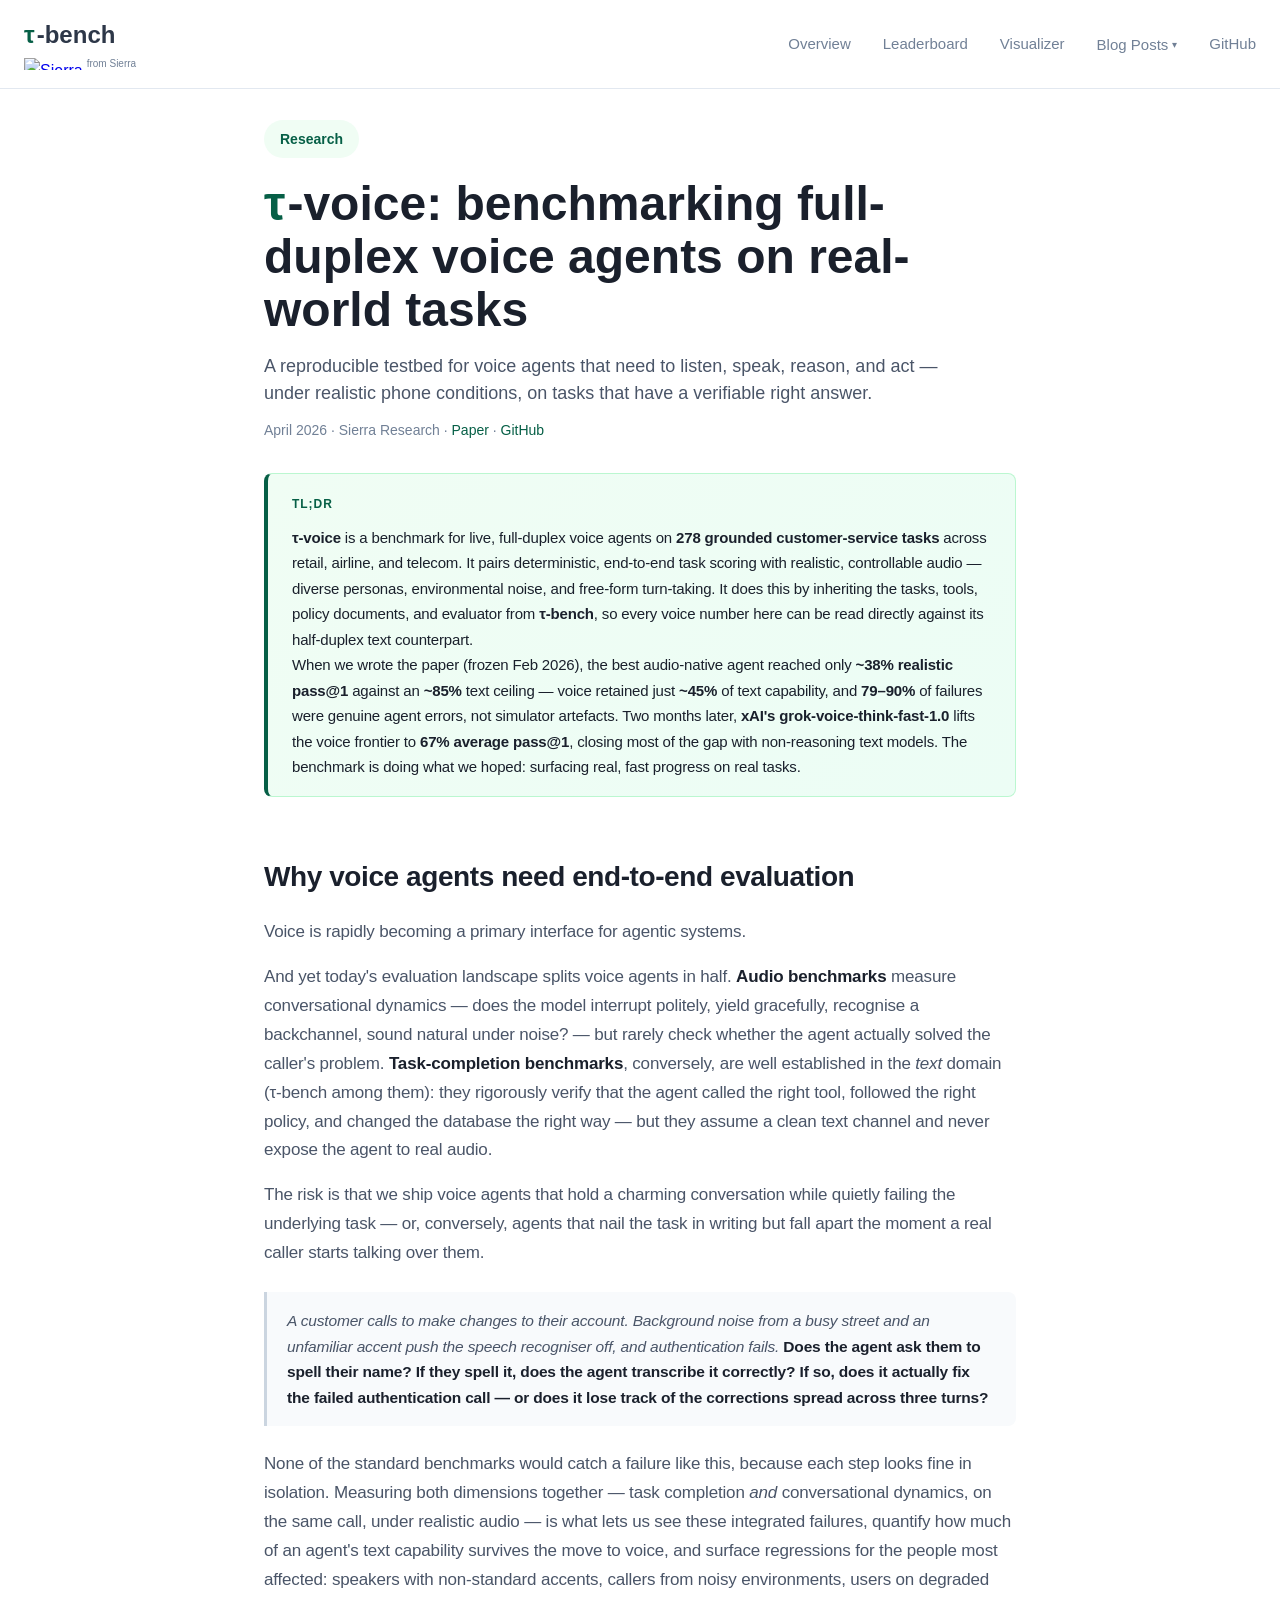
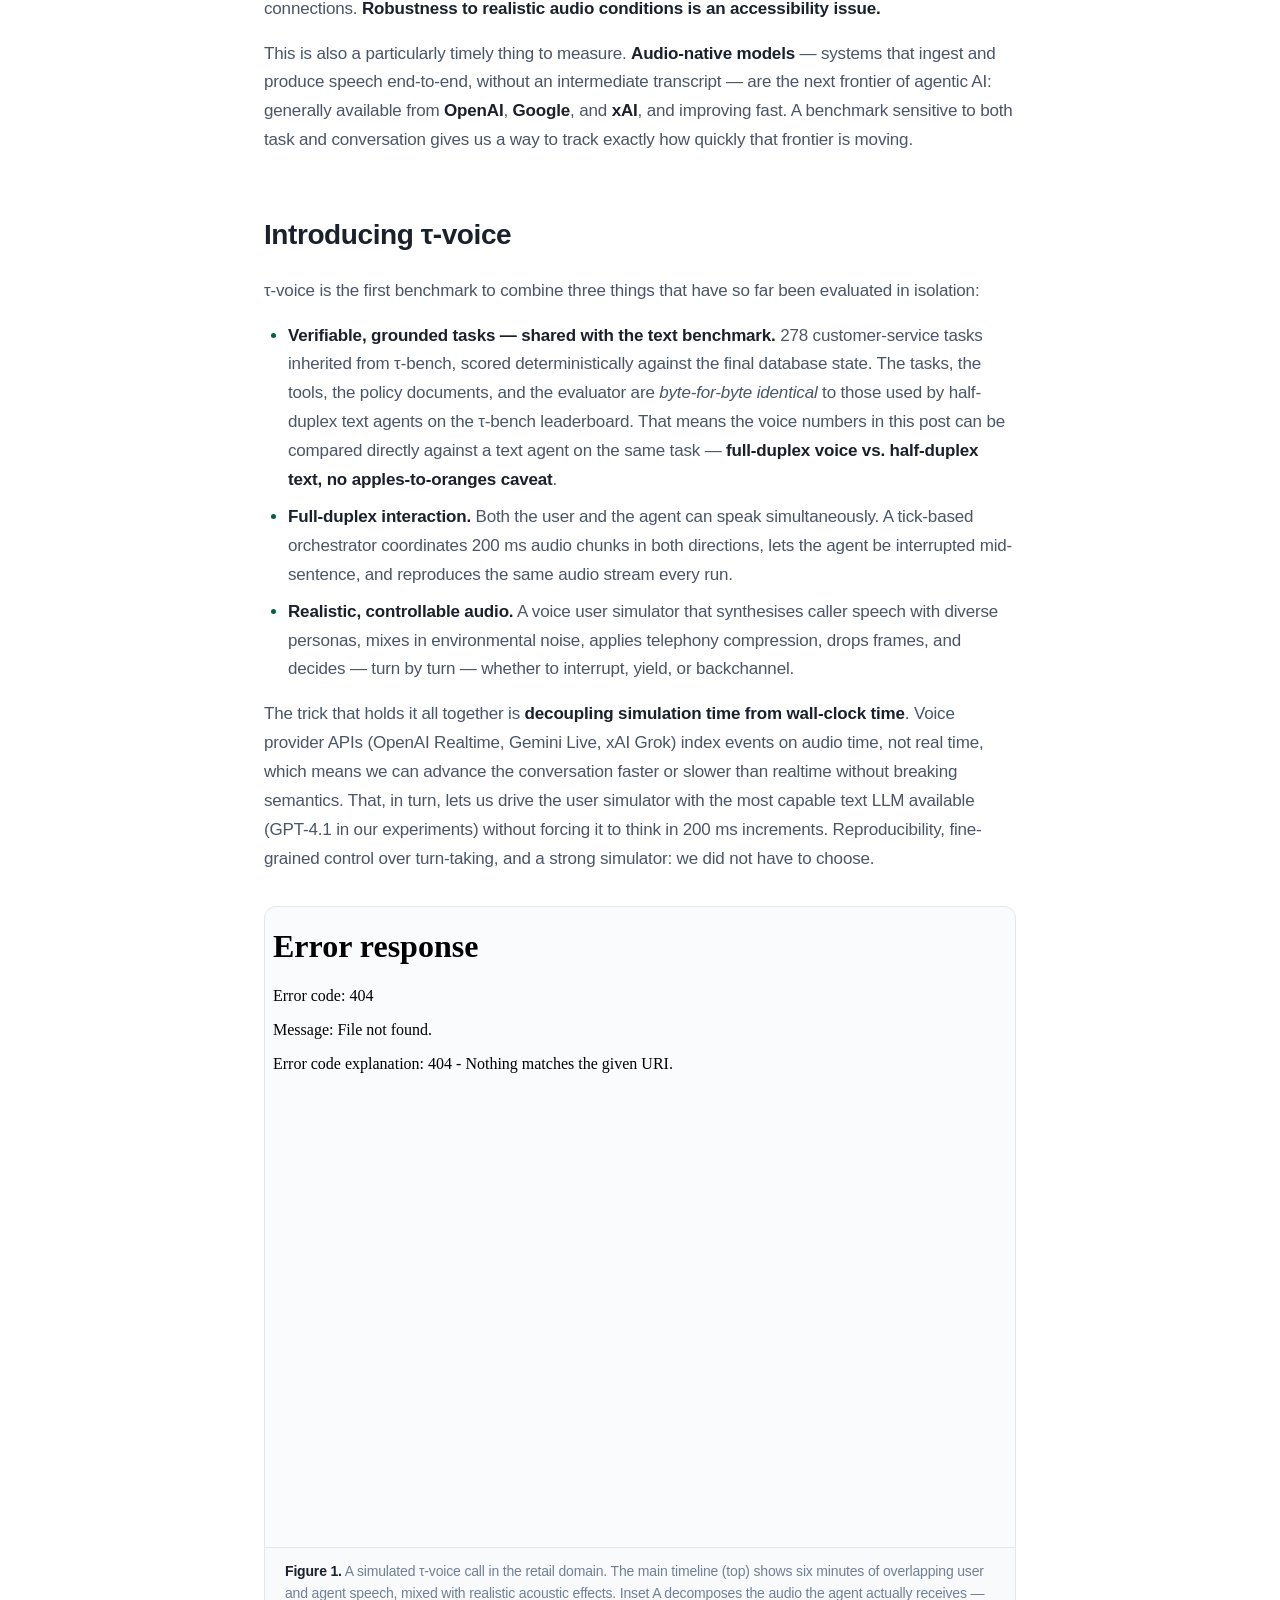
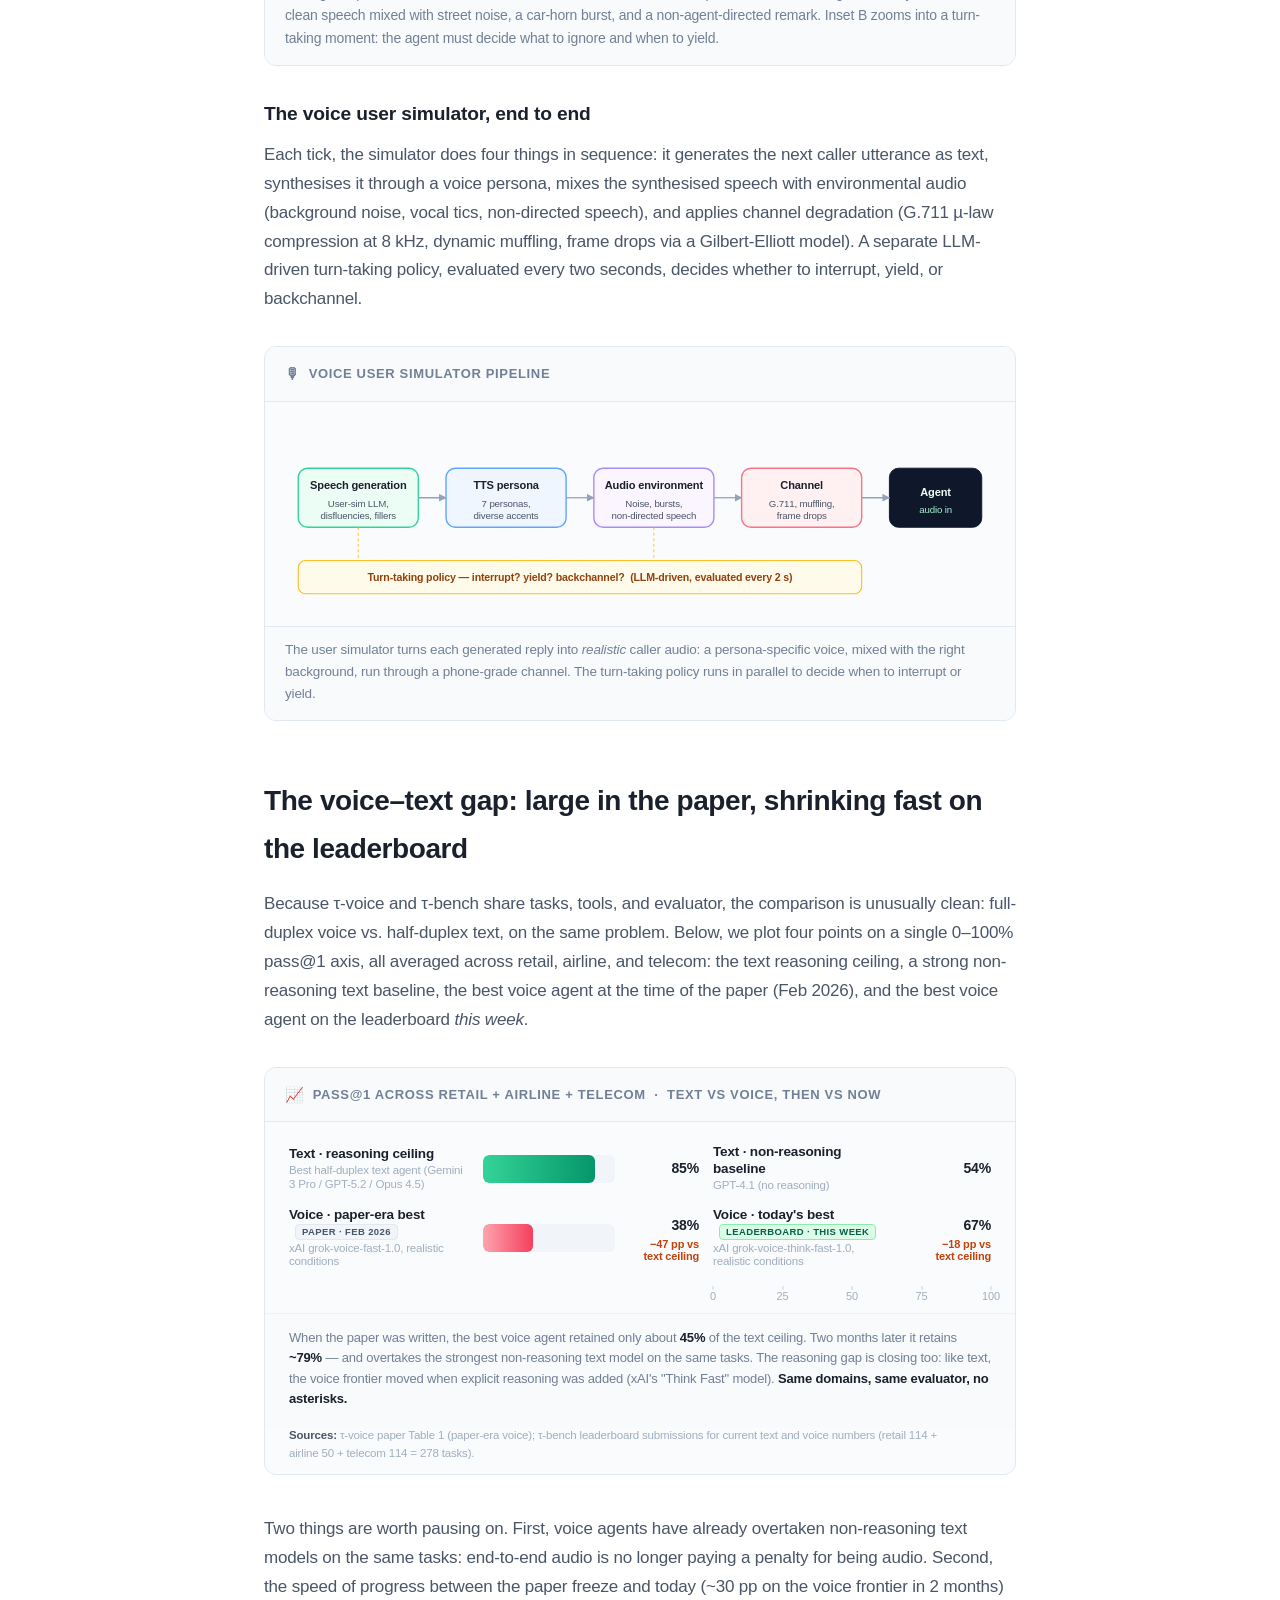
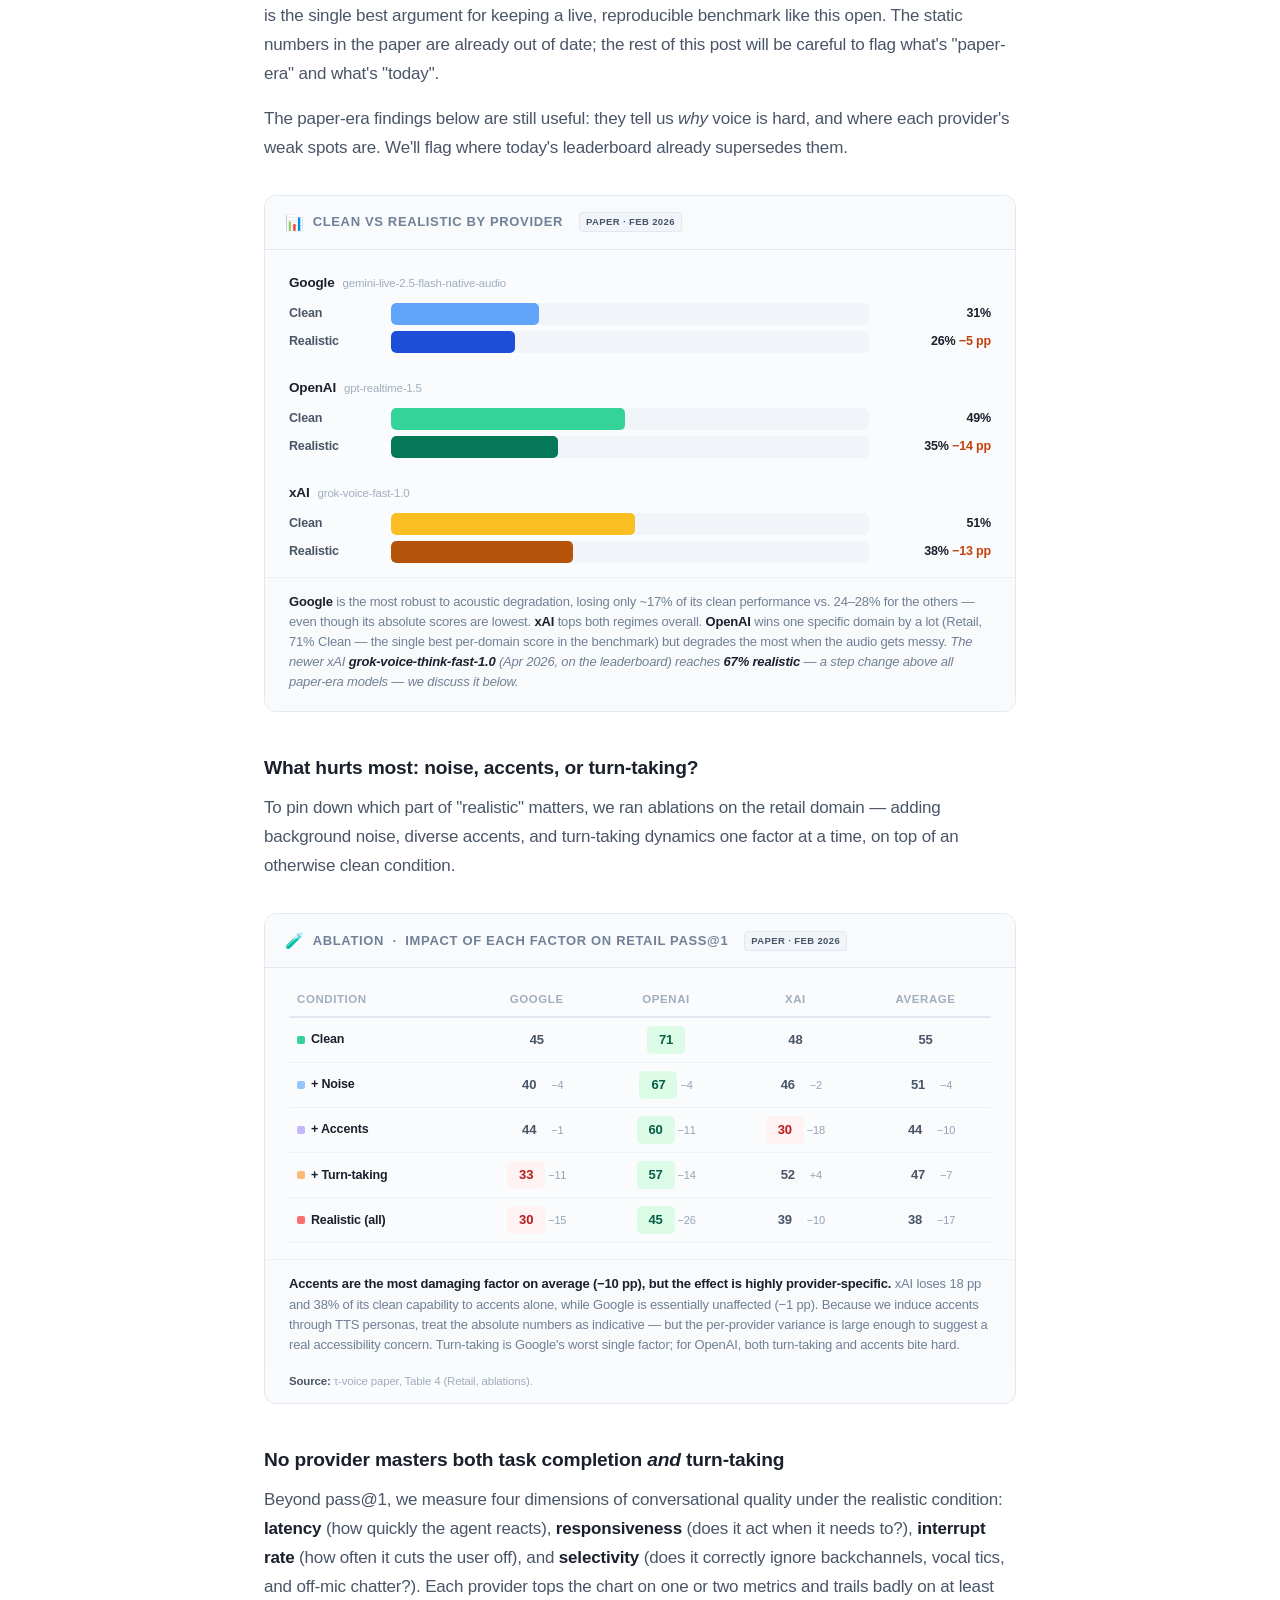
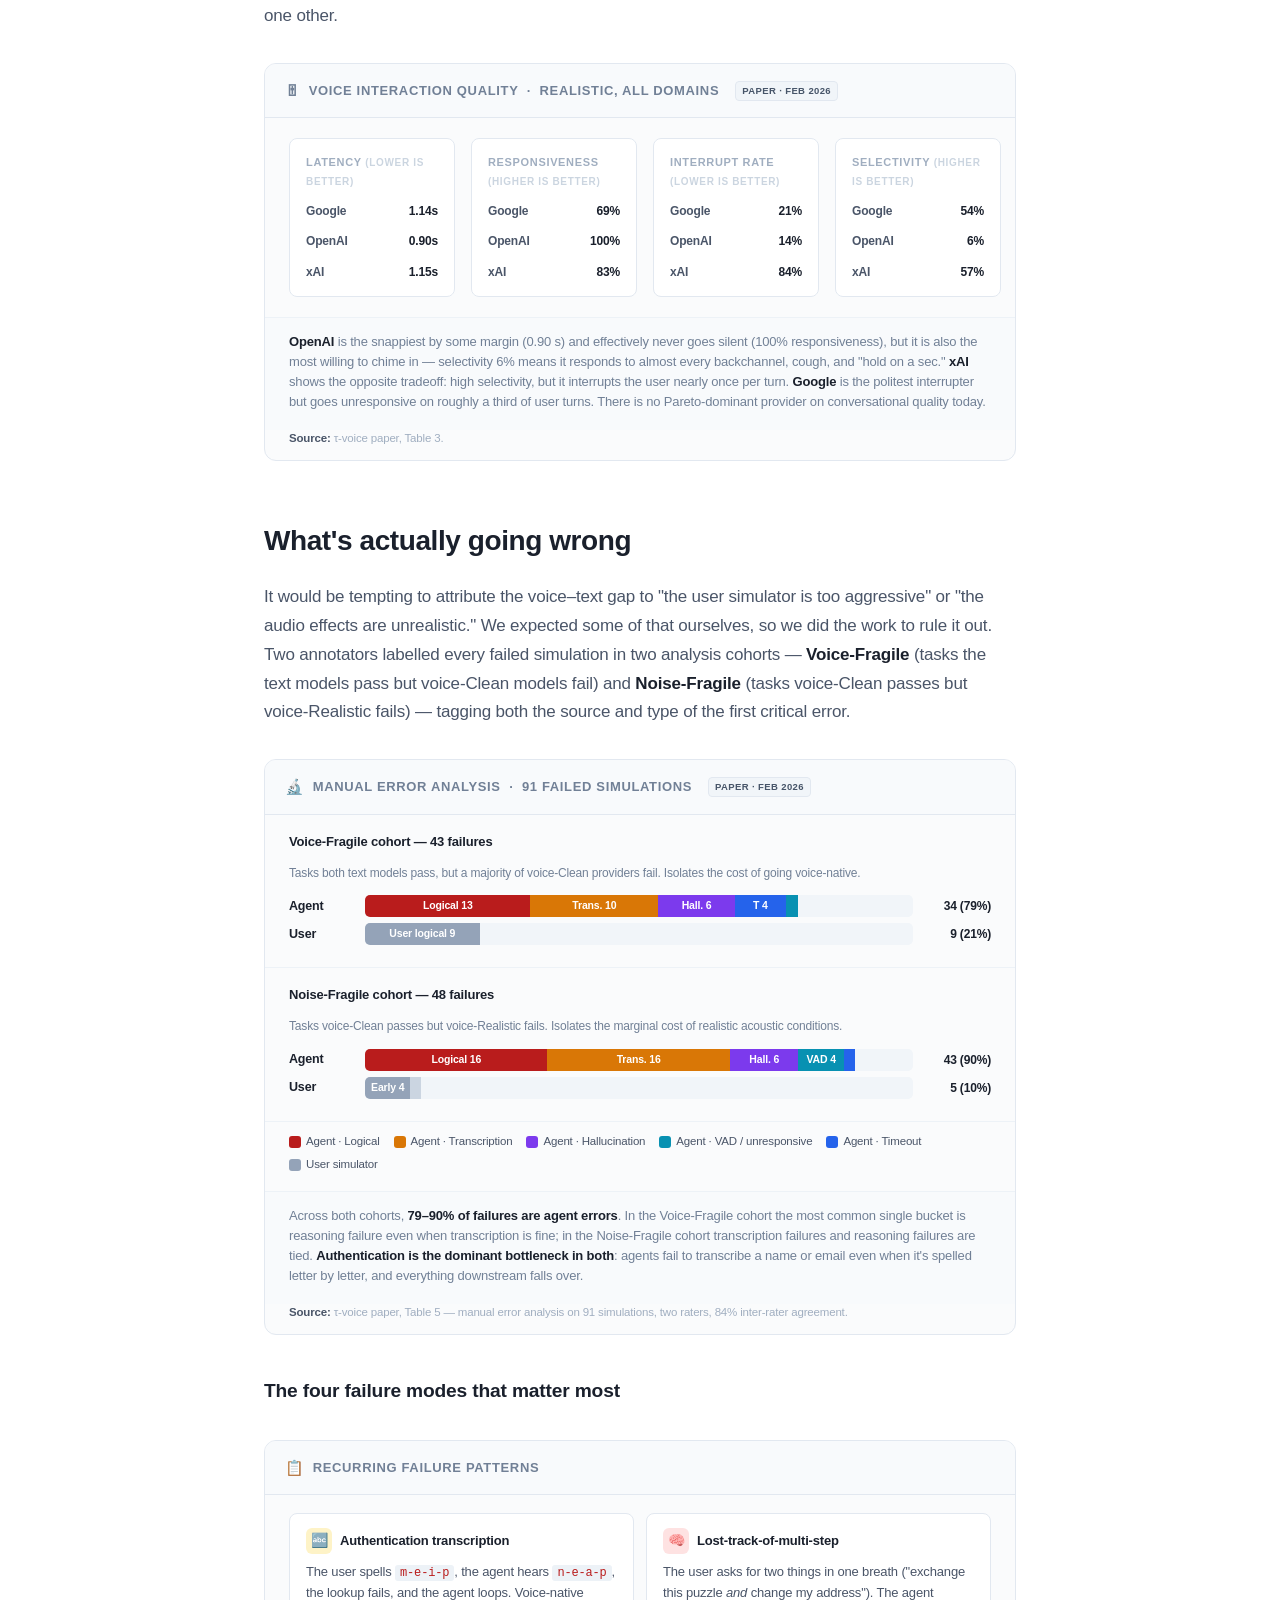
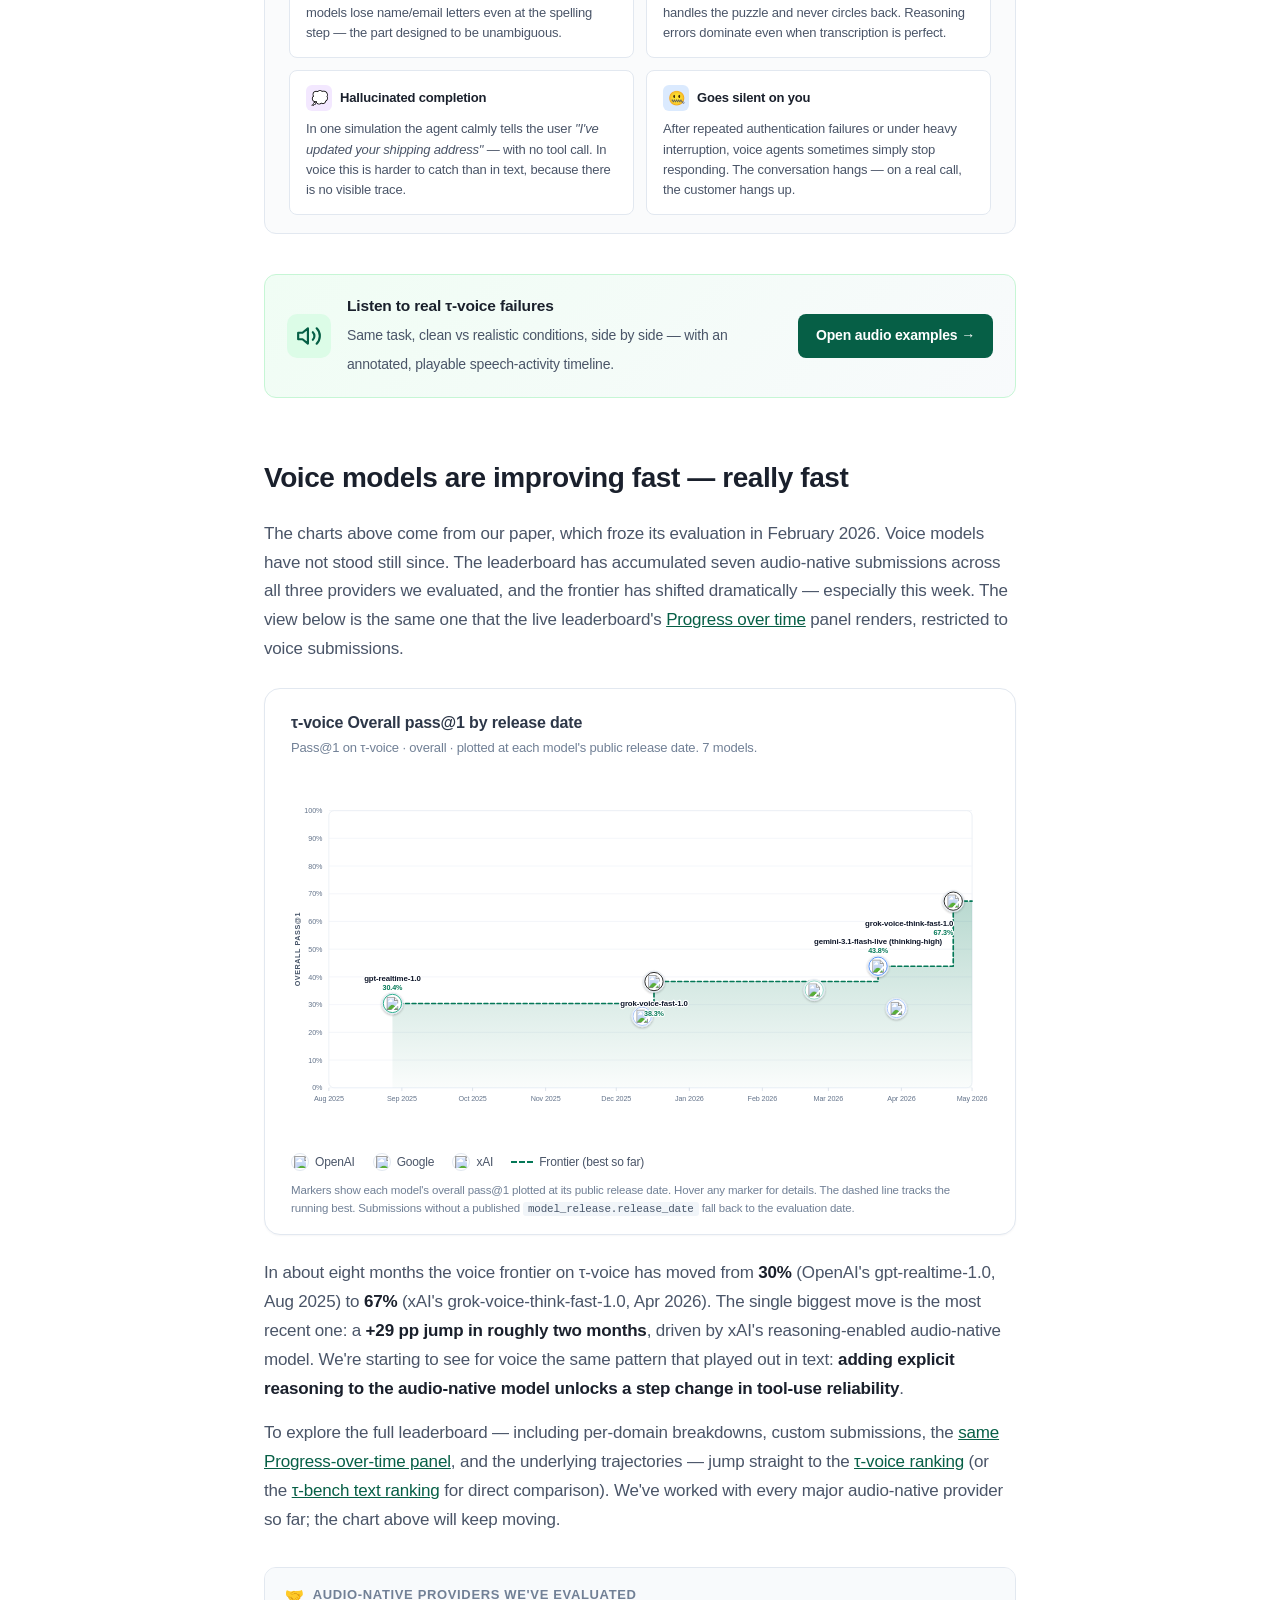
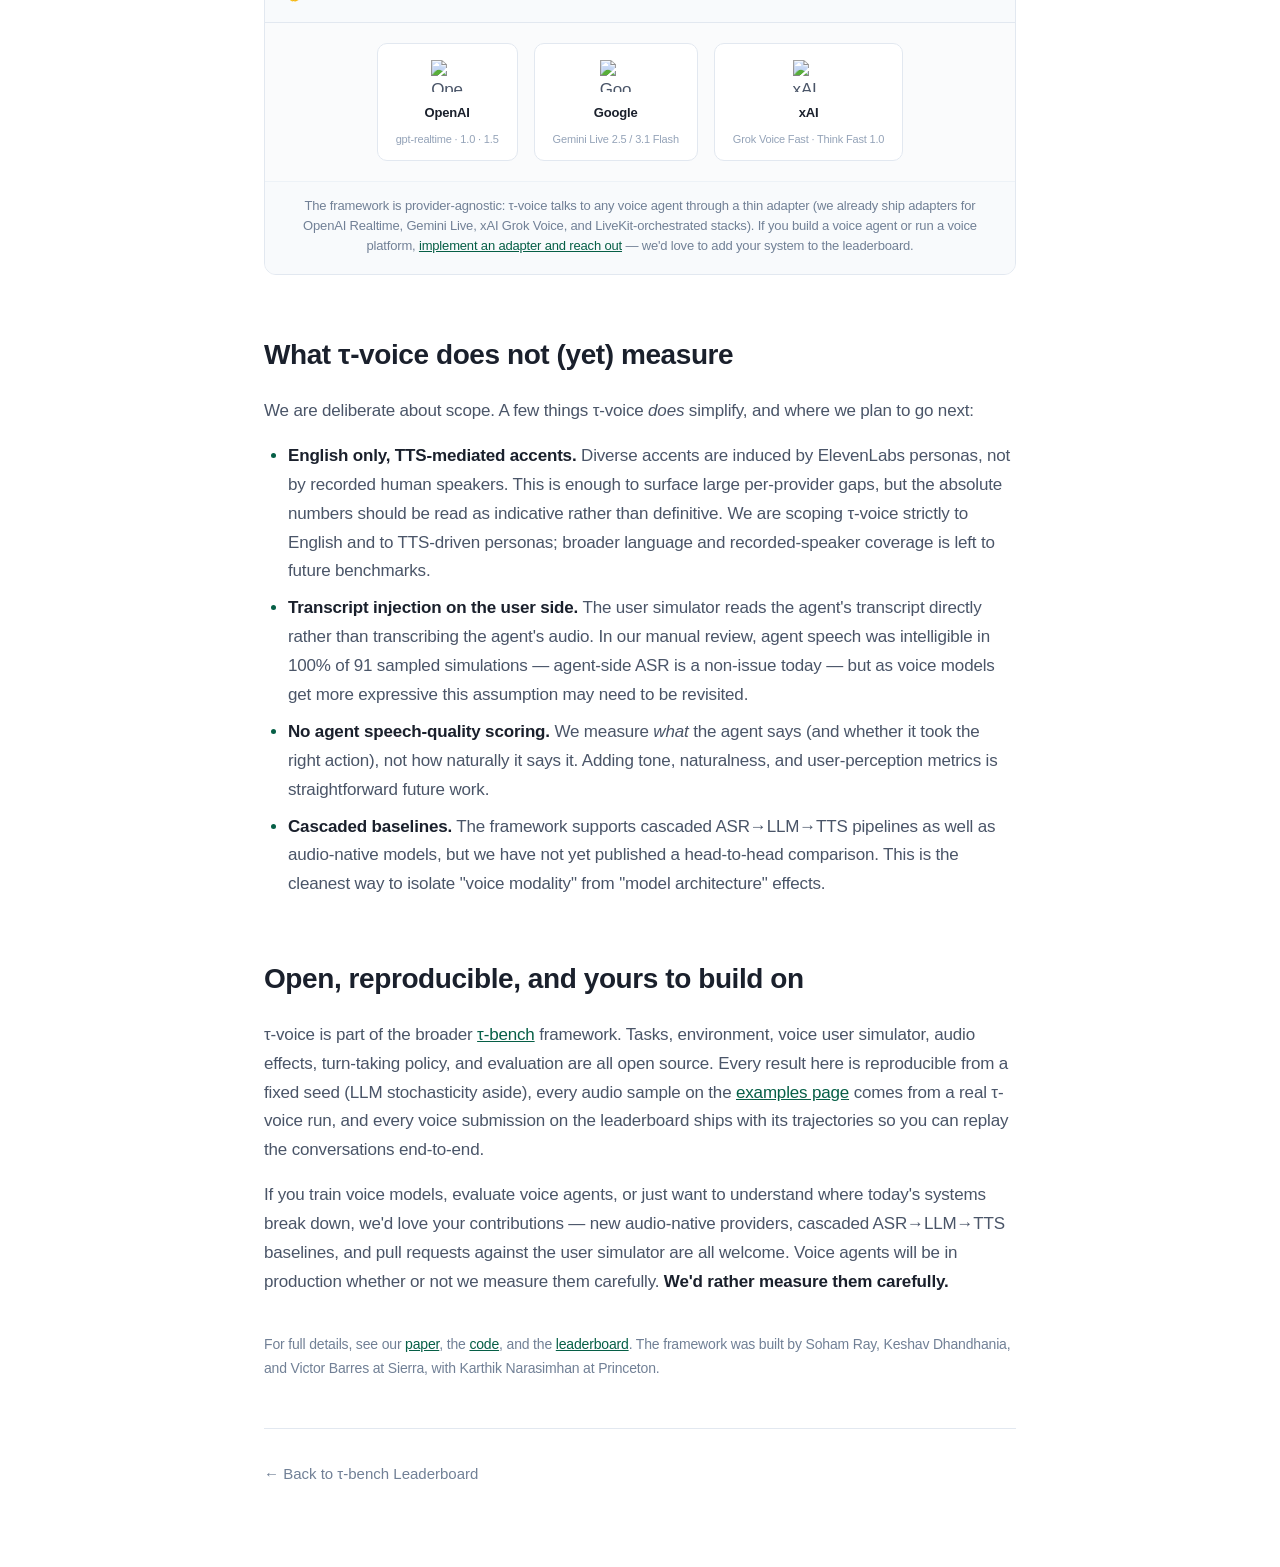
==== web/leaderboard/public/blog/tau-voice-wip.html @ 0305efb7 "blog(tau-voice): restructure motivation section Reorder "Why voice agents need end-to-end evaluation" ====
<!DOCTYPE html>
<html lang="en">
<head>
  <meta charset="UTF-8">
  <meta name="viewport" content="width=device-width, initial-scale=1.0">
  <title>τ-voice | τ-bench</title>
  <meta name="description" content="τ-voice is a benchmark for full-duplex voice agents on grounded customer-service tasks. We measure the gap between voice and text agents, the impact of realistic audio, and how fast voice models are improving.">
  <style>
    /* ========================================================
       Base / typography — matches tau-knowledge.html
       ======================================================== */
    * { margin: 0; padding: 0; box-sizing: border-box; }
    html { scroll-behavior: smooth; width: 100%; }
    body {
      font-family: -apple-system, BlinkMacSystemFont, 'Segoe UI', 'Roboto', 'Oxygen',
        'Ubuntu', 'Cantarell', 'Fira Sans', 'Droid Sans', 'Helvetica Neue', sans-serif;
      -webkit-font-smoothing: antialiased;
      -moz-osx-font-smoothing: grayscale;
      color: #2d3748;
      line-height: 1.6;
      font-weight: 400;
      width: 100%;
      overflow-x: hidden;
      background: #ffffff;
      min-height: 100vh;
    }

    /* Navigation (cloned from tau-knowledge.html) */
    .navbar {
      position: fixed; top: 0; left: 0; right: 0; z-index: 1000;
      background: rgba(255, 255, 255, 0.98); backdrop-filter: blur(12px);
      border-bottom: 1px solid #e2e8f0; padding: 16px 0;
    }
    .nav-container {
      margin: 0 auto; padding: 0 24px;
      display: flex; align-items: center; justify-content: space-between; position: relative;
    }
    .nav-logo { display: flex; flex-direction: column; align-items: flex-start; gap: 2px; }
    .logo-main { display: flex; align-items: center; font-size: 24px; font-weight: 700; color: #2d3748; cursor: pointer; transition: opacity 0.2s; text-decoration: none; }
    .logo-main:hover { opacity: 0.8; }
    .tau-symbol { color: #065f46; margin-right: 2px; }
    .bench-text { color: #2d3748; }
    .logo-attribution { display: flex; align-items: center; gap: 4px; text-decoration: none; }
    .sierra-logo { height: 12px; width: auto; }
    .from-text { font-size: 10px; color: #718096; font-weight: 400; }
    .nav-links { display: flex; gap: 32px; align-items: center; }
    .nav-links a { text-decoration: none; color: #718096; font-weight: 500; font-size: 15px; transition: color 0.2s; }
    .nav-links a:hover { color: #065f46; }
    .nav-dropdown { position: relative; display: flex; align-items: center; }
    .nav-dropdown-trigger { background: none; border: none; color: #718096; font-weight: 500; font-size: 15px; cursor: pointer; display: flex; align-items: center; gap: 4px; font-family: inherit; padding: 0; }
    .nav-dropdown-trigger:hover { color: #065f46; }
    .dropdown-arrow { font-size: 10px; transition: transform 0.2s; }
    .nav-dropdown:hover .dropdown-arrow { transform: rotate(180deg); }
    .nav-dropdown-menu {
      position: absolute; top: 100%; right: 0; margin-top: 8px;
      background: white; border: 1px solid #e2e8f0; border-radius: 8px;
      box-shadow: 0 4px 12px rgba(0,0,0,0.1); min-width: 180px;
      opacity: 0; visibility: hidden; transform: translateY(-8px);
      transition: all 0.2s; z-index: 1000;
    }
    .nav-dropdown:hover .nav-dropdown-menu { opacity: 1; visibility: visible; transform: translateY(0); }
    .nav-dropdown-menu a {
      display: block; padding: 12px 16px; color: #4a5568;
      text-decoration: none; font-size: 14px; font-weight: 500;
      transition: all 0.15s; border-bottom: 1px solid #f1f5f9;
    }
    .nav-dropdown-menu a:last-child { border-bottom: none; }
    .nav-dropdown-menu a:hover { background: #f8fafc; color: #065f46; }
    .nav-dropdown-menu a:first-child { border-radius: 8px 8px 0 0; }
    .nav-dropdown-menu a:last-child { border-radius: 0 0 8px 8px; }
    .mobile-menu-toggle { display: none; }

    /* Blog container */
    .blog-container { max-width: 800px; margin: 0 auto; padding: 120px 24px 80px; }
    .blog-header { margin-bottom: 32px; }
    .blog-badge {
      display: inline-block; background: #f0fdf4; color: #065f46;
      padding: 8px 16px; border-radius: 20px; font-size: 14px; font-weight: 600; margin-bottom: 20px;
    }
    .blog-title { font-size: 3rem; font-weight: 800; line-height: 1.1; color: #1a202c; margin-bottom: 16px; }
    .blog-title .tau-symbol { color: #065f46; }
    .blog-subtitle { font-size: 1.125rem; color: #4a5568; line-height: 1.5; margin-bottom: 12px; max-width: 720px; }
    .blog-meta { font-size: 14px; color: #718096; }
    .blog-meta a { color: #065f46; text-decoration: none; }
    .blog-meta a:hover { text-decoration: underline; }

    .blog-content {
      font-size: 1.0625rem; color: #4a5568; line-height: 1.7; letter-spacing: -0.01em;
    }
    .blog-content p { margin-bottom: 16px; }
    .blog-content h2 {
      font-size: 1.75rem; font-weight: 700; color: #1a202c;
      margin-top: 56px; margin-bottom: 18px; letter-spacing: -0.015em;
    }
    .blog-content h3 {
      font-size: 1.2rem; font-weight: 700; color: #1a202c;
      margin-top: 28px; margin-bottom: 10px;
    }
    .blog-content a { color: #065f46; text-decoration: underline; }
    .blog-content a:hover { color: #047857; }
    .blog-content ul { margin-bottom: 16px; padding-left: 24px; }
    .blog-content li { margin-bottom: 8px; color: #4a5568; }
    .blog-content li::marker { color: #065f46; }
    .blog-content strong { color: #1a202c; }

    .blog-divider { height: 1px; background: #e2e8f0; margin: 48px 0 32px; }
    .back-link {
      display: inline-flex; align-items: center; gap: 8px;
      color: #718096; text-decoration: none; font-size: 15px; font-weight: 500; transition: color 0.2s;
    }
    .back-link:hover { color: #065f46; }

    /* TL;DR */
    .tldr-box {
      background: linear-gradient(135deg, #f0fdf4 0%, #ecfdf5 100%);
      border: 1px solid #bbf7d0; border-left: 4px solid #065f46;
      border-radius: 8px; padding: 20px 24px 16px; margin-bottom: 32px;
    }
    .tldr-box p { margin-bottom: 0; font-size: 15px; line-height: 1.7; color: #1a202c; }
    .tldr-label {
      font-size: 12px; font-weight: 700; text-transform: uppercase;
      letter-spacing: 0.08em; color: #065f46; margin-bottom: 10px;
    }

    /* Story callout (vignette) */
    .story-callout {
      border-left: 3px solid #cbd5e0; background: #f8fafc;
      padding: 16px 20px; margin: 24px 0;
      font-style: italic; color: #4a5568; font-size: 15.5px; line-height: 1.65;
      border-radius: 0 8px 8px 0;
    }
    .story-callout strong { font-style: normal; }

    /* Demo block (matches example pages) */
    .demo-block {
      margin: 32px 0 40px;
      border: 1px solid #e2e8f0; border-radius: 12px; overflow: hidden;
      background: #fafbfc;
    }
    .demo-label {
      display: flex; align-items: center; gap: 8px;
      padding: 14px 20px; background: #f8fafc; border-bottom: 1px solid #e2e8f0;
      font-size: 13px; font-weight: 600; color: #718096;
      text-transform: uppercase; letter-spacing: 0.05em;
    }
    .demo-label-icon { font-size: 15px; }
    .demo-caption {
      font-size: 13.5px; color: #718096; line-height: 1.6;
      padding: 12px 20px 16px; border-top: 1px solid #e2e8f0; background: #f8fafc;
    }
    .demo-body-pad { padding: 20px; }

    /* Embedded figure iframe wrapper */
    .blog-figure-wrapper {
      margin: 32px 0; border: 1px solid #e2e8f0; border-radius: 12px;
      overflow: hidden; background: #fafbfc;
    }
    .blog-figure-wrapper iframe { display: block; width: 100%; border: none; }
    .blog-figure-caption {
      font-size: 14px; color: #718096; line-height: 1.6;
      padding: 12px 20px 16px; border-top: 1px solid #e2e8f0; background: #f8fafc;
    }

    /* CTA banner (cloned from examples) */
    .explore-cta {
      display: flex; align-items: center; gap: 16px;
      margin: 40px 0 8px; padding: 18px 22px;
      border: 1px solid #c6f6d5; border-radius: 12px;
      background: linear-gradient(135deg, #f0fdf4 0%, #f8fafc 100%);
    }
    .explore-cta-icon {
      flex-shrink: 0; width: 44px; height: 44px; border-radius: 10px;
      background: #dcfce7; display: flex; align-items: center; justify-content: center;
    }
    .explore-cta-text { flex: 1; min-width: 0; }
    .explore-cta-text strong { display: block; font-size: 15.5px; color: #1a202c; margin-bottom: 2px; }
    .explore-cta-text span { font-size: 14px; color: #4a5568; line-height: 1.5; }
    .explore-cta-btn {
      flex-shrink: 0; display: inline-flex; align-items: center; gap: 4px;
      padding: 10px 18px; background: #065f46; color: #fff !important;
      font-size: 14px; font-weight: 600; border-radius: 8px;
      text-decoration: none !important; transition: background 0.2s, transform 0.15s; white-space: nowrap;
    }
    .explore-cta-btn:hover { background: #047857; transform: translateY(-1px); }

    /* ========================================================
       Charts (custom HTML/CSS bars)
       ======================================================== */

    /* Headline 4-bar chart */
    .headline-chart {
      display: grid; grid-template-columns: 1fr; gap: 14px;
      padding: 22px 24px 8px;
    }
    .hc-bar-row {
      display: grid; grid-template-columns: 180px 1fr 70px;
      align-items: center; gap: 14px;
    }
    .hc-bar-label-main { font-size: 13.5px; font-weight: 600; color: #1a202c; line-height: 1.25; }
    .hc-bar-label-sub { font-size: 11.5px; color: #a0aec0; margin-top: 1px; line-height: 1.2; }
    .hc-tag {
      display: inline-block; font-size: 9.5px; font-weight: 700; letter-spacing: 0.04em;
      text-transform: uppercase; padding: 1px 6px; border-radius: 4px; margin-left: 6px;
      vertical-align: 1px;
    }
    .hc-tag-paper { background: #f1f5f9; color: #475569; border: 1px solid #e2e8f0; }
    .hc-tag-now { background: #dcfce7; color: #065f46; border: 1px solid #86efac; }
    .hc-bar-track {
      position: relative; height: 28px; background: #f1f5f9; border-radius: 6px; overflow: hidden;
    }
    .hc-bar-fill {
      position: absolute; left: 0; top: 0; bottom: 0;
      border-radius: 6px; transition: width 0.4s ease;
    }
    .hc-bar-val {
      font-size: 14px; font-weight: 700; color: #1a202c;
      text-align: right; font-variant-numeric: tabular-nums;
    }
    .hc-bar-val .delta {
      display: block; font-size: 11px; font-weight: 600; color: #c2410c; line-height: 1.1; margin-top: 1px;
    }
    .hc-bar-val .delta.pos { color: #047857; }
    .hc-axis {
      grid-column: 2 / 3; height: 18px; position: relative; margin-top: 4px;
      font-size: 11px; color: #a0aec0; font-variant-numeric: tabular-nums;
    }
    .hc-axis-tick { position: absolute; top: 0; transform: translateX(-50%); }
    .hc-axis-bar {
      position: absolute; top: -1px; height: 4px; width: 1px; background: #cbd5e0;
      transform: translateX(-50%);
    }

    .chart-note {
      font-size: 13px; color: #718096; line-height: 1.55;
      padding: 14px 24px 18px; border-top: 1px solid #edf2f7; background: #f8fafc;
    }
    .chart-note strong { color: #1a202c; }

    /* Provider grouped bars */
    .pp-grouped {
      padding: 22px 24px 8px;
      display: flex; flex-direction: column; gap: 18px;
    }
    .pp-group-head {
      display: flex; align-items: baseline; gap: 8px; margin-bottom: 8px;
    }
    .pp-group-name { font-size: 13.5px; font-weight: 700; color: #1a202c; }
    .pp-group-sub { font-size: 11.5px; color: #a0aec0; }
    .pp-row {
      display: grid; grid-template-columns: 90px 1fr 110px;
      align-items: center; gap: 12px; margin-bottom: 6px;
    }
    .pp-row-label { font-size: 12.5px; font-weight: 600; color: #4a5568; }
    .pp-row-track {
      position: relative; height: 22px; background: #f1f5f9; border-radius: 5px; overflow: hidden;
    }
    .pp-row-fill { position: absolute; left: 0; top: 0; bottom: 0; border-radius: 5px; }
    .pp-row-val {
      font-size: 12.5px; font-weight: 700; color: #1a202c; text-align: right;
      font-variant-numeric: tabular-nums;
    }
    .pp-row-val .delta { color: #c2410c; font-weight: 600; }

    /* Ablation chart */
    .ab-table {
      width: 100%; border-collapse: collapse; font-size: 13px;
      margin: 0; padding: 8px 24px 0;
    }
    .ab-table-wrap { padding: 16px 24px; }
    .ab-table th {
      font-size: 11.5px; font-weight: 700; color: #a0aec0;
      text-transform: uppercase; letter-spacing: 0.05em;
      text-align: center; padding: 6px 8px; border-bottom: 2px solid #e2e8f0;
    }
    .ab-table th:first-child { text-align: left; }
    .ab-table td { padding: 8px; text-align: center; border-bottom: 1px solid #edf2f7; }
    .ab-table td:first-child { text-align: left; font-weight: 600; color: #1a202c; }
    .ab-cond-pill {
      display: inline-flex; align-items: center; gap: 6px;
      font-size: 12.5px; font-weight: 600; color: #1a202c;
    }
    .ab-cond-pill::before {
      content: ''; width: 8px; height: 8px; border-radius: 2px; flex-shrink: 0;
    }
    .ab-clean::before { background: #34d399; }
    .ab-noise::before { background: #93c5fd; }
    .ab-accent::before { background: #c4b5fd; }
    .ab-turn::before { background: #fdba74; }
    .ab-real::before { background: #f87171; }
    .ab-cell-val {
      display: inline-block; min-width: 38px; padding: 3px 8px; border-radius: 5px;
      font-variant-numeric: tabular-nums; font-weight: 600;
    }
    .ab-cell-best { background: #dcfce7; color: #065f46; }
    .ab-cell-bad { background: #fef2f2; color: #b91c1c; }
    .ab-cell-mid { background: #f8fafc; color: #4a5568; }
    .ab-delta { font-size: 11px; color: #94a3b8; margin-left: 3px; }

    /* Voice quality 4-metric panel */
    .vq-panel {
      display: grid; grid-template-columns: repeat(4, 1fr); gap: 16px;
      padding: 20px 24px;
    }
    .vq-card {
      background: #fff; border: 1px solid #e2e8f0; border-radius: 8px;
      padding: 14px 16px; display: flex; flex-direction: column; gap: 10px;
    }
    .vq-card-title {
      font-size: 11px; font-weight: 700; color: #a0aec0;
      text-transform: uppercase; letter-spacing: 0.06em;
    }
    .vq-card-direction { font-size: 10px; color: #cbd5e0; font-weight: 600; }
    .vq-row {
      display: grid; grid-template-columns: 60px 1fr 56px;
      align-items: center; gap: 8px; font-size: 12px;
    }
    .vq-row-name { font-weight: 600; color: #4a5568; }
    .vq-row-bar {
      position: relative; height: 8px; background: #f1f5f9; border-radius: 4px; overflow: hidden;
    }
    .vq-row-bar > span {
      position: absolute; left: 0; top: 0; bottom: 0; border-radius: 4px;
    }
    .vq-row-val {
      font-variant-numeric: tabular-nums; text-align: right; font-weight: 700; color: #1a202c;
    }

    /* Error analysis stacked bars */
    .ea-cohort {
      padding: 16px 24px; border-bottom: 1px solid #edf2f7;
    }
    .ea-cohort:last-child { border-bottom: none; }
    .ea-cohort-title {
      font-size: 13px; font-weight: 700; color: #1a202c; margin-bottom: 10px;
    }
    .ea-cohort-sub { font-size: 12px; color: #718096; margin-bottom: 12px; }
    .ea-row {
      display: grid; grid-template-columns: 64px 1fr 66px;
      align-items: center; gap: 12px; margin-bottom: 6px;
    }
    .ea-row-label { font-size: 12.5px; font-weight: 600; color: #1a202c; }
    .ea-row-bar {
      position: relative; height: 22px; border-radius: 5px; overflow: hidden;
      background: #f1f5f9; display: flex;
    }
    .ea-seg {
      position: relative; height: 100%; display: flex; align-items: center; justify-content: center;
      font-size: 10.5px; font-weight: 700; color: #fff; min-width: 0;
    }
    .ea-row-total {
      font-size: 12px; font-weight: 700; color: #1a202c; font-variant-numeric: tabular-nums; text-align: right;
    }
    .ea-legend {
      display: flex; flex-wrap: wrap; gap: 4px 14px; padding: 10px 24px 16px;
      font-size: 11.5px; color: #4a5568;
    }
    .ea-legend-item { display: inline-flex; align-items: center; gap: 5px; }
    .ea-legend-sw { width: 12px; height: 12px; border-radius: 3px; flex-shrink: 0; }

    /* Failure mode cards */
    .fm-grid {
      display: grid; grid-template-columns: repeat(2, 1fr); gap: 12px;
      padding: 18px 24px;
    }
    .fm-card {
      background: #fff; border: 1px solid #e2e8f0; border-radius: 8px;
      padding: 14px 16px; display: flex; flex-direction: column; gap: 8px;
    }
    .fm-card-head {
      display: flex; align-items: center; gap: 8px;
      font-size: 13px; font-weight: 700; color: #1a202c;
    }
    .fm-icon {
      width: 26px; height: 26px; border-radius: 6px;
      display: flex; align-items: center; justify-content: center; font-size: 14px; flex-shrink: 0;
    }
    .fm-icon.transcription { background: #fef3c7; color: #92400e; }
    .fm-icon.logical { background: #fee2e2; color: #b91c1c; }
    .fm-icon.hallucination { background: #f3e8ff; color: #6b21a8; }
    .fm-icon.unresponsive { background: #dbeafe; color: #1e40af; }
    .fm-card-body { font-size: 13px; color: #4a5568; line-height: 1.55; }
    .fm-card-body code {
      background: #edf2f7; padding: 1px 5px; border-radius: 3px;
      font-size: 12px; color: #b91c1c;
    }

    /* Pipeline diagram (SVG) */
    .pipeline-wrap { padding: 20px 24px; }
    .pipeline-svg { width: 100%; height: auto; display: block; }

    /* Provider logos strip */
    .providers-strip {
      display: flex; flex-wrap: wrap; gap: 16px;
      align-items: center; justify-content: center;
      padding: 20px 24px;
    }
    .provider-card {
      display: flex; flex-direction: column; align-items: center; gap: 8px;
      padding: 14px 18px;
      border: 1px solid #e2e8f0; border-radius: 10px; background: #fff;
      min-width: 130px;
    }
    .provider-logo-wrap {
      width: 36px; height: 36px;
      display: flex; align-items: center; justify-content: center;
    }
    .provider-logo-wrap img { max-width: 32px; max-height: 32px; object-fit: contain; }
    .provider-name { font-size: 13px; font-weight: 700; color: #1a202c; }
    .provider-sub { font-size: 11px; color: #94a3b8; text-align: center; line-height: 1.3; }

    /* Progress chart (SVG) — mirrors the leaderboard's ProgressView component */
    .progress-card {
      background: #ffffff;
      border: 1px solid #e2e8f0;
      border-radius: 16px;
      padding: 20px 22px 16px;
      box-shadow: 0 1px 2px rgba(15, 23, 42, 0.04);
      margin: 24px 0;
    }
    .progress-card-head {
      display: flex; justify-content: space-between; align-items: flex-end;
      gap: 16px; margin-bottom: 16px; padding: 0 4px;
    }
    .progress-card-title { font-size: 1rem; font-weight: 700; color: #2d3748; }
    .progress-card-sub {
      font-size: 13px; color: #718096; margin-top: 2px;
      max-width: 720px; line-height: 1.5;
    }
    .progress-svg-wrap { width: 100%; overflow: hidden; }
    .progress-svg {
      width: 100%; height: auto; display: block;
      font-family: -apple-system, BlinkMacSystemFont, 'Segoe UI', 'Roboto', sans-serif;
    }
    .progress-legend {
      display: flex; flex-wrap: wrap; gap: 14px 18px; align-items: center;
      font-size: 12px; color: #4a5568; margin-top: 12px; padding: 0 4px;
    }
    .progress-legend-item { display: inline-flex; align-items: center; gap: 6px; }
    .progress-legend-logo {
      width: 18px; height: 18px; border-radius: 999px;
      background: white; border: 1px solid #e2e8f0;
      display: inline-flex; align-items: center; justify-content: center; padding: 2px;
    }
    .progress-legend-logo img { width: 12px; height: 12px; object-fit: contain; }
    .progress-legend-line {
      display: inline-block; width: 22px; height: 0; border-top: 2.5px dashed #047857;
    }
    .progress-footnote {
      font-size: 11.5px; color: #718096; margin-top: 10px;
      padding: 0 4px; line-height: 1.55;
    }
    .progress-footnote code {
      background: #f1f5f9; padding: 1px 5px; border-radius: 3px;
      font-size: 0.95em; color: #475569;
    }
    @media (max-width: 720px) {
      .progress-card-head { flex-direction: column; align-items: flex-start; }
      .progress-card-sub { max-width: 100%; }
    }

    /* Footnote / paper attribution */
    .source-line {
      font-size: 11.5px; color: #a0aec0; line-height: 1.55;
      padding: 0 24px 12px;
    }
    .source-line strong { color: #4a5568; }

    /* Responsive */
    @media (max-width: 768px) {
      .nav-links { display: none; }
      .mobile-menu-toggle {
        display: flex; flex-direction: column; gap: 3px;
        background: none; border: none; cursor: pointer; padding: 8px;
      }
      .mobile-menu-toggle span { width: 20px; height: 2px; background: #2d3748; border-radius: 1px; }
      .blog-container { padding: 100px 16px 60px; }
      .blog-title { font-size: 2rem; }
      .blog-content { font-size: 1rem; }

      .hc-bar-row { grid-template-columns: 1fr; gap: 4px; }
      .hc-bar-row .hc-bar-val { text-align: left; }
      .hc-axis { grid-column: auto; }

      .pp-row { grid-template-columns: 70px 1fr 90px; }
      .vq-panel { grid-template-columns: repeat(2, 1fr); }
      .fm-grid { grid-template-columns: 1fr; }
      .ea-row { grid-template-columns: 56px 1fr 56px; }

      .explore-cta { flex-direction: column; text-align: center; gap: 12px; padding: 16px 20px; }
      .explore-cta-btn { width: 100%; justify-content: center; }
    }
  </style>
</head>
<body>

  <!-- ===== Navigation ===== -->
  <nav class="navbar">
    <div class="nav-container">
      <div class="nav-logo">
        <a href="/" class="logo-main">
          <span class="tau-symbol">τ</span><span class="bench-text">-bench</span>
        </a>
        <a href="https://sierra.ai" target="_blank" rel="noopener noreferrer" class="logo-attribution">
          <img src="/sierra_logo.jpeg" alt="Sierra" class="sierra-logo" />
          <span class="from-text">from Sierra</span>
        </a>
      </div>
      <button class="mobile-menu-toggle" aria-label="Open menu"><span></span><span></span><span></span></button>
      <div class="nav-links">
        <a href="/#home">Overview</a>
        <a href="/#leaderboard">Leaderboard</a>
        <a href="/#trajectory-visualizer">Visualizer</a>
        <div class="nav-dropdown">
          <button class="nav-dropdown-trigger">Blog Posts <span class="dropdown-arrow">▾</span></button>
          <div class="nav-dropdown-menu">
            <a href="/blog/tau-knowledge.html">τ-knowledge</a>
            <a href="/blog/tau-voice-examples.html">τ-voice examples</a>
            <a href="/blog/tau3-task-fixes.html">τ³ Task Fixes</a>
          </div>
        </div>
        <a href="https://github.com/sierra-research/tau2-bench" target="_blank" rel="noopener noreferrer">GitHub</a>
      </div>
    </div>
  </nav>

  <div class="blog-container">

    <header class="blog-header">
      <span class="blog-badge">Research</span>
      <h1 class="blog-title"><span class="tau-symbol">τ</span>-voice: benchmarking full-duplex voice agents on real-world tasks</h1>
      <p class="blog-subtitle">A reproducible testbed for voice agents that need to listen, speak, reason, and act &mdash; under realistic phone conditions, on tasks that have a verifiable right answer.</p>
      <p class="blog-meta">April 2026 · Sierra Research · <a href="https://arxiv.org/abs/2603.13686" target="_blank" rel="noopener noreferrer">Paper</a> · <a href="https://github.com/sierra-research/tau2-bench" target="_blank" rel="noopener noreferrer">GitHub</a></p>
    </header>

    <div class="blog-content">

      <!-- ====== TL;DR ====== -->
      <div class="tldr-box">
        <div class="tldr-label">TL;DR</div>
        <p>
          <strong>τ-voice</strong> is a benchmark for live, full-duplex voice agents on <strong>278 grounded customer-service tasks</strong> across retail, airline, and telecom. It pairs deterministic, end-to-end task scoring with realistic, controllable audio &mdash; diverse personas, environmental noise, and free-form turn-taking. It does this by inheriting the tasks, tools, policy documents, and evaluator from <strong>τ-bench</strong>, so every voice number here can be read directly against its half-duplex text counterpart.
        </p>
        <p>
          When we wrote the paper (frozen Feb&nbsp;2026), the best audio-native agent reached only <strong>~38% realistic pass@1</strong> against an <strong>~85%</strong> text ceiling &mdash; voice retained just <strong>~45%</strong> of text capability, and <strong>79&ndash;90%</strong> of failures were genuine agent errors, not simulator artefacts. Two months later, <strong>xAI's grok-voice-think-fast-1.0</strong> lifts the voice frontier to <strong>67% average pass@1</strong>, closing most of the gap with non-reasoning text models. The benchmark is doing what we hoped: surfacing real, fast progress on real tasks.
        </p>
      </div>

      <!-- ====== Why voice ====== -->
      <h2>Why voice agents need end-to-end evaluation</h2>

      <p>Voice is rapidly becoming a primary interface for agentic systems.</p>

      <p>And yet today's evaluation landscape splits voice agents in half. <strong>Audio benchmarks</strong> measure conversational dynamics &mdash; does the model interrupt politely, yield gracefully, recognise a backchannel, sound natural under noise? &mdash; but rarely check whether the agent actually solved the caller's problem. <strong>Task-completion benchmarks</strong>, conversely, are well established in the <em>text</em> domain (τ-bench among them): they rigorously verify that the agent called the right tool, followed the right policy, and changed the database the right way &mdash; but they assume a clean text channel and never expose the agent to real audio.</p>

      <p>The risk is that we ship voice agents that hold a charming conversation while quietly failing the underlying task &mdash; or, conversely, agents that nail the task in writing but fall apart the moment a real caller starts talking over them.</p>

      <div class="story-callout">
        A customer calls to make changes to their account. Background noise from a busy street and an unfamiliar accent push the speech recogniser off, and authentication fails. <strong>Does the agent ask them to spell their name? If they spell it, does the agent transcribe it correctly? If so, does it actually fix the failed authentication call &mdash; or does it lose track of the corrections spread across three turns?</strong>
      </div>

      <p>None of the standard benchmarks would catch a failure like this, because each step looks fine in isolation. Measuring both dimensions together &mdash; task completion <em>and</em> conversational dynamics, on the same call, under realistic audio &mdash; is what lets us see these integrated failures, quantify how much of an agent's text capability survives the move to voice, and surface regressions for the people most affected: speakers with non-standard accents, callers from noisy environments, users on degraded connections. <strong>Robustness to realistic audio conditions is an accessibility issue.</strong></p>

      <p>This is also a particularly timely thing to measure. <strong>Audio-native models</strong> &mdash; systems that ingest and produce speech end-to-end, without an intermediate transcript &mdash; are the next frontier of agentic AI: generally available from <strong>OpenAI</strong>, <strong>Google</strong>, and <strong>xAI</strong>, and improving fast. A benchmark sensitive to both task and conversation gives us a way to track exactly how quickly that frontier is moving.</p>

      <!-- ====== Introducing τ-voice ====== -->
      <h2>Introducing τ-voice</h2>

      <p>τ-voice is the first benchmark to combine three things that have so far been evaluated in isolation:</p>

      <ul>
        <li><strong>Verifiable, grounded tasks &mdash; shared with the text benchmark.</strong> 278 customer-service tasks inherited from τ-bench, scored deterministically against the final database state. The tasks, the tools, the policy documents, and the evaluator are <em>byte-for-byte identical</em> to those used by half-duplex text agents on the τ-bench leaderboard. That means the voice numbers in this post can be compared directly against a text agent on the same task &mdash; <strong>full-duplex voice vs.&nbsp;half-duplex text, no apples-to-oranges caveat</strong>.</li>
        <li><strong>Full-duplex interaction.</strong> Both the user and the agent can speak simultaneously. A tick-based orchestrator coordinates 200&nbsp;ms audio chunks in both directions, lets the agent be interrupted mid-sentence, and reproduces the same audio stream every run.</li>
        <li><strong>Realistic, controllable audio.</strong> A voice user simulator that synthesises caller speech with diverse personas, mixes in environmental noise, applies telephony compression, drops frames, and decides &mdash; turn by turn &mdash; whether to interrupt, yield, or backchannel.</li>
      </ul>

      <p>The trick that holds it all together is <strong>decoupling simulation time from wall-clock time</strong>. Voice provider APIs (OpenAI Realtime, Gemini Live, xAI Grok) index events on audio time, not real time, which means we can advance the conversation faster or slower than realtime without breaking semantics. That, in turn, lets us drive the user simulator with the most capable text LLM available (GPT-4.1 in our experiments) without forcing it to think in 200&nbsp;ms increments. Reproducibility, fine-grained control over turn-taking, and a strong simulator: we did not have to choose.</p>

      <!-- ====== Embedded speech timeline figure ====== -->
      <div class="blog-figure-wrapper">
        <iframe src="/blog/tau-voice-figure.html" height="640" scrolling="no" title="τ-voice speech activity timeline"></iframe>
        <div class="blog-figure-caption">
          <strong>Figure 1.</strong> A simulated τ-voice call in the retail domain. The main timeline (top) shows six minutes of overlapping user and agent speech, mixed with realistic acoustic effects. Inset A decomposes the audio the agent actually receives &mdash; clean speech mixed with street noise, a car-horn burst, and a non-agent-directed remark. Inset B zooms into a turn-taking moment: the agent must decide what to ignore and when to yield.
        </div>
      </div>

      <!-- ====== Voice user simulator pipeline ====== -->
      <h3>The voice user simulator, end to end</h3>

      <p>Each tick, the simulator does four things in sequence: it generates the next caller utterance as text, synthesises it through a voice persona, mixes the synthesised speech with environmental audio (background noise, vocal tics, non-directed speech), and applies channel degradation (G.711 µ-law compression at 8&nbsp;kHz, dynamic muffling, frame drops via a Gilbert-Elliott model). A separate LLM-driven turn-taking policy, evaluated every two seconds, decides whether to interrupt, yield, or backchannel.</p>

      <div class="demo-block" id="pipeline-figure">
        <div class="demo-label"><span class="demo-label-icon">🎙</span> Voice User Simulator Pipeline</div>
        <div class="pipeline-wrap">
          <svg class="pipeline-svg" viewBox="0 0 760 200" xmlns="http://www.w3.org/2000/svg" role="img" aria-label="Pipeline diagram">
            <!-- Boxes -->
            <g font-family="-apple-system, sans-serif" font-size="12" fill="#1a202c" font-weight="600">

              <!-- Stage 1 -->
              <rect x="10" y="50" width="130" height="64" rx="10" fill="#ecfdf5" stroke="#34d399" stroke-width="1.5"/>
              <text x="75" y="72" text-anchor="middle">Speech generation</text>
              <text x="75" y="92" text-anchor="middle" font-size="10.5" font-weight="500" fill="#4a5568">User-sim LLM,</text>
              <text x="75" y="105" text-anchor="middle" font-size="10.5" font-weight="500" fill="#4a5568">disfluencies, fillers</text>

              <!-- Stage 2 -->
              <rect x="170" y="50" width="130" height="64" rx="10" fill="#eff6ff" stroke="#60a5fa" stroke-width="1.5"/>
              <text x="235" y="72" text-anchor="middle">TTS persona</text>
              <text x="235" y="92" text-anchor="middle" font-size="10.5" font-weight="500" fill="#4a5568">7 personas,</text>
              <text x="235" y="105" text-anchor="middle" font-size="10.5" font-weight="500" fill="#4a5568">diverse accents</text>

              <!-- Stage 3 -->
              <rect x="330" y="50" width="130" height="64" rx="10" fill="#faf5ff" stroke="#a78bfa" stroke-width="1.5"/>
              <text x="395" y="72" text-anchor="middle">Audio environment</text>
              <text x="395" y="92" text-anchor="middle" font-size="10.5" font-weight="500" fill="#4a5568">Noise, bursts,</text>
              <text x="395" y="105" text-anchor="middle" font-size="10.5" font-weight="500" fill="#4a5568">non-directed speech</text>

              <!-- Stage 4 -->
              <rect x="490" y="50" width="130" height="64" rx="10" fill="#fff1f2" stroke="#fb7185" stroke-width="1.5"/>
              <text x="555" y="72" text-anchor="middle">Channel</text>
              <text x="555" y="92" text-anchor="middle" font-size="10.5" font-weight="500" fill="#4a5568">G.711, muffling,</text>
              <text x="555" y="105" text-anchor="middle" font-size="10.5" font-weight="500" fill="#4a5568">frame drops</text>

              <!-- Output -->
              <rect x="650" y="50" width="100" height="64" rx="10" fill="#0f172a" stroke="#0f172a"/>
              <text x="700" y="80" text-anchor="middle" fill="#ecfdf5">Agent</text>
              <text x="700" y="98" text-anchor="middle" font-size="10.5" font-weight="500" fill="#a7f3d0">audio in</text>

              <!-- Arrows -->
              <g stroke="#94a3b8" stroke-width="1.4" fill="none" marker-end="url(#arr)">
                <line x1="140" y1="82" x2="170" y2="82"/>
                <line x1="300" y1="82" x2="330" y2="82"/>
                <line x1="460" y1="82" x2="490" y2="82"/>
                <line x1="620" y1="82" x2="650" y2="82"/>
              </g>

              <!-- Turn-taking policy lane -->
              <rect x="10" y="150" width="610" height="36" rx="8" fill="#fffbeb" stroke="#fbbf24" stroke-width="1.2"/>
              <text x="315" y="172" text-anchor="middle" font-size="11.5" font-weight="600" fill="#92400e">Turn-taking policy &mdash; interrupt? yield? backchannel? &nbsp;(LLM-driven, evaluated every 2 s)</text>

              <!-- Side outputs to bot lane -->
              <g stroke="#fbbf24" stroke-width="1" fill="none" stroke-dasharray="3 3">
                <line x1="75" y1="114" x2="75" y2="150"/>
                <line x1="395" y1="114" x2="395" y2="150"/>
              </g>
            </g>
            <defs>
              <marker id="arr" viewBox="0 0 10 10" refX="9" refY="5" markerWidth="6" markerHeight="6" orient="auto-start-reverse">
                <path d="M0,0 L10,5 L0,10 Z" fill="#94a3b8"/>
              </marker>
            </defs>
          </svg>
        </div>
        <div class="demo-caption">
          The user simulator turns each generated reply into <em>realistic</em> caller audio: a persona-specific voice, mixed with the right background, run through a phone-grade channel. The turn-taking policy runs in parallel to decide when to interrupt or yield.
        </div>
      </div>

      <!-- ====== Headline finding ====== -->
      <h2>The voice&ndash;text gap: large in the paper, shrinking fast on the leaderboard</h2>

      <p>Because τ-voice and τ-bench share tasks, tools, and evaluator, the comparison is unusually clean: full-duplex voice vs.&nbsp;half-duplex text, on the same problem. Below, we plot four points on a single 0&ndash;100% pass@1 axis, all averaged across retail, airline, and telecom: the text reasoning ceiling, a strong non-reasoning text baseline, the best voice agent at the time of the paper (Feb&nbsp;2026), and the best voice agent on the leaderboard <em>this week</em>.</p>

      <div class="demo-block" id="headline-chart">
        <div class="demo-label"><span class="demo-label-icon">📈</span> Pass@1 across retail + airline + telecom &nbsp;·&nbsp; text vs voice, then vs now</div>
        <div class="headline-chart">
          <div class="hc-bar-row">
            <div>
              <div class="hc-bar-label-main">Text · reasoning ceiling</div>
              <div class="hc-bar-label-sub">Best half-duplex text agent (Gemini 3 Pro / GPT-5.2 / Opus 4.5)</div>
            </div>
            <div class="hc-bar-track"><div class="hc-bar-fill" style="width: 85%; background: linear-gradient(90deg, #34d399, #059669);"></div></div>
            <div class="hc-bar-val">85%</div>
          </div>
          <div class="hc-bar-row">
            <div>
              <div class="hc-bar-label-main">Text · non-reasoning baseline</div>
              <div class="hc-bar-label-sub">GPT-4.1 (no reasoning)</div>
            </div>
            <div class="hc-bar-track"><div class="hc-bar-fill" style="width: 54%; background: linear-gradient(90deg, #6ee7b7, #34d399);"></div></div>
            <div class="hc-bar-val">54%</div>
          </div>
          <div class="hc-bar-row">
            <div>
              <div class="hc-bar-label-main">Voice · paper-era best <span class="hc-tag hc-tag-paper">paper · Feb 2026</span></div>
              <div class="hc-bar-label-sub">xAI grok-voice-fast-1.0, realistic conditions</div>
            </div>
            <div class="hc-bar-track"><div class="hc-bar-fill" style="width: 38%; background: linear-gradient(90deg, #fda4af, #f43f5e);"></div></div>
            <div class="hc-bar-val">38%<span class="delta">−47 pp vs text ceiling</span></div>
          </div>
          <div class="hc-bar-row">
            <div>
              <div class="hc-bar-label-main">Voice · today's best <span class="hc-tag hc-tag-now">leaderboard · this week</span></div>
              <div class="hc-bar-label-sub">xAI grok-voice-think-fast-1.0, realistic conditions</div>
            </div>
            <div class="hc-bar-track"><div class="hc-bar-fill" style="width: 67%; background: linear-gradient(90deg, #fdba74, #f97316);"></div></div>
            <div class="hc-bar-val">67%<span class="delta">−18 pp vs text ceiling</span></div>
          </div>
          <div class="hc-axis">
            <span class="hc-axis-bar" style="left: 0%"></span><span class="hc-axis-tick" style="left: 0%">0</span>
            <span class="hc-axis-bar" style="left: 25%"></span><span class="hc-axis-tick" style="left: 25%">25</span>
            <span class="hc-axis-bar" style="left: 50%"></span><span class="hc-axis-tick" style="left: 50%">50</span>
            <span class="hc-axis-bar" style="left: 75%"></span><span class="hc-axis-tick" style="left: 75%">75</span>
            <span class="hc-axis-bar" style="left: 100%"></span><span class="hc-axis-tick" style="left: 100%">100</span>
          </div>
        </div>
        <div class="chart-note">
          When the paper was written, the best voice agent retained only about <strong>45%</strong> of the text ceiling. Two months later it retains <strong>~79%</strong> &mdash; and overtakes the strongest non-reasoning text model on the same tasks. The reasoning gap is closing too: like text, the voice frontier moved when explicit reasoning was added (xAI's "Think Fast" model). <strong>Same domains, same evaluator, no asterisks.</strong>
        </div>
        <div class="source-line"><strong>Sources:</strong> τ-voice paper Table&nbsp;1 (paper-era voice); τ-bench leaderboard submissions for current text and voice numbers (retail&nbsp;114&nbsp;+ airline&nbsp;50&nbsp;+ telecom&nbsp;114&nbsp;= 278 tasks).</div>
      </div>

      <p>Two things are worth pausing on. First, voice agents have already overtaken non-reasoning text models on the same tasks: end-to-end audio is no longer paying a penalty for being audio. Second, the speed of progress between the paper freeze and today (~30&nbsp;pp on the voice frontier in 2&nbsp;months) is the single best argument for keeping a live, reproducible benchmark like this open. The static numbers in the paper are already out of date; the rest of this post will be careful to flag what's "paper-era" and what's "today".</p>

      <p>The paper-era findings below are still useful: they tell us <em>why</em> voice is hard, and where each provider's weak spots are. We'll flag where today's leaderboard already supersedes them.</p>

      <!-- ====== Per-provider Clean vs Realistic ====== -->
      <div class="demo-block" id="provider-chart">
        <div class="demo-label"><span class="demo-label-icon">📊</span> Clean vs Realistic by provider <span class="hc-tag hc-tag-paper" style="margin-left:8px;">paper · Feb 2026</span></div>
        <div class="pp-grouped">

          <div class="pp-group">
            <div class="pp-group-head">
              <span class="pp-group-name">Google</span>
              <span class="pp-group-sub">gemini-live-2.5-flash-native-audio</span>
            </div>
            <div class="pp-row">
              <div class="pp-row-label">Clean</div>
              <div class="pp-row-track"><div class="pp-row-fill" style="width: 31%; background: #60a5fa;"></div></div>
              <div class="pp-row-val">31%</div>
            </div>
            <div class="pp-row">
              <div class="pp-row-label">Realistic</div>
              <div class="pp-row-track"><div class="pp-row-fill" style="width: 26%; background: #1d4ed8;"></div></div>
              <div class="pp-row-val">26% <span class="delta">−5 pp</span></div>
            </div>
          </div>

          <div class="pp-group">
            <div class="pp-group-head">
              <span class="pp-group-name">OpenAI</span>
              <span class="pp-group-sub">gpt-realtime-1.5</span>
            </div>
            <div class="pp-row">
              <div class="pp-row-label">Clean</div>
              <div class="pp-row-track"><div class="pp-row-fill" style="width: 49%; background: #34d399;"></div></div>
              <div class="pp-row-val">49%</div>
            </div>
            <div class="pp-row">
              <div class="pp-row-label">Realistic</div>
              <div class="pp-row-track"><div class="pp-row-fill" style="width: 35%; background: #047857;"></div></div>
              <div class="pp-row-val">35% <span class="delta">−14 pp</span></div>
            </div>
          </div>

          <div class="pp-group">
            <div class="pp-group-head">
              <span class="pp-group-name">xAI</span>
              <span class="pp-group-sub">grok-voice-fast-1.0</span>
            </div>
            <div class="pp-row">
              <div class="pp-row-label">Clean</div>
              <div class="pp-row-track"><div class="pp-row-fill" style="width: 51%; background: #fbbf24;"></div></div>
              <div class="pp-row-val">51%</div>
            </div>
            <div class="pp-row">
              <div class="pp-row-label">Realistic</div>
              <div class="pp-row-track"><div class="pp-row-fill" style="width: 38%; background: #b45309;"></div></div>
              <div class="pp-row-val">38% <span class="delta">−13 pp</span></div>
            </div>
          </div>

        </div>
        <div class="chart-note">
          <strong>Google</strong> is the most robust to acoustic degradation, losing only ~17% of its clean performance vs.&nbsp;24&ndash;28% for the others &mdash; even though its absolute scores are lowest. <strong>xAI</strong> tops both regimes overall. <strong>OpenAI</strong> wins one specific domain by a lot (Retail, 71% Clean &mdash; the single best per-domain score in the benchmark) but degrades the most when the audio gets messy. <em>The newer xAI <strong>grok-voice-think-fast-1.0</strong> (Apr&nbsp;2026, on the leaderboard) reaches <strong>67% realistic</strong> &mdash; a step change above all paper-era models &mdash; we discuss it below.</em>
        </div>
      </div>

      <!-- ====== Ablations ====== -->
      <h3>What hurts most: noise, accents, or turn-taking?</h3>

      <p>To pin down which part of "realistic" matters, we ran ablations on the retail domain &mdash; adding background noise, diverse accents, and turn-taking dynamics one factor at a time, on top of an otherwise clean condition.</p>

      <div class="demo-block" id="ablation-chart">
        <div class="demo-label"><span class="demo-label-icon">🧪</span> Ablation &nbsp;·&nbsp; impact of each factor on Retail pass@1 <span class="hc-tag hc-tag-paper" style="margin-left:8px;">paper · Feb 2026</span></div>
        <div class="ab-table-wrap">
          <table class="ab-table">
            <thead>
              <tr>
                <th>Condition</th>
                <th>Google</th>
                <th>OpenAI</th>
                <th>xAI</th>
                <th>Average</th>
              </tr>
            </thead>
            <tbody>
              <tr>
                <td><span class="ab-cond-pill ab-clean">Clean</span></td>
                <td><span class="ab-cell-val ab-cell-mid">45</span></td>
                <td><span class="ab-cell-val ab-cell-best">71</span></td>
                <td><span class="ab-cell-val ab-cell-mid">48</span></td>
                <td><span class="ab-cell-val ab-cell-mid">55</span></td>
              </tr>
              <tr>
                <td><span class="ab-cond-pill ab-noise">+ Noise</span></td>
                <td><span class="ab-cell-val ab-cell-mid">40</span><span class="ab-delta">−4</span></td>
                <td><span class="ab-cell-val ab-cell-best">67</span><span class="ab-delta">−4</span></td>
                <td><span class="ab-cell-val ab-cell-mid">46</span><span class="ab-delta">−2</span></td>
                <td><span class="ab-cell-val ab-cell-mid">51</span><span class="ab-delta">−4</span></td>
              </tr>
              <tr>
                <td><span class="ab-cond-pill ab-accent">+ Accents</span></td>
                <td><span class="ab-cell-val ab-cell-mid">44</span><span class="ab-delta">−1</span></td>
                <td><span class="ab-cell-val ab-cell-best">60</span><span class="ab-delta">−11</span></td>
                <td><span class="ab-cell-val ab-cell-bad">30</span><span class="ab-delta">−18</span></td>
                <td><span class="ab-cell-val ab-cell-mid">44</span><span class="ab-delta">−10</span></td>
              </tr>
              <tr>
                <td><span class="ab-cond-pill ab-turn">+ Turn-taking</span></td>
                <td><span class="ab-cell-val ab-cell-bad">33</span><span class="ab-delta">−11</span></td>
                <td><span class="ab-cell-val ab-cell-best">57</span><span class="ab-delta">−14</span></td>
                <td><span class="ab-cell-val ab-cell-mid">52</span><span class="ab-delta">+4</span></td>
                <td><span class="ab-cell-val ab-cell-mid">47</span><span class="ab-delta">−7</span></td>
              </tr>
              <tr>
                <td><span class="ab-cond-pill ab-real">Realistic (all)</span></td>
                <td><span class="ab-cell-val ab-cell-bad">30</span><span class="ab-delta">−15</span></td>
                <td><span class="ab-cell-val ab-cell-best">45</span><span class="ab-delta">−26</span></td>
                <td><span class="ab-cell-val ab-cell-mid">39</span><span class="ab-delta">−10</span></td>
                <td><span class="ab-cell-val ab-cell-mid">38</span><span class="ab-delta">−17</span></td>
              </tr>
            </tbody>
          </table>
        </div>
        <div class="chart-note">
          <strong>Accents are the most damaging factor on average (−10 pp), but the effect is highly provider-specific.</strong> xAI loses 18 pp and 38% of its clean capability to accents alone, while Google is essentially unaffected (−1 pp). Because we induce accents through TTS personas, treat the absolute numbers as indicative &mdash; but the per-provider variance is large enough to suggest a real accessibility concern. Turn-taking is Google's worst single factor; for OpenAI, both turn-taking and accents bite hard.
        </div>
        <div class="source-line"><strong>Source:</strong> τ-voice paper, Table 4 (Retail, ablations).</div>
      </div>

      <!-- ====== Conversation quality ====== -->
      <h3>No provider masters both task completion <em>and</em> turn-taking</h3>

      <p>Beyond pass@1, we measure four dimensions of conversational quality under the realistic condition: <strong>latency</strong> (how quickly the agent reacts), <strong>responsiveness</strong> (does it act when it needs to?), <strong>interrupt rate</strong> (how often it cuts the user off), and <strong>selectivity</strong> (does it correctly ignore backchannels, vocal tics, and off-mic chatter?). Each provider tops the chart on one or two metrics and trails badly on at least one other.</p>

      <div class="demo-block" id="vq-panel">
        <div class="demo-label"><span class="demo-label-icon">🎚</span> Voice interaction quality &nbsp;·&nbsp; Realistic, all domains <span class="hc-tag hc-tag-paper" style="margin-left:8px;">paper · Feb 2026</span></div>
        <div class="vq-panel">

          <div class="vq-card">
            <div>
              <div class="vq-card-title">Latency <span class="vq-card-direction">(lower is better)</span></div>
            </div>
            <div class="vq-row">
              <div class="vq-row-name">Google</div>
              <div class="vq-row-bar"><span style="width: 76%; background: #60a5fa;"></span></div>
              <div class="vq-row-val">1.14s</div>
            </div>
            <div class="vq-row">
              <div class="vq-row-name">OpenAI</div>
              <div class="vq-row-bar"><span style="width: 60%; background: #34d399;"></span></div>
              <div class="vq-row-val">0.90s</div>
            </div>
            <div class="vq-row">
              <div class="vq-row-name">xAI</div>
              <div class="vq-row-bar"><span style="width: 77%; background: #fbbf24;"></span></div>
              <div class="vq-row-val">1.15s</div>
            </div>
          </div>

          <div class="vq-card">
            <div>
              <div class="vq-card-title">Responsiveness <span class="vq-card-direction">(higher is better)</span></div>
            </div>
            <div class="vq-row">
              <div class="vq-row-name">Google</div>
              <div class="vq-row-bar"><span style="width: 69%; background: #60a5fa;"></span></div>
              <div class="vq-row-val">69%</div>
            </div>
            <div class="vq-row">
              <div class="vq-row-name">OpenAI</div>
              <div class="vq-row-bar"><span style="width: 100%; background: #34d399;"></span></div>
              <div class="vq-row-val">100%</div>
            </div>
            <div class="vq-row">
              <div class="vq-row-name">xAI</div>
              <div class="vq-row-bar"><span style="width: 83%; background: #fbbf24;"></span></div>
              <div class="vq-row-val">83%</div>
            </div>
          </div>

          <div class="vq-card">
            <div>
              <div class="vq-card-title">Interrupt rate <span class="vq-card-direction">(lower is better)</span></div>
            </div>
            <div class="vq-row">
              <div class="vq-row-name">Google</div>
              <div class="vq-row-bar"><span style="width: 21%; background: #60a5fa;"></span></div>
              <div class="vq-row-val">21%</div>
            </div>
            <div class="vq-row">
              <div class="vq-row-name">OpenAI</div>
              <div class="vq-row-bar"><span style="width: 14%; background: #34d399;"></span></div>
              <div class="vq-row-val">14%</div>
            </div>
            <div class="vq-row">
              <div class="vq-row-name">xAI</div>
              <div class="vq-row-bar"><span style="width: 84%; background: #fbbf24;"></span></div>
              <div class="vq-row-val">84%</div>
            </div>
          </div>

          <div class="vq-card">
            <div>
              <div class="vq-card-title">Selectivity <span class="vq-card-direction">(higher is better)</span></div>
            </div>
            <div class="vq-row">
              <div class="vq-row-name">Google</div>
              <div class="vq-row-bar"><span style="width: 54%; background: #60a5fa;"></span></div>
              <div class="vq-row-val">54%</div>
            </div>
            <div class="vq-row">
              <div class="vq-row-name">OpenAI</div>
              <div class="vq-row-bar"><span style="width: 6%; background: #34d399;"></span></div>
              <div class="vq-row-val">6%</div>
            </div>
            <div class="vq-row">
              <div class="vq-row-name">xAI</div>
              <div class="vq-row-bar"><span style="width: 57%; background: #fbbf24;"></span></div>
              <div class="vq-row-val">57%</div>
            </div>
          </div>

        </div>
        <div class="chart-note">
          <strong>OpenAI</strong> is the snappiest by some margin (0.90&nbsp;s) and effectively never goes silent (100% responsiveness), but it is also the most willing to chime in &mdash; selectivity 6% means it responds to almost every backchannel, cough, and "hold on a sec." <strong>xAI</strong> shows the opposite tradeoff: high selectivity, but it interrupts the user nearly once per turn. <strong>Google</strong> is the politest interrupter but goes unresponsive on roughly a third of user turns. There is no Pareto-dominant provider on conversational quality today.
        </div>
        <div class="source-line"><strong>Source:</strong> τ-voice paper, Table 3.</div>
      </div>

      <!-- ====== Failure analysis ====== -->
      <h2>What's actually going wrong</h2>

      <p>It would be tempting to attribute the voice&ndash;text gap to "the user simulator is too aggressive" or "the audio effects are unrealistic." We expected some of that ourselves, so we did the work to rule it out. Two annotators labelled every failed simulation in two analysis cohorts &mdash; <strong>Voice-Fragile</strong> (tasks the text models pass but voice-Clean models fail) and <strong>Noise-Fragile</strong> (tasks voice-Clean passes but voice-Realistic fails) &mdash; tagging both the source and type of the first critical error.</p>

      <div class="demo-block" id="error-analysis">
        <div class="demo-label"><span class="demo-label-icon">🔬</span> Manual error analysis &nbsp;·&nbsp; 91 failed simulations <span class="hc-tag hc-tag-paper" style="margin-left:8px;">paper · Feb 2026</span></div>
        <div class="ea-cohort">
          <div class="ea-cohort-title">Voice-Fragile cohort &mdash; 43 failures</div>
          <div class="ea-cohort-sub">Tasks both text models pass, but a majority of voice-Clean providers fail. Isolates the cost of going voice-native.</div>

          <div class="ea-row">
            <div class="ea-row-label">Agent</div>
            <div class="ea-row-bar">
              <div class="ea-seg" style="width: 30.2%; background: #b91c1c;" title="Logical (13)">Logical 13</div>
              <div class="ea-seg" style="width: 23.3%; background: #d97706;" title="Transcription (10)">Trans. 10</div>
              <div class="ea-seg" style="width: 14.0%; background: #7c3aed;" title="Hallucination (6)">Hall. 6</div>
              <div class="ea-seg" style="width: 9.3%; background: #2563eb;" title="Timeout (4)">T 4</div>
              <div class="ea-seg" style="width: 2.3%; background: #0891b2;" title="VAD/Unresponsive (1)"></div>
            </div>
            <div class="ea-row-total">34&nbsp;(79%)</div>
          </div>

          <div class="ea-row">
            <div class="ea-row-label">User</div>
            <div class="ea-row-bar">
              <div class="ea-seg" style="width: 20.9%; background: #94a3b8;" title="User logical (9)">User logical 9</div>
            </div>
            <div class="ea-row-total">9&nbsp;(21%)</div>
          </div>
        </div>

        <div class="ea-cohort">
          <div class="ea-cohort-title">Noise-Fragile cohort &mdash; 48 failures</div>
          <div class="ea-cohort-sub">Tasks voice-Clean passes but voice-Realistic fails. Isolates the marginal cost of realistic acoustic conditions.</div>

          <div class="ea-row">
            <div class="ea-row-label">Agent</div>
            <div class="ea-row-bar">
              <div class="ea-seg" style="width: 33.3%; background: #b91c1c;" title="Logical (16)">Logical 16</div>
              <div class="ea-seg" style="width: 33.3%; background: #d97706;" title="Transcription (16)">Trans. 16</div>
              <div class="ea-seg" style="width: 12.5%; background: #7c3aed;" title="Hallucination (6)">Hall. 6</div>
              <div class="ea-seg" style="width: 8.3%; background: #0891b2;" title="VAD/Unresponsive (4)">VAD 4</div>
              <div class="ea-seg" style="width: 2.0%; background: #2563eb;" title="Timeout (1)"></div>
            </div>
            <div class="ea-row-total">43&nbsp;(90%)</div>
          </div>

          <div class="ea-row">
            <div class="ea-row-label">User</div>
            <div class="ea-row-bar">
              <div class="ea-seg" style="width: 8.3%; background: #94a3b8;" title="Early termination (4)">Early 4</div>
              <div class="ea-seg" style="width: 2.0%; background: #cbd5e1;" title="User logical (1)"></div>
            </div>
            <div class="ea-row-total">5&nbsp;(10%)</div>
          </div>
        </div>

        <div class="ea-legend">
          <span class="ea-legend-item"><span class="ea-legend-sw" style="background:#b91c1c"></span>Agent · Logical</span>
          <span class="ea-legend-item"><span class="ea-legend-sw" style="background:#d97706"></span>Agent · Transcription</span>
          <span class="ea-legend-item"><span class="ea-legend-sw" style="background:#7c3aed"></span>Agent · Hallucination</span>
          <span class="ea-legend-item"><span class="ea-legend-sw" style="background:#0891b2"></span>Agent · VAD / unresponsive</span>
          <span class="ea-legend-item"><span class="ea-legend-sw" style="background:#2563eb"></span>Agent · Timeout</span>
          <span class="ea-legend-item"><span class="ea-legend-sw" style="background:#94a3b8"></span>User simulator</span>
        </div>
        <div class="chart-note">
          Across both cohorts, <strong>79&ndash;90% of failures are agent errors</strong>. In the Voice-Fragile cohort the most common single bucket is reasoning failure even when transcription is fine; in the Noise-Fragile cohort transcription failures and reasoning failures are tied. <strong>Authentication is the dominant bottleneck in both</strong>: agents fail to transcribe a name or email even when it's spelled letter by letter, and everything downstream falls over.
        </div>
        <div class="source-line"><strong>Source:</strong> τ-voice paper, Table 5 &mdash; manual error analysis on 91 simulations, two raters, 84% inter-rater agreement.</div>
      </div>

      <h3>The four failure modes that matter most</h3>

      <div class="demo-block" id="failure-modes">
        <div class="demo-label"><span class="demo-label-icon">📋</span> Recurring failure patterns</div>
        <div class="fm-grid">
          <div class="fm-card">
            <div class="fm-card-head">
              <div class="fm-icon transcription">🔤</div>
              <div>Authentication transcription</div>
            </div>
            <div class="fm-card-body">
              The user spells <code>m-e-i-p</code>, the agent hears <code>n-e-a-p</code>, the lookup fails, and the agent loops. Voice-native models lose name/email letters even at the spelling step &mdash; the part designed to be unambiguous.
            </div>
          </div>
          <div class="fm-card">
            <div class="fm-card-head">
              <div class="fm-icon logical">🧠</div>
              <div>Lost-track-of-multi-step</div>
            </div>
            <div class="fm-card-body">
              The user asks for two things in one breath ("exchange this puzzle <em>and</em> change my address"). The agent handles the puzzle and never circles back. Reasoning errors dominate even when transcription is perfect.
            </div>
          </div>
          <div class="fm-card">
            <div class="fm-card-head">
              <div class="fm-icon hallucination">💭</div>
              <div>Hallucinated completion</div>
            </div>
            <div class="fm-card-body">
              In one simulation the agent calmly tells the user <em>"I've updated your shipping address"</em> &mdash; with no tool call. In voice this is harder to catch than in text, because there is no visible trace.
            </div>
          </div>
          <div class="fm-card">
            <div class="fm-card-head">
              <div class="fm-icon unresponsive">🤐</div>
              <div>Goes silent on you</div>
            </div>
            <div class="fm-card-body">
              After repeated authentication failures or under heavy interruption, voice agents sometimes simply stop responding. The conversation hangs &mdash; on a real call, the customer hangs up.
            </div>
          </div>
        </div>
      </div>

      <!-- ====== Listen for yourself CTA ====== -->
      <div class="explore-cta">
        <div class="explore-cta-icon">
          <svg width="26" height="26" viewBox="0 0 24 24" fill="none" stroke="#065f46" stroke-width="2" stroke-linecap="round" stroke-linejoin="round">
            <polygon points="11 5 6 9 2 9 2 15 6 15 11 19 11 5"/>
            <path d="M19.07 4.93a10 10 0 0 1 0 14.14"/>
            <path d="M15.54 8.46a5 5 0 0 1 0 7.07"/>
          </svg>
        </div>
        <div class="explore-cta-text">
          <strong>Listen to real τ-voice failures</strong>
          <span>Same task, clean vs realistic conditions, side by side &mdash; with an annotated, playable speech-activity timeline.</span>
        </div>
        <a href="/blog/tau-voice-examples.html" class="explore-cta-btn">Open audio examples &rarr;</a>
      </div>

      <!-- ====== Progress over time ====== -->
      <h2>Voice models are improving fast &mdash; really fast</h2>

      <p>The charts above come from our paper, which froze its evaluation in February 2026. Voice models have not stood still since. The leaderboard has accumulated seven audio-native submissions across all three providers we evaluated, and the frontier has shifted dramatically &mdash; especially this week. The view below is the same one that the live leaderboard's <a href="/#progress?benchmark=voice">Progress over time</a> panel renders, restricted to voice submissions.</p>

      <div class="progress-card" id="progress-chart">
        <div class="progress-card-head">
          <div>
            <div class="progress-card-title">τ-voice Overall pass@1 by release date</div>
            <div class="progress-card-sub">Pass@1 on τ-voice · overall · plotted at each model's public release date. 7 models.</div>
          </div>
        </div>
        <div class="progress-svg-wrap">
          <svg class="progress-svg" id="progressSvg" viewBox="0 0 1080 560"
               xmlns="http://www.w3.org/2000/svg" role="img"
               aria-label="τ-voice progress over time"></svg>
        </div>
        <div class="progress-legend" id="progressLegend"></div>
        <div class="progress-footnote">
          Markers show each model's overall pass@1 plotted at its public release date.
          Hover any marker for details. The dashed line tracks the running best.
          Submissions without a published <code>model_release.release_date</code> fall back
          to the evaluation date.
        </div>
      </div>

      <p>In about eight months the voice frontier on τ-voice has moved from <strong>30%</strong> (OpenAI's gpt-realtime-1.0, Aug&nbsp;2025) to <strong>67%</strong> (xAI's grok-voice-think-fast-1.0, Apr&nbsp;2026). The single biggest move is the most recent one: a <strong>+29&nbsp;pp jump in roughly two months</strong>, driven by xAI's reasoning-enabled audio-native model. We're starting to see for voice the same pattern that played out in text: <strong>adding explicit reasoning to the audio-native model unlocks a step change in tool-use reliability</strong>.</p>

      <p>To explore the full leaderboard &mdash; including per-domain breakdowns, custom submissions, the <a href="/#progress?benchmark=voice">same Progress-over-time panel</a>, and the underlying trajectories &mdash; jump straight to the <a href="/#leaderboard?benchmark=voice">τ-voice ranking</a> (or the <a href="/#leaderboard?benchmark=text">τ-bench text ranking</a> for direct comparison). We've worked with every major audio-native provider so far; the chart above will keep moving.</p>

      <!-- ====== Providers strip ====== -->
      <div class="demo-block" id="providers">
        <div class="demo-label"><span class="demo-label-icon">🤝</span> Audio-native providers we've evaluated</div>
        <div class="providers-strip">
          <div class="provider-card">
            <div class="provider-logo-wrap"><img src="/openai.svg" alt="OpenAI"/></div>
            <div class="provider-name">OpenAI</div>
            <div class="provider-sub">gpt-realtime · 1.0 · 1.5</div>
          </div>
          <div class="provider-card">
            <div class="provider-logo-wrap"><img src="/Google__G__logo.svg.png" alt="Google"/></div>
            <div class="provider-name">Google</div>
            <div class="provider-sub">Gemini Live 2.5 / 3.1 Flash</div>
          </div>
          <div class="provider-card">
            <div class="provider-logo-wrap"><img src="/xai-logo.svg" alt="xAI"/></div>
            <div class="provider-name">xAI</div>
            <div class="provider-sub">Grok Voice Fast · Think Fast 1.0</div>
          </div>
        </div>
        <div class="chart-note" style="text-align:center;">
          The framework is provider-agnostic: τ-voice talks to any voice agent through a thin adapter (we already ship adapters for OpenAI Realtime, Gemini Live, xAI Grok Voice, and LiveKit-orchestrated stacks). If you build a voice agent or run a voice platform, <a href="https://github.com/sierra-research/tau2-bench">implement an adapter and reach out</a> &mdash; we'd love to add your system to the leaderboard.
        </div>
      </div>

      <!-- ====== Limitations ====== -->
      <h2>What τ-voice does not (yet) measure</h2>

      <p>We are deliberate about scope. A few things τ-voice <em>does</em> simplify, and where we plan to go next:</p>

      <ul>
        <li><strong>English only, TTS-mediated accents.</strong> Diverse accents are induced by ElevenLabs personas, not by recorded human speakers. This is enough to surface large per-provider gaps, but the absolute numbers should be read as indicative rather than definitive. We are scoping τ-voice strictly to English and to TTS-driven personas; broader language and recorded-speaker coverage is left to future benchmarks.</li>
        <li><strong>Transcript injection on the user side.</strong> The user simulator reads the agent's transcript directly rather than transcribing the agent's audio. In our manual review, agent speech was intelligible in 100% of 91 sampled simulations &mdash; agent-side ASR is a non-issue today &mdash; but as voice models get more expressive this assumption may need to be revisited.</li>
        <li><strong>No agent speech-quality scoring.</strong> We measure <em>what</em> the agent says (and whether it took the right action), not how naturally it says it. Adding tone, naturalness, and user-perception metrics is straightforward future work.</li>
        <li><strong>Cascaded baselines.</strong> The framework supports cascaded ASR&rarr;LLM&rarr;TTS pipelines as well as audio-native models, but we have not yet published a head-to-head comparison. This is the cleanest way to isolate "voice modality" from "model architecture" effects.</li>
      </ul>

      <!-- ====== Open and reproducible ====== -->
      <h2>Open, reproducible, and yours to build on</h2>

      <p>τ-voice is part of the broader <a href="https://github.com/sierra-research/tau2-bench">τ-bench</a> framework. Tasks, environment, voice user simulator, audio effects, turn-taking policy, and evaluation are all open source. Every result here is reproducible from a fixed seed (LLM stochasticity aside), every audio sample on the <a href="/blog/tau-voice-examples.html">examples page</a> comes from a real τ-voice run, and every voice submission on the leaderboard ships with its trajectories so you can replay the conversations end-to-end.</p>

      <p>If you train voice models, evaluate voice agents, or just want to understand where today's systems break down, we'd love your contributions &mdash; new audio-native providers, cascaded ASR&rarr;LLM&rarr;TTS baselines, and pull requests against the user simulator are all welcome. Voice agents will be in production whether or not we measure them carefully. <strong>We'd rather measure them carefully.</strong></p>

      <p style="font-size: 14px; color: #718096; margin-top: 36px;">
        For full details, see our <a href="https://arxiv.org/abs/2603.13686" target="_blank" rel="noopener noreferrer">paper</a>, the <a href="https://github.com/sierra-research/tau2-bench">code</a>, and the <a href="/#leaderboard">leaderboard</a>. The framework was built by Soham Ray, Keshav Dhandhania, and Victor Barres at Sierra, with Karthik Narasimhan at Princeton.
      </p>

    </div>

    <div class="blog-divider"></div>
    <a href="/" class="back-link">← Back to τ-bench Leaderboard</a>
  </div>

  <!-- ===== Progress chart script (matches leaderboard ProgressView style) ===== -->
  <script>
  (function() {
    'use strict';

    const ORG_LOGOS = {
      'OpenAI': '/openai.svg',
      'Google': '/Google__G__logo.svg.png',
      'xAI':    '/xai-logo.svg',
    };
    const ORG_TINT = {
      'OpenAI': '#10A37F',
      'Google': '#4285F4',
      'xAI':    '#111111',
    };

    // Voice submissions on the τ-bench leaderboard, exact numbers from
    // public/submissions/<key>/submission.json. Date is model_release.release_date.
    // vals = [retail pass@1, airline pass@1, telecom pass@1].
    const subs = [
      { d: '2025-08-28', name: 'gpt-realtime-1.0',                          org: 'OpenAI', vals: [36.0, 36.0, 19.3] },
      { d: '2025-12-12', name: 'gemini-live-2.5-flash-native-audio',        org: 'Google', vals: [29.8, 30.0, 17.5] },
      { d: '2025-12-17', name: 'grok-voice-fast-1.0',                       org: 'xAI',    vals: [38.6, 36.0, 40.4] },
      { d: '2026-02-23', name: 'gpt-realtime-1.5',                          org: 'OpenAI', vals: [44.7, 40.0, 21.1] },
      { d: '2026-03-26', name: 'gemini-3.1-flash-live (thinking-high)',     org: 'Google', vals: [45.6, 64.0, 21.9] },
      { d: '2026-03-26', name: 'gemini-3.1-flash-live (thinking-minimal)',  org: 'Google', vals: [26.3, 42.0, 17.5] },
      { d: '2026-04-23', name: 'grok-voice-think-fast-1.0',                 org: 'xAI',    vals: [62.3, 66.0, 73.7] },
    ];

    subs.forEach(s => {
      s.score = s.vals.reduce((a, b) => a + b, 0) / s.vals.length;
      s.date = new Date(s.d + 'T00:00:00Z');
      s.tint = ORG_TINT[s.org] || '#888';
    });
    subs.sort((a, b) => a.date - b.date);

    // Running-best frontier
    let running = -Infinity;
    const frontierKeys = new Set();
    subs.forEach(s => { if (s.score > running) { running = s.score; frontierKeys.add(s.name); } });

    // Layout (matches ProgressView.jsx)
    const W = 1080, H = 560;
    const marginTop = 56, marginBottom = 80, marginLeft = 64, marginRight = 32;
    const plotX0 = marginLeft, plotX1 = W - marginRight;
    const plotY0 = marginTop,  plotY1 = H - marginBottom;
    const plotW  = plotX1 - plotX0;
    const plotH  = plotY1 - plotY0;
    const yMax = 100;

    const minDate = subs[0].date;
    const maxDate = subs[subs.length - 1].date;
    const axisStart = new Date(Date.UTC(minDate.getUTCFullYear(), minDate.getUTCMonth(), 1));
    const axisEnd   = new Date(Date.UTC(maxDate.getUTCFullYear(), maxDate.getUTCMonth() + 1, 1));
    const totalDays = Math.max(1, (axisEnd - axisStart) / 86400000);

    const xOf = d => plotX0 + ((d - axisStart) / 86400000 / totalDays) * plotW;
    const yOf = v => plotY1 - (v / yMax) * plotH;

    // Position points and nudge same-date points horizontally
    const positioned = subs.map(s => ({ ...s, x: xOf(s.date), y: yOf(s.score) }));
    const dateGroups = {};
    for (const p of positioned) (dateGroups[p.d] ||= []).push(p);
    Object.values(dateGroups).forEach(grp => {
      if (grp.length > 1) {
        const span = 14;
        const step = (span * 2) / (grp.length - 1);
        grp.forEach((p, i) => { p.x += -span + i * step; });
      }
    });

    // Frontier path (step) + filled area
    const frontierPts = positioned.filter(p => frontierKeys.has(p.name));
    let frontierPath = '', areaPath = '';
    if (frontierPts.length > 0) {
      frontierPath = `M ${frontierPts[0].x.toFixed(1)} ${frontierPts[0].y.toFixed(1)}`;
      areaPath = `M ${frontierPts[0].x.toFixed(1)} ${plotY1.toFixed(1)} L ${frontierPts[0].x.toFixed(1)} ${frontierPts[0].y.toFixed(1)}`;
      for (let i = 1; i < frontierPts.length; i++) {
        const prev = frontierPts[i - 1], cur = frontierPts[i];
        frontierPath += ` L ${cur.x.toFixed(1)} ${prev.y.toFixed(1)} L ${cur.x.toFixed(1)} ${cur.y.toFixed(1)}`;
        areaPath     += ` L ${cur.x.toFixed(1)} ${prev.y.toFixed(1)} L ${cur.x.toFixed(1)} ${cur.y.toFixed(1)}`;
      }
      const lastY = frontierPts[frontierPts.length - 1].y;
      frontierPath += ` L ${plotX1.toFixed(1)} ${lastY.toFixed(1)}`;
      areaPath     += ` L ${plotX1.toFixed(1)} ${lastY.toFixed(1)} L ${plotX1.toFixed(1)} ${plotY1.toFixed(1)} Z`;
    }

    // Y gridlines every 10
    const yTicks = [];
    for (let v = 0; v <= yMax; v += 10) yTicks.push(v);

    // X tick months (sample to ~10)
    const months = [];
    let cm = new Date(axisStart);
    while (cm <= axisEnd) {
      months.push(new Date(cm));
      cm = new Date(Date.UTC(cm.getUTCFullYear(), cm.getUTCMonth() + 1, 1));
    }
    const monthStride = Math.max(1, Math.ceil(months.length / 12));
    const xTicks = months.filter((_, i) => i % monthStride === 0);
    const fmtMonth = d => d.toLocaleDateString('en-US', { month: 'short', year: 'numeric', timeZone: 'UTC' });
    const fmtDate  = d => d.toISOString().slice(0, 10);

    // Pick anchor for labels
    const pickAnchor = x => {
      if (x < plotX0 + 80) return 'start';
      if (x > plotX1 - 80) return 'end';
      return 'middle';
    };
    const labelOffsets = {};
    const frontierByX = [...frontierPts].sort((a, b) => a.x - b.x);
    frontierByX.forEach((p, i) => {
      labelOffsets[p.name] = { dy: i % 2 === 0 ? -34 : 38, anchor: pickAnchor(p.x) };
    });

    const dotR = 16, logoSize = 20;

    // Build SVG
    const parts = [];
    parts.push(`<defs>
      <linearGradient id="frontierFill" x1="0" y1="0" x2="0" y2="1">
        <stop offset="0%" stop-color="#047857" stop-opacity="0.28"/>
        <stop offset="100%" stop-color="#047857" stop-opacity="0.02"/>
      </linearGradient>
      <filter id="dotShadow" x="-50%" y="-50%" width="200%" height="200%">
        <feGaussianBlur in="SourceAlpha" stdDeviation="2"/>
        <feOffset dx="0" dy="1"/>
        <feComponentTransfer><feFuncA type="linear" slope="0.25"/></feComponentTransfer>
        <feMerge><feMergeNode/><feMergeNode in="SourceGraphic"/></feMerge>
      </filter>
    </defs>`);

    // Plot background
    parts.push(`<rect x="${plotX0}" y="${plotY0}" width="${plotW}" height="${plotH}" fill="#ffffff" stroke="#e2e8f0" stroke-width="1" rx="8"/>`);

    // Y gridlines + labels
    yTicks.forEach(v => {
      const y = yOf(v);
      parts.push(`<line x1="${plotX0}" y1="${y}" x2="${plotX1}" y2="${y}" stroke="#eef2f7" stroke-width="1"/>`);
      parts.push(`<text x="${plotX0 - 10}" y="${y + 4}" text-anchor="end" font-size="11" fill="#64748b">${v}%</text>`);
    });
    // Y axis title
    const ycy = (plotY0 + plotY1) / 2;
    parts.push(`<text x="${plotX0 - 44}" y="${ycy}" transform="rotate(-90 ${plotX0 - 44} ${ycy})" text-anchor="middle" font-size="11" fill="#475569" font-weight="600" letter-spacing="0.08em">OVERALL PASS@1</text>`);

    // X ticks
    xTicks.forEach(m => {
      const xx = xOf(m);
      parts.push(`<line x1="${xx}" y1="${plotY1}" x2="${xx}" y2="${plotY1 + 5}" stroke="#cbd5e1" stroke-width="1"/>`);
      parts.push(`<text x="${xx}" y="${plotY1 + 20}" text-anchor="middle" font-size="11" fill="#64748b">${fmtMonth(m)}</text>`);
    });

    // Frontier
    if (areaPath) parts.push(`<path d="${areaPath}" fill="url(#frontierFill)"/>`);
    if (frontierPath) parts.push(`<path d="${frontierPath}" fill="none" stroke="#047857" stroke-width="2.5" stroke-linejoin="round" stroke-linecap="round" stroke-dasharray="6,4"/>`);

    // Dots
    positioned.forEach(p => {
      const isFrontier = frontierKeys.has(p.name);
      parts.push(`<g class="progress-dot${isFrontier ? ' frontier' : ''}">`);
      parts.push(`<circle cx="${p.x.toFixed(1)}" cy="${p.y.toFixed(1)}" r="${dotR}" fill="#ffffff" stroke="#e2e8f0" stroke-width="1.5" filter="url(#dotShadow)"/>`);
      parts.push(`<circle cx="${p.x.toFixed(1)}" cy="${p.y.toFixed(1)}" r="${dotR - 2}" fill="none" stroke="${p.tint}" stroke-width="1.5" opacity="${isFrontier ? 0.9 : 0.45}"/>`);
      const logo = ORG_LOGOS[p.org];
      if (logo) {
        parts.push(`<image href="${logo}" x="${(p.x - logoSize/2).toFixed(1)}" y="${(p.y - logoSize/2).toFixed(1)}" width="${logoSize}" height="${logoSize}" preserveAspectRatio="xMidYMid meet"/>`);
      }
      parts.push(`<title>${p.name} (${p.org}) · ${fmtDate(p.date)} · ${p.score.toFixed(1)}% overall</title>`);
      parts.push(`</g>`);
    });

    // Labels (frontier only)
    positioned.filter(p => frontierKeys.has(p.name)).forEach(p => {
      const off = labelOffsets[p.name] || { dy: -34, anchor: 'middle' };
      const lx = p.x;
      const ly = p.y + off.dy;
      const isFrontier = true;
      parts.push(`<g class="progress-label">`);
      parts.push(`<text x="${lx.toFixed(1)}" y="${ly.toFixed(1)}" text-anchor="${off.anchor}" font-size="12" font-weight="${isFrontier ? 700 : 600}" fill="#0f172a" stroke="#ffffff" stroke-width="3.5" stroke-linejoin="round" paint-order="stroke">${p.name}</text>`);
      parts.push(`<text x="${lx.toFixed(1)}" y="${(ly + 14).toFixed(1)}" text-anchor="${off.anchor}" font-size="11" font-weight="${isFrontier ? 700 : 500}" fill="${isFrontier ? '#047857' : '#334155'}" stroke="#ffffff" stroke-width="3" stroke-linejoin="round" paint-order="stroke">${p.score.toFixed(1)}%</text>`);
      parts.push(`</g>`);
    });

    document.getElementById('progressSvg').innerHTML = parts.join('');

    // Legend (org logos in chips + frontier line)
    const legendOrgs = Array.from(new Set(positioned.map(p => p.org)));
    const legendHTML = legendOrgs.map(org => {
      const logo = ORG_LOGOS[org];
      const inner = logo
        ? `<img src="${logo}" alt="${org}"/>`
        : `<span style="color:${ORG_TINT[org] || '#1f2937'}">${org[0]}</span>`;
      return `<span class="progress-legend-item"><span class="progress-legend-logo">${inner}</span>${org}</span>`;
    }).join('') + `<span class="progress-legend-item"><span class="progress-legend-line"></span>Frontier (best so far)</span>`;
    document.getElementById('progressLegend').innerHTML = legendHTML;
  })();
  </script>
</body>
</html>
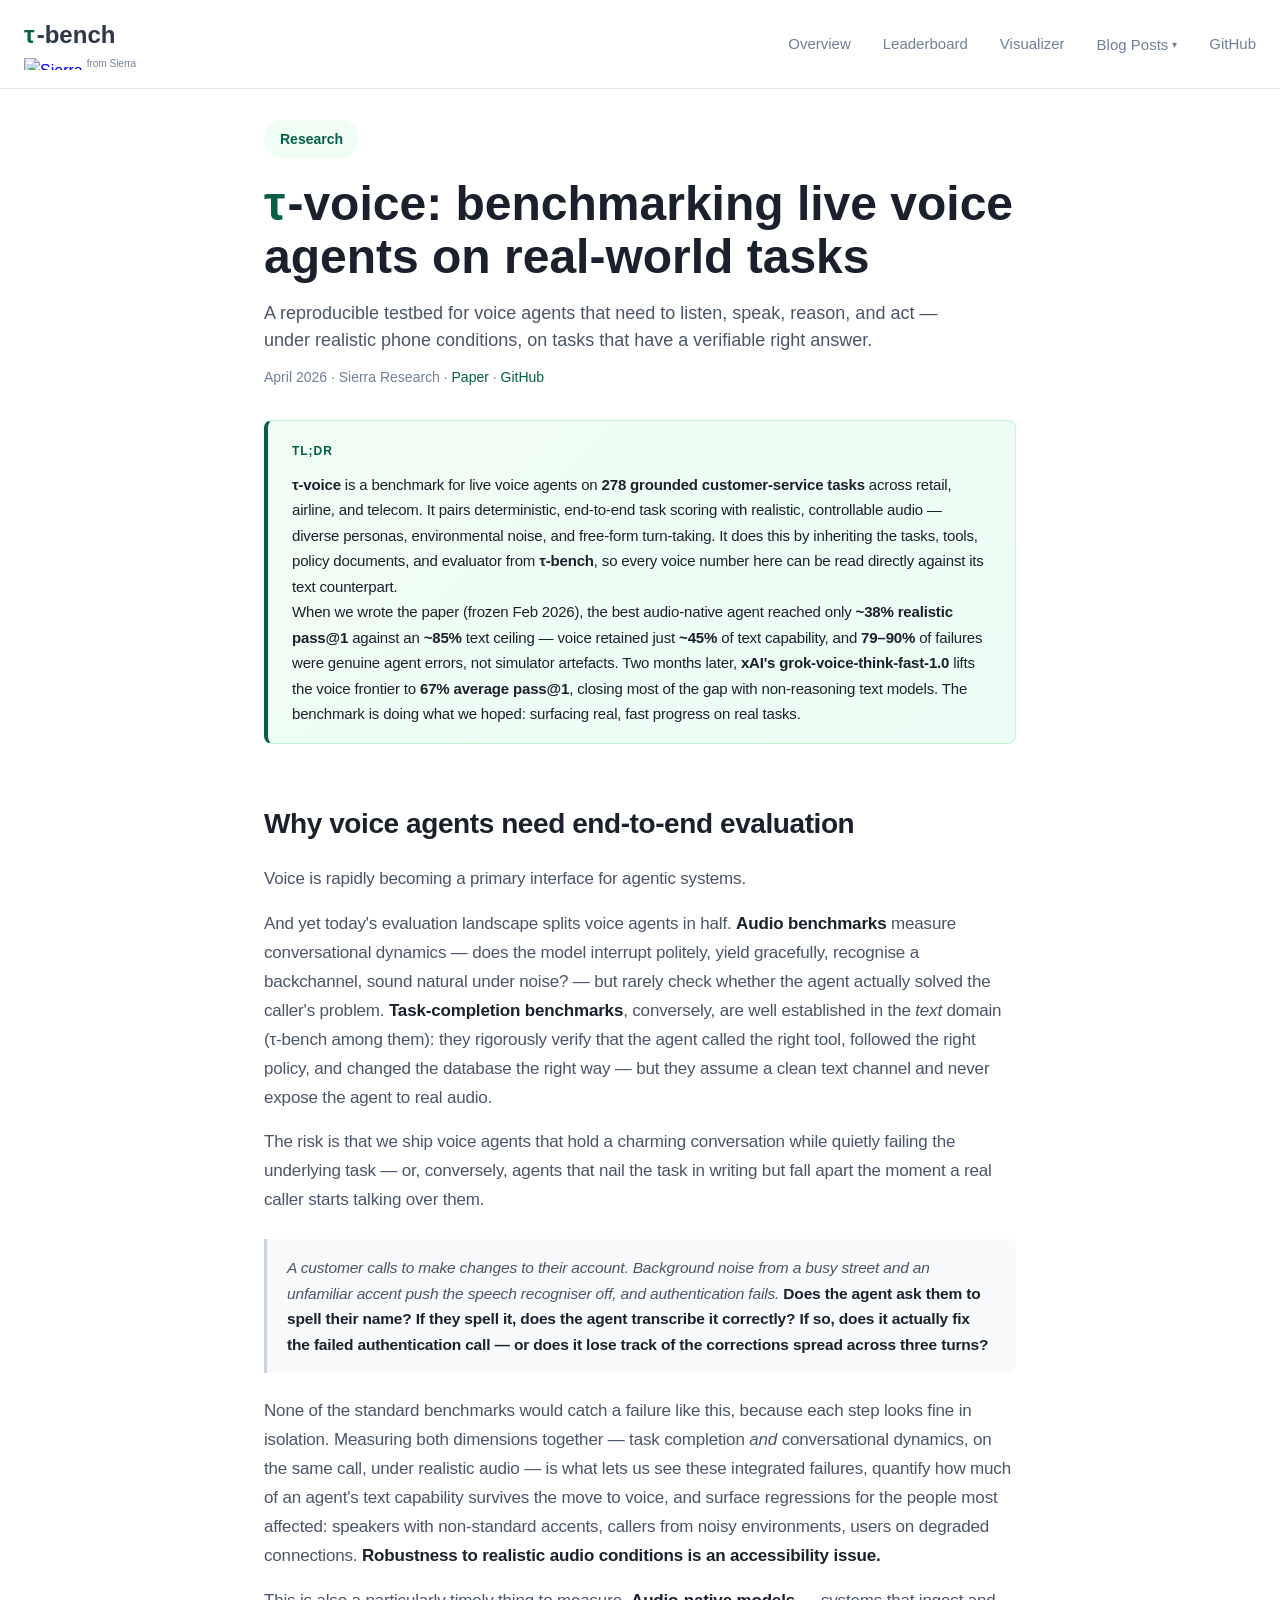
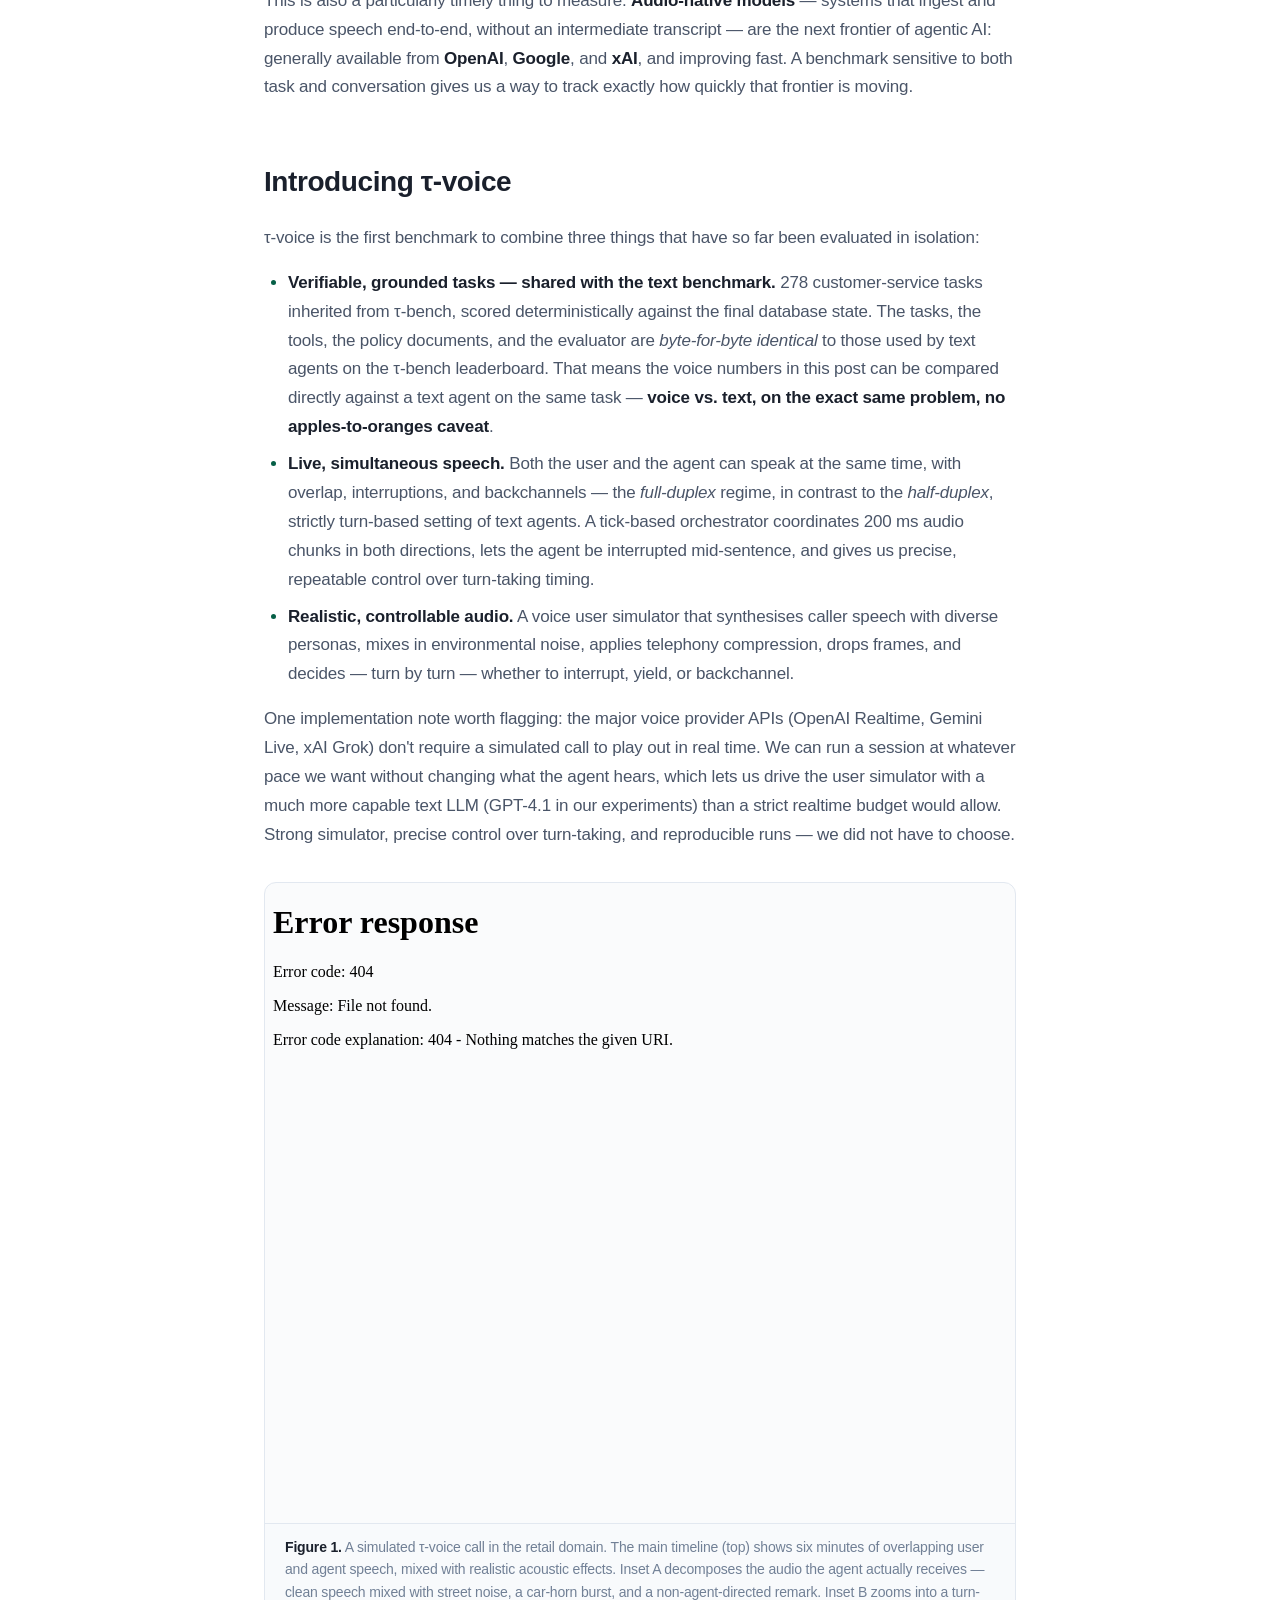
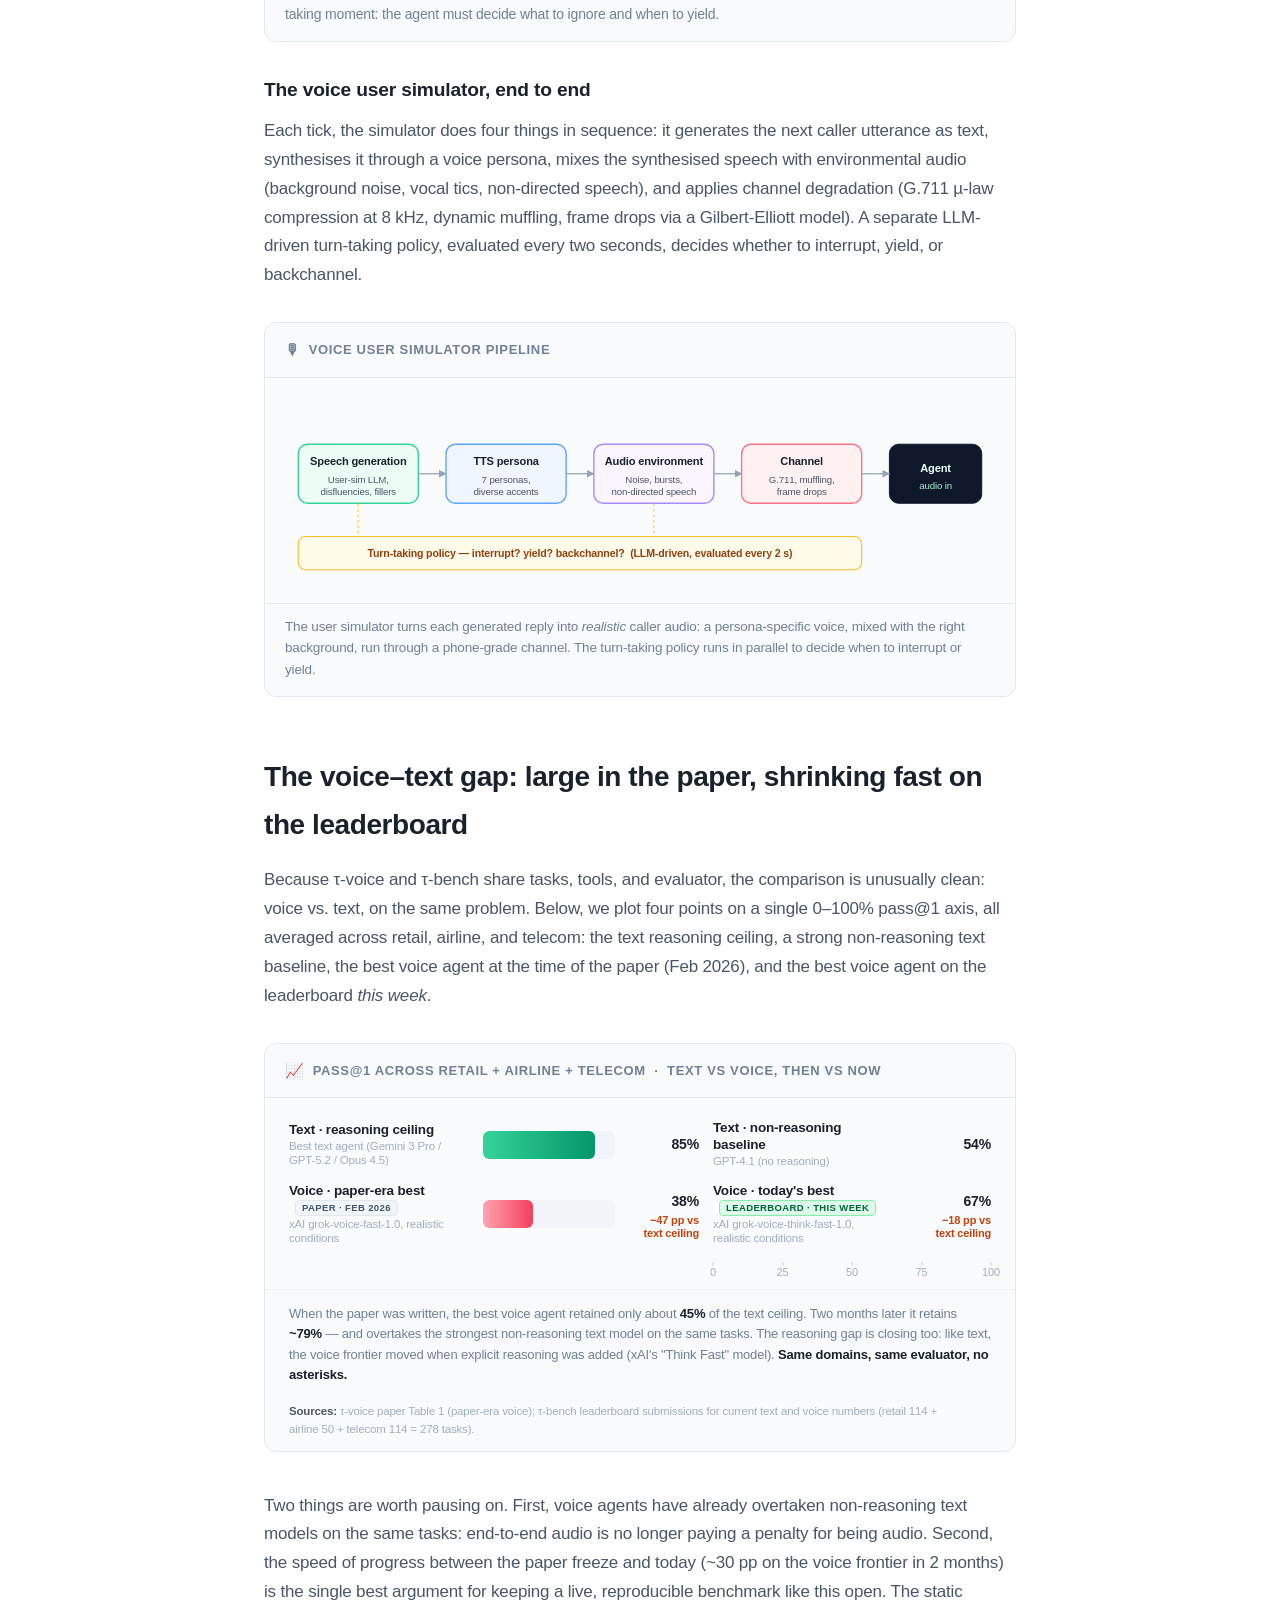
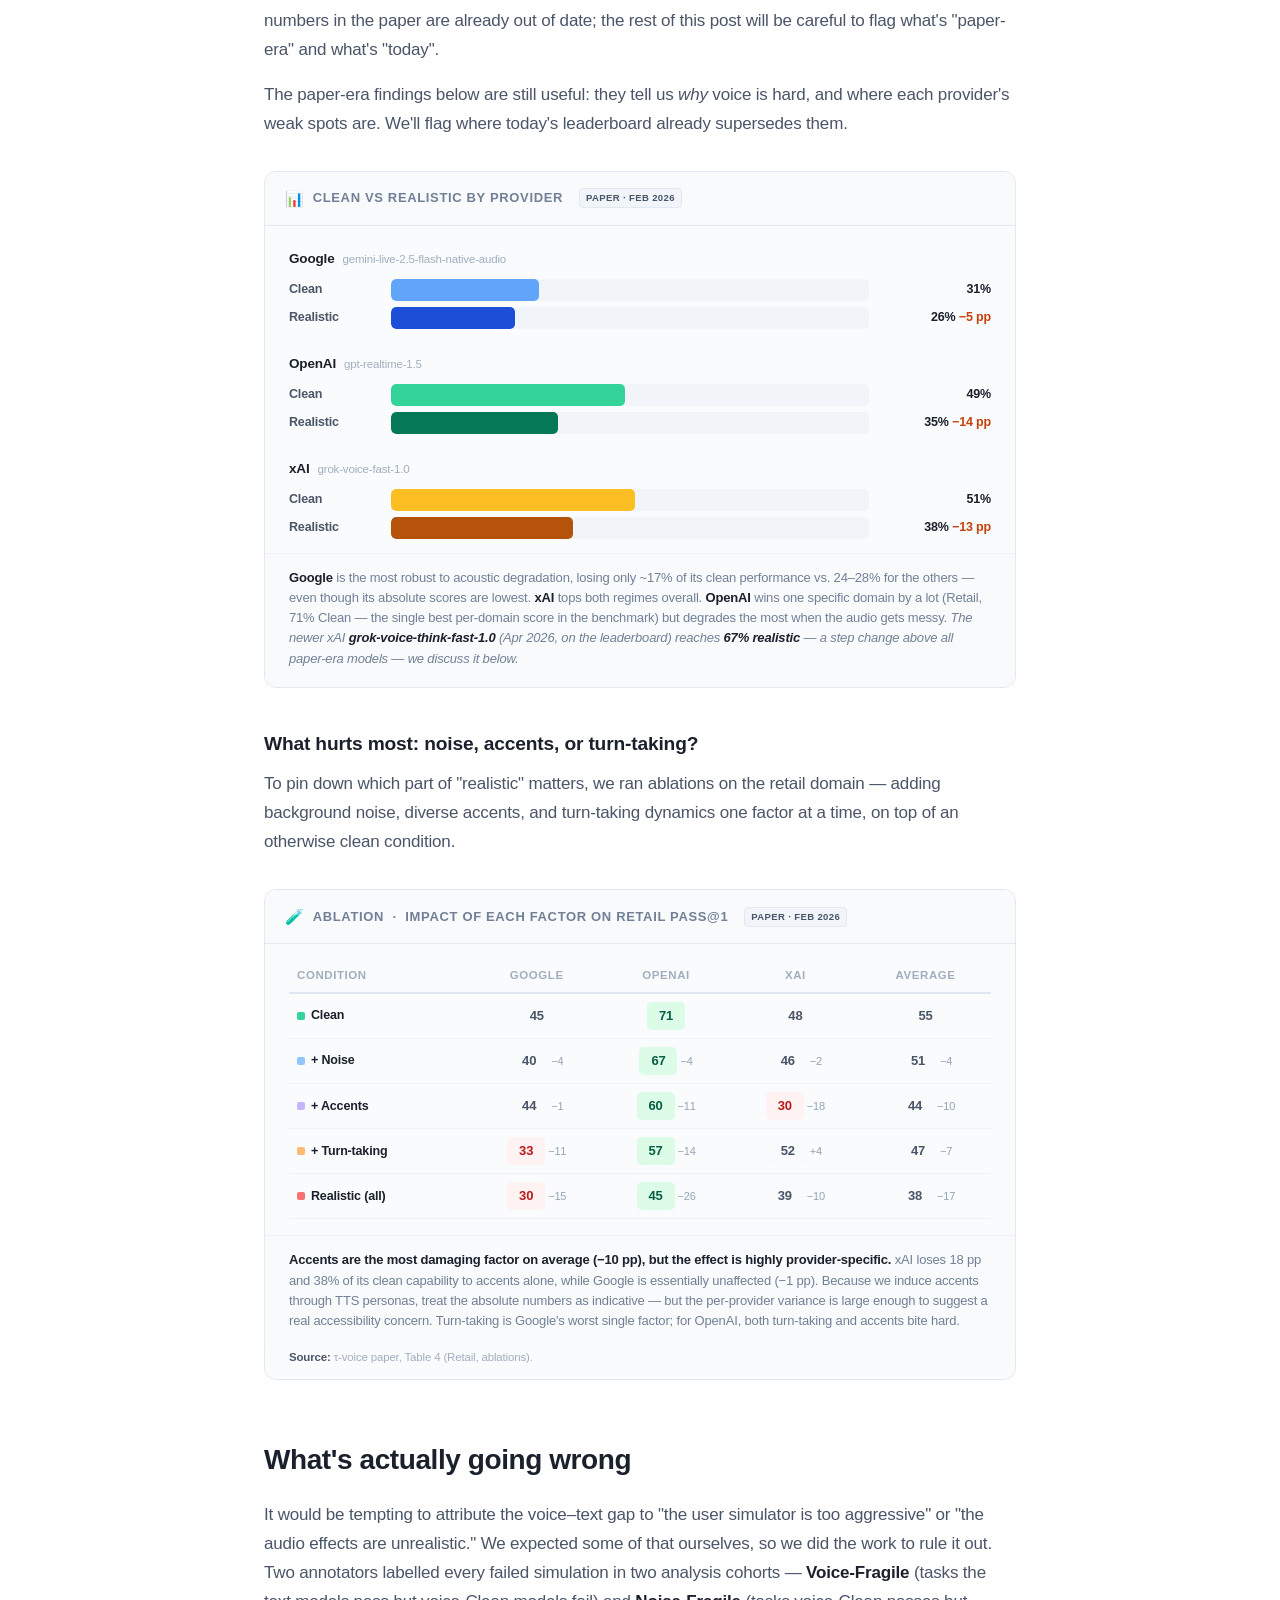
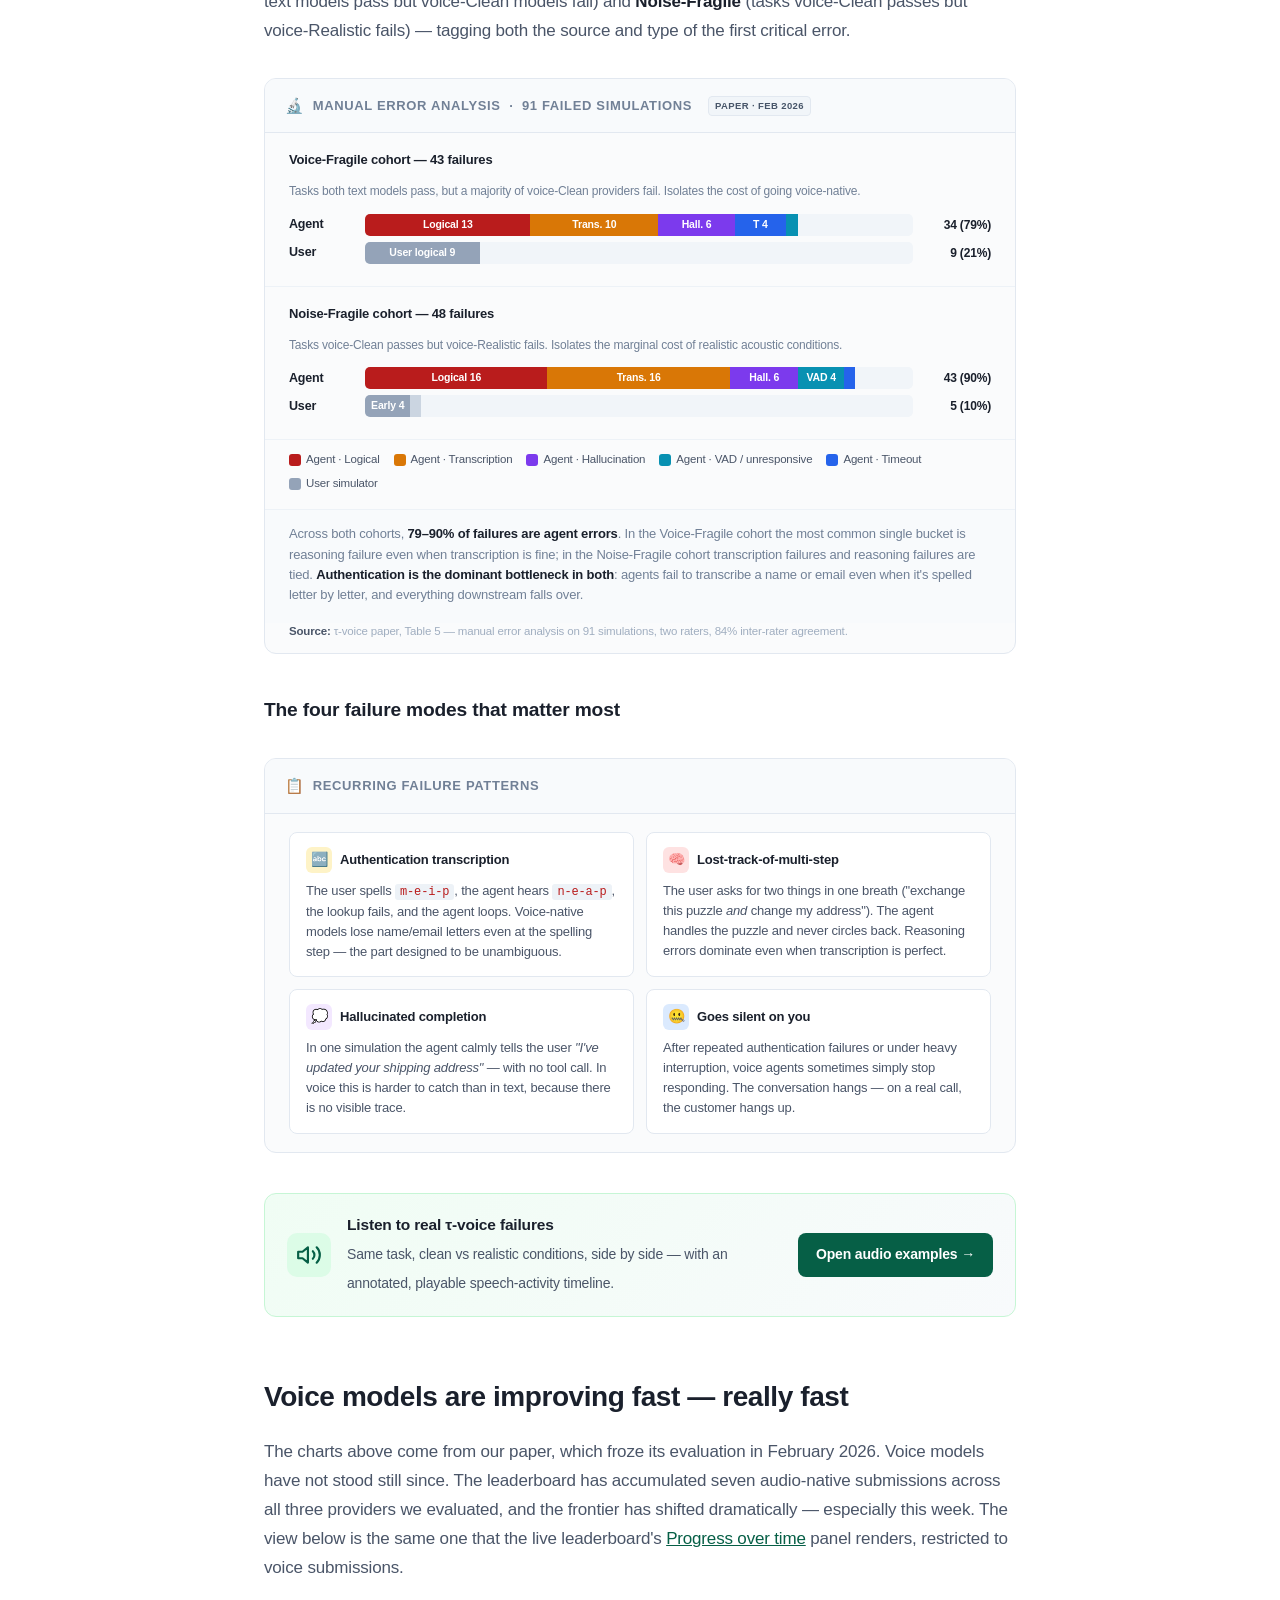
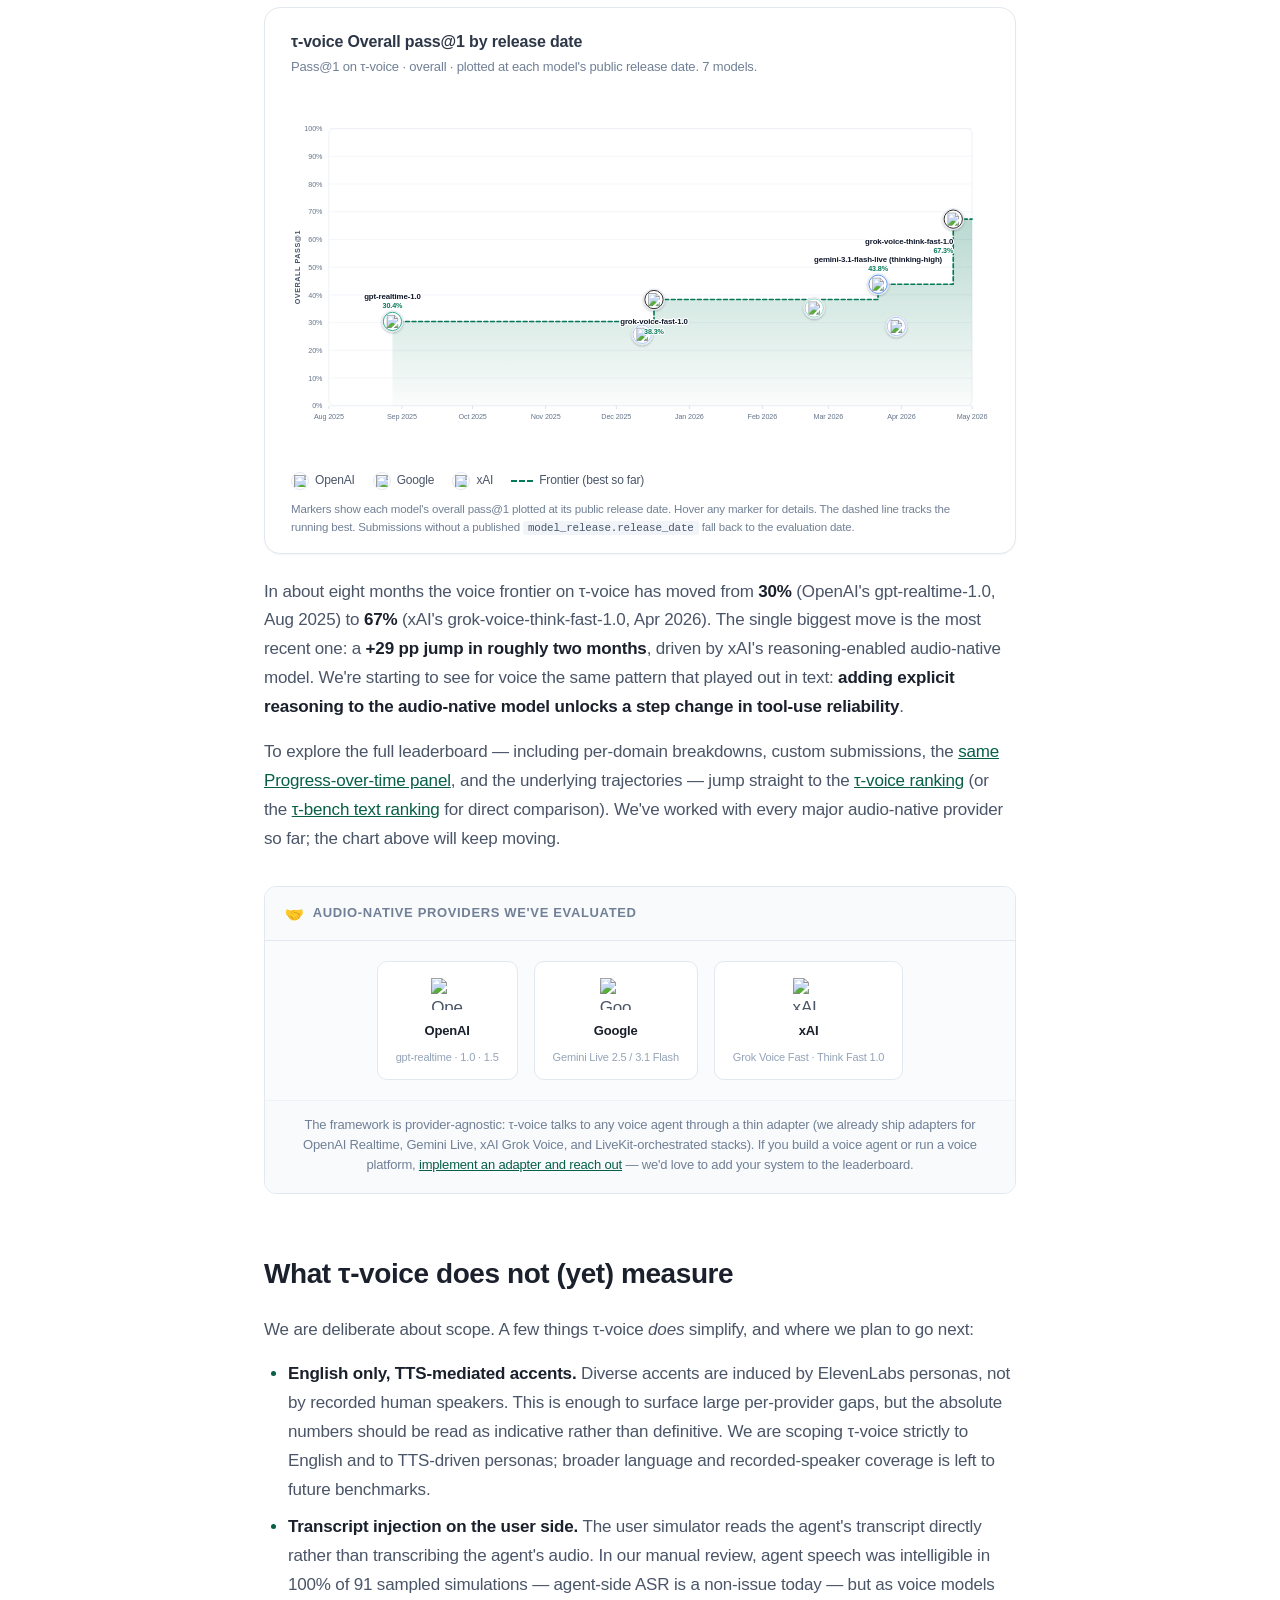
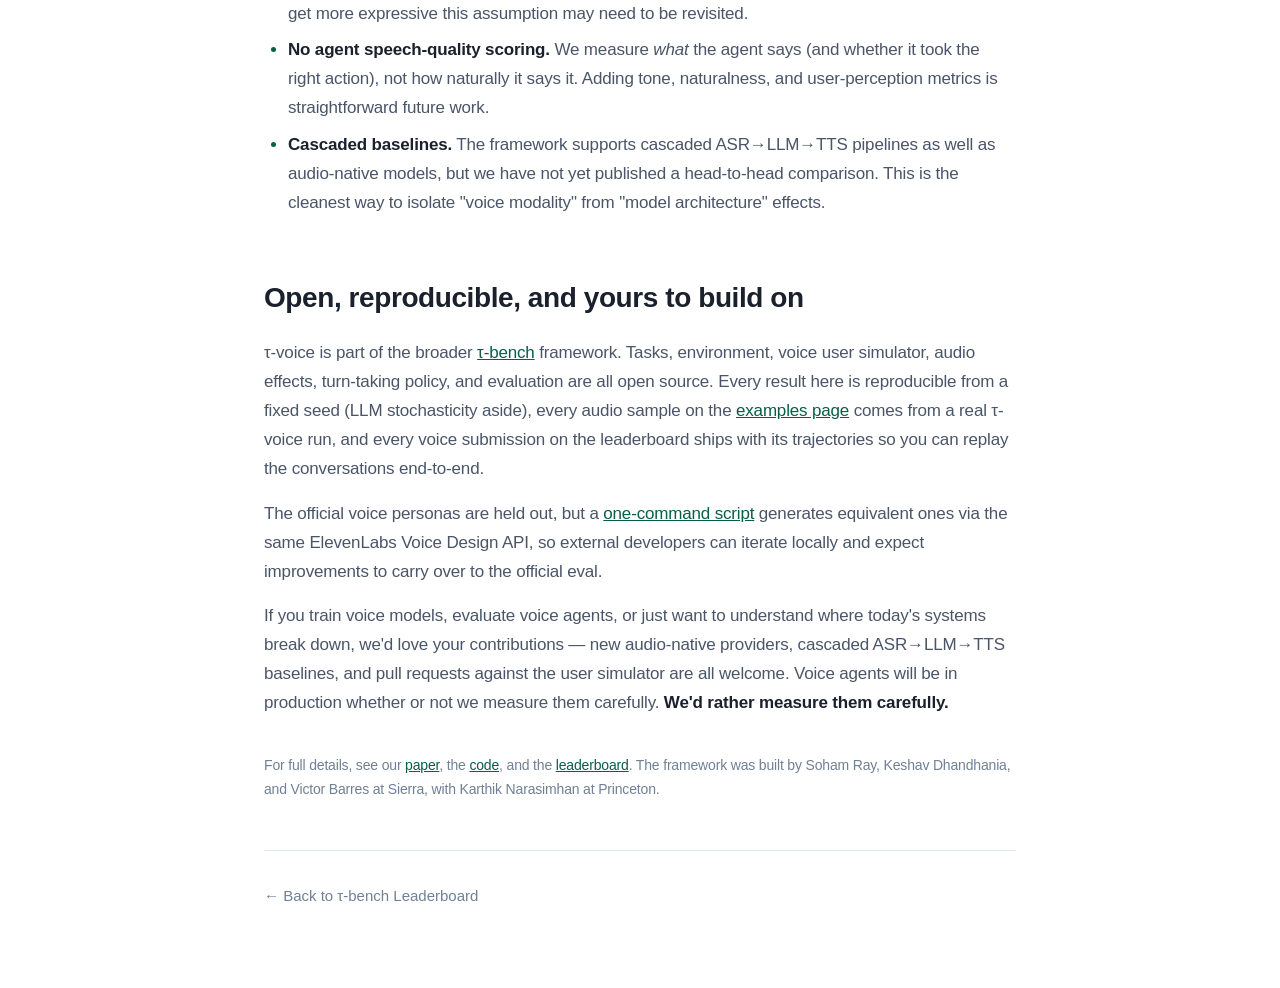
==== commit 0bb4a0f8: "blog(tau-voice): drop "no provider masters both" voice-quality section The headline claim ("no provi" ====
--- a/web/leaderboard/public/blog/tau-voice-wip.html
+++ b/web/leaderboard/public/blog/tau-voice-wip.html
@@ -4,7 +4,7 @@
   <meta charset="UTF-8">
   <meta name="viewport" content="width=device-width, initial-scale=1.0">
   <title>τ-voice | τ-bench</title>
-  <meta name="description" content="τ-voice is a benchmark for full-duplex voice agents on grounded customer-service tasks. We measure the gap between voice and text agents, the impact of realistic audio, and how fast voice models are improving.">
+  <meta name="description" content="τ-voice is a benchmark for live voice agents on grounded customer-service tasks. We measure the gap between voice and text agents, the impact of realistic audio, and how fast voice models are improving.">
   <style>
     /* ========================================================
        Base / typography — matches tau-knowledge.html
@@ -296,35 +296,6 @@
     .ab-cell-mid { background: #f8fafc; color: #4a5568; }
     .ab-delta { font-size: 11px; color: #94a3b8; margin-left: 3px; }
 
-    /* Voice quality 4-metric panel */
-    .vq-panel {
-      display: grid; grid-template-columns: repeat(4, 1fr); gap: 16px;
-      padding: 20px 24px;
-    }
-    .vq-card {
-      background: #fff; border: 1px solid #e2e8f0; border-radius: 8px;
-      padding: 14px 16px; display: flex; flex-direction: column; gap: 10px;
-    }
-    .vq-card-title {
-      font-size: 11px; font-weight: 700; color: #a0aec0;
-      text-transform: uppercase; letter-spacing: 0.06em;
-    }
-    .vq-card-direction { font-size: 10px; color: #cbd5e0; font-weight: 600; }
-    .vq-row {
-      display: grid; grid-template-columns: 60px 1fr 56px;
-      align-items: center; gap: 8px; font-size: 12px;
-    }
-    .vq-row-name { font-weight: 600; color: #4a5568; }
-    .vq-row-bar {
-      position: relative; height: 8px; background: #f1f5f9; border-radius: 4px; overflow: hidden;
-    }
-    .vq-row-bar > span {
-      position: absolute; left: 0; top: 0; bottom: 0; border-radius: 4px;
-    }
-    .vq-row-val {
-      font-variant-numeric: tabular-nums; text-align: right; font-weight: 700; color: #1a202c;
-    }
-
     /* Error analysis stacked bars */
     .ea-cohort {
       padding: 16px 24px; border-bottom: 1px solid #edf2f7;
@@ -482,7 +453,6 @@
       .hc-axis { grid-column: auto; }
 
       .pp-row { grid-template-columns: 70px 1fr 90px; }
-      .vq-panel { grid-template-columns: repeat(2, 1fr); }
       .fm-grid { grid-template-columns: 1fr; }
       .ea-row { grid-template-columns: 56px 1fr 56px; }
 
@@ -527,7 +497,7 @@
 
     <header class="blog-header">
       <span class="blog-badge">Research</span>
-      <h1 class="blog-title"><span class="tau-symbol">τ</span>-voice: benchmarking full-duplex voice agents on real-world tasks</h1>
+      <h1 class="blog-title"><span class="tau-symbol">τ</span>-voice: benchmarking live voice agents on real-world tasks</h1>
       <p class="blog-subtitle">A reproducible testbed for voice agents that need to listen, speak, reason, and act &mdash; under realistic phone conditions, on tasks that have a verifiable right answer.</p>
       <p class="blog-meta">April 2026 · Sierra Research · <a href="https://arxiv.org/abs/2603.13686" target="_blank" rel="noopener noreferrer">Paper</a> · <a href="https://github.com/sierra-research/tau2-bench" target="_blank" rel="noopener noreferrer">GitHub</a></p>
     </header>
@@ -538,7 +508,7 @@
       <div class="tldr-box">
         <div class="tldr-label">TL;DR</div>
         <p>
-          <strong>τ-voice</strong> is a benchmark for live, full-duplex voice agents on <strong>278 grounded customer-service tasks</strong> across retail, airline, and telecom. It pairs deterministic, end-to-end task scoring with realistic, controllable audio &mdash; diverse personas, environmental noise, and free-form turn-taking. It does this by inheriting the tasks, tools, policy documents, and evaluator from <strong>τ-bench</strong>, so every voice number here can be read directly against its half-duplex text counterpart.
+          <strong>τ-voice</strong> is a benchmark for live voice agents on <strong>278 grounded customer-service tasks</strong> across retail, airline, and telecom. It pairs deterministic, end-to-end task scoring with realistic, controllable audio &mdash; diverse personas, environmental noise, and free-form turn-taking. It does this by inheriting the tasks, tools, policy documents, and evaluator from <strong>τ-bench</strong>, so every voice number here can be read directly against its text counterpart.
         </p>
         <p>
           When we wrote the paper (frozen Feb&nbsp;2026), the best audio-native agent reached only <strong>~38% realistic pass@1</strong> against an <strong>~85%</strong> text ceiling &mdash; voice retained just <strong>~45%</strong> of text capability, and <strong>79&ndash;90%</strong> of failures were genuine agent errors, not simulator artefacts. Two months later, <strong>xAI's grok-voice-think-fast-1.0</strong> lifts the voice frontier to <strong>67% average pass@1</strong>, closing most of the gap with non-reasoning text models. The benchmark is doing what we hoped: surfacing real, fast progress on real tasks.
@@ -568,12 +538,12 @@
       <p>τ-voice is the first benchmark to combine three things that have so far been evaluated in isolation:</p>
 
       <ul>
-        <li><strong>Verifiable, grounded tasks &mdash; shared with the text benchmark.</strong> 278 customer-service tasks inherited from τ-bench, scored deterministically against the final database state. The tasks, the tools, the policy documents, and the evaluator are <em>byte-for-byte identical</em> to those used by half-duplex text agents on the τ-bench leaderboard. That means the voice numbers in this post can be compared directly against a text agent on the same task &mdash; <strong>full-duplex voice vs.&nbsp;half-duplex text, no apples-to-oranges caveat</strong>.</li>
-        <li><strong>Full-duplex interaction.</strong> Both the user and the agent can speak simultaneously. A tick-based orchestrator coordinates 200&nbsp;ms audio chunks in both directions, lets the agent be interrupted mid-sentence, and reproduces the same audio stream every run.</li>
+        <li><strong>Verifiable, grounded tasks &mdash; shared with the text benchmark.</strong> 278 customer-service tasks inherited from τ-bench, scored deterministically against the final database state. The tasks, the tools, the policy documents, and the evaluator are <em>byte-for-byte identical</em> to those used by text agents on the τ-bench leaderboard. That means the voice numbers in this post can be compared directly against a text agent on the same task &mdash; <strong>voice vs.&nbsp;text, on the exact same problem, no apples-to-oranges caveat</strong>.</li>
+        <li><strong>Live, simultaneous speech.</strong> Both the user and the agent can speak at the same time, with overlap, interruptions, and backchannels &mdash; the <em>full-duplex</em> regime, in contrast to the <em>half-duplex</em>, strictly turn-based setting of text agents. A tick-based orchestrator coordinates 200&nbsp;ms audio chunks in both directions, lets the agent be interrupted mid-sentence, and gives us precise, repeatable control over turn-taking timing.</li>
         <li><strong>Realistic, controllable audio.</strong> A voice user simulator that synthesises caller speech with diverse personas, mixes in environmental noise, applies telephony compression, drops frames, and decides &mdash; turn by turn &mdash; whether to interrupt, yield, or backchannel.</li>
       </ul>
 
-      <p>The trick that holds it all together is <strong>decoupling simulation time from wall-clock time</strong>. Voice provider APIs (OpenAI Realtime, Gemini Live, xAI Grok) index events on audio time, not real time, which means we can advance the conversation faster or slower than realtime without breaking semantics. That, in turn, lets us drive the user simulator with the most capable text LLM available (GPT-4.1 in our experiments) without forcing it to think in 200&nbsp;ms increments. Reproducibility, fine-grained control over turn-taking, and a strong simulator: we did not have to choose.</p>
+      <p>One implementation note worth flagging: the major voice provider APIs (OpenAI Realtime, Gemini Live, xAI Grok) don't require a simulated call to play out in real time. We can run a session at whatever pace we want without changing what the agent hears, which lets us drive the user simulator with a much more capable text LLM (GPT-4.1 in our experiments) than a strict realtime budget would allow. Strong simulator, precise control over turn-taking, and reproducible runs &mdash; we did not have to choose.</p>
 
       <!-- ====== Embedded speech timeline figure ====== -->
       <div class="blog-figure-wrapper">
@@ -657,7 +627,7 @@
       <!-- ====== Headline finding ====== -->
       <h2>The voice&ndash;text gap: large in the paper, shrinking fast on the leaderboard</h2>
 
-      <p>Because τ-voice and τ-bench share tasks, tools, and evaluator, the comparison is unusually clean: full-duplex voice vs.&nbsp;half-duplex text, on the same problem. Below, we plot four points on a single 0&ndash;100% pass@1 axis, all averaged across retail, airline, and telecom: the text reasoning ceiling, a strong non-reasoning text baseline, the best voice agent at the time of the paper (Feb&nbsp;2026), and the best voice agent on the leaderboard <em>this week</em>.</p>
+      <p>Because τ-voice and τ-bench share tasks, tools, and evaluator, the comparison is unusually clean: voice vs.&nbsp;text, on the same problem. Below, we plot four points on a single 0&ndash;100% pass@1 axis, all averaged across retail, airline, and telecom: the text reasoning ceiling, a strong non-reasoning text baseline, the best voice agent at the time of the paper (Feb&nbsp;2026), and the best voice agent on the leaderboard <em>this week</em>.</p>
 
       <div class="demo-block" id="headline-chart">
         <div class="demo-label"><span class="demo-label-icon">📈</span> Pass@1 across retail + airline + telecom &nbsp;·&nbsp; text vs voice, then vs now</div>
@@ -665,7 +635,7 @@
           <div class="hc-bar-row">
             <div>
               <div class="hc-bar-label-main">Text · reasoning ceiling</div>
-              <div class="hc-bar-label-sub">Best half-duplex text agent (Gemini 3 Pro / GPT-5.2 / Opus 4.5)</div>
+              <div class="hc-bar-label-sub">Best text agent (Gemini 3 Pro / GPT-5.2 / Opus 4.5)</div>
             </div>
             <div class="hc-bar-track"><div class="hc-bar-fill" style="width: 85%; background: linear-gradient(90deg, #34d399, #059669);"></div></div>
             <div class="hc-bar-val">85%</div>
@@ -837,106 +807,6 @@
         <div class="source-line"><strong>Source:</strong> τ-voice paper, Table 4 (Retail, ablations).</div>
       </div>
 
-      <!-- ====== Conversation quality ====== -->
-      <h3>No provider masters both task completion <em>and</em> turn-taking</h3>
-
-      <p>Beyond pass@1, we measure four dimensions of conversational quality under the realistic condition: <strong>latency</strong> (how quickly the agent reacts), <strong>responsiveness</strong> (does it act when it needs to?), <strong>interrupt rate</strong> (how often it cuts the user off), and <strong>selectivity</strong> (does it correctly ignore backchannels, vocal tics, and off-mic chatter?). Each provider tops the chart on one or two metrics and trails badly on at least one other.</p>
-
-      <div class="demo-block" id="vq-panel">
-        <div class="demo-label"><span class="demo-label-icon">🎚</span> Voice interaction quality &nbsp;·&nbsp; Realistic, all domains <span class="hc-tag hc-tag-paper" style="margin-left:8px;">paper · Feb 2026</span></div>
-        <div class="vq-panel">
-
-          <div class="vq-card">
-            <div>
-              <div class="vq-card-title">Latency <span class="vq-card-direction">(lower is better)</span></div>
-            </div>
-            <div class="vq-row">
-              <div class="vq-row-name">Google</div>
-              <div class="vq-row-bar"><span style="width: 76%; background: #60a5fa;"></span></div>
-              <div class="vq-row-val">1.14s</div>
-            </div>
-            <div class="vq-row">
-              <div class="vq-row-name">OpenAI</div>
-              <div class="vq-row-bar"><span style="width: 60%; background: #34d399;"></span></div>
-              <div class="vq-row-val">0.90s</div>
-            </div>
-            <div class="vq-row">
-              <div class="vq-row-name">xAI</div>
-              <div class="vq-row-bar"><span style="width: 77%; background: #fbbf24;"></span></div>
-              <div class="vq-row-val">1.15s</div>
-            </div>
-          </div>
-
-          <div class="vq-card">
-            <div>
-              <div class="vq-card-title">Responsiveness <span class="vq-card-direction">(higher is better)</span></div>
-            </div>
-            <div class="vq-row">
-              <div class="vq-row-name">Google</div>
-              <div class="vq-row-bar"><span style="width: 69%; background: #60a5fa;"></span></div>
-              <div class="vq-row-val">69%</div>
-            </div>
-            <div class="vq-row">
-              <div class="vq-row-name">OpenAI</div>
-              <div class="vq-row-bar"><span style="width: 100%; background: #34d399;"></span></div>
-              <div class="vq-row-val">100%</div>
-            </div>
-            <div class="vq-row">
-              <div class="vq-row-name">xAI</div>
-              <div class="vq-row-bar"><span style="width: 83%; background: #fbbf24;"></span></div>
-              <div class="vq-row-val">83%</div>
-            </div>
-          </div>
-
-          <div class="vq-card">
-            <div>
-              <div class="vq-card-title">Interrupt rate <span class="vq-card-direction">(lower is better)</span></div>
-            </div>
-            <div class="vq-row">
-              <div class="vq-row-name">Google</div>
-              <div class="vq-row-bar"><span style="width: 21%; background: #60a5fa;"></span></div>
-              <div class="vq-row-val">21%</div>
-            </div>
-            <div class="vq-row">
-              <div class="vq-row-name">OpenAI</div>
-              <div class="vq-row-bar"><span style="width: 14%; background: #34d399;"></span></div>
-              <div class="vq-row-val">14%</div>
-            </div>
-            <div class="vq-row">
-              <div class="vq-row-name">xAI</div>
-              <div class="vq-row-bar"><span style="width: 84%; background: #fbbf24;"></span></div>
-              <div class="vq-row-val">84%</div>
-            </div>
-          </div>
-
-          <div class="vq-card">
-            <div>
-              <div class="vq-card-title">Selectivity <span class="vq-card-direction">(higher is better)</span></div>
-            </div>
-            <div class="vq-row">
-              <div class="vq-row-name">Google</div>
-              <div class="vq-row-bar"><span style="width: 54%; background: #60a5fa;"></span></div>
-              <div class="vq-row-val">54%</div>
-            </div>
-            <div class="vq-row">
-              <div class="vq-row-name">OpenAI</div>
-              <div class="vq-row-bar"><span style="width: 6%; background: #34d399;"></span></div>
-              <div class="vq-row-val">6%</div>
-            </div>
-            <div class="vq-row">
-              <div class="vq-row-name">xAI</div>
-              <div class="vq-row-bar"><span style="width: 57%; background: #fbbf24;"></span></div>
-              <div class="vq-row-val">57%</div>
-            </div>
-          </div>
-
-        </div>
-        <div class="chart-note">
-          <strong>OpenAI</strong> is the snappiest by some margin (0.90&nbsp;s) and effectively never goes silent (100% responsiveness), but it is also the most willing to chime in &mdash; selectivity 6% means it responds to almost every backchannel, cough, and "hold on a sec." <strong>xAI</strong> shows the opposite tradeoff: high selectivity, but it interrupts the user nearly once per turn. <strong>Google</strong> is the politest interrupter but goes unresponsive on roughly a third of user turns. There is no Pareto-dominant provider on conversational quality today.
-        </div>
-        <div class="source-line"><strong>Source:</strong> τ-voice paper, Table 3.</div>
-      </div>
-
       <!-- ====== Failure analysis ====== -->
       <h2>What's actually going wrong</h2>
 
@@ -1140,6 +1010,8 @@
       <h2>Open, reproducible, and yours to build on</h2>
 
       <p>τ-voice is part of the broader <a href="https://github.com/sierra-research/tau2-bench">τ-bench</a> framework. Tasks, environment, voice user simulator, audio effects, turn-taking policy, and evaluation are all open source. Every result here is reproducible from a fixed seed (LLM stochasticity aside), every audio sample on the <a href="/blog/tau-voice-examples.html">examples page</a> comes from a real τ-voice run, and every voice submission on the leaderboard ships with its trajectories so you can replay the conversations end-to-end.</p>
+
+      <p>The official voice personas are held out, but a <a href="https://github.com/sierra-research/tau2-bench/blob/main/docs/voice-personas.md">one-command script</a> generates equivalent ones via the same ElevenLabs Voice Design API, so external developers can iterate locally and expect improvements to carry over to the official eval.</p>
 
       <p>If you train voice models, evaluate voice agents, or just want to understand where today's systems break down, we'd love your contributions &mdash; new audio-native providers, cascaded ASR&rarr;LLM&rarr;TTS baselines, and pull requests against the user simulator are all welcome. Voice agents will be in production whether or not we measure them carefully. <strong>We'd rather measure them carefully.</strong></p>
 
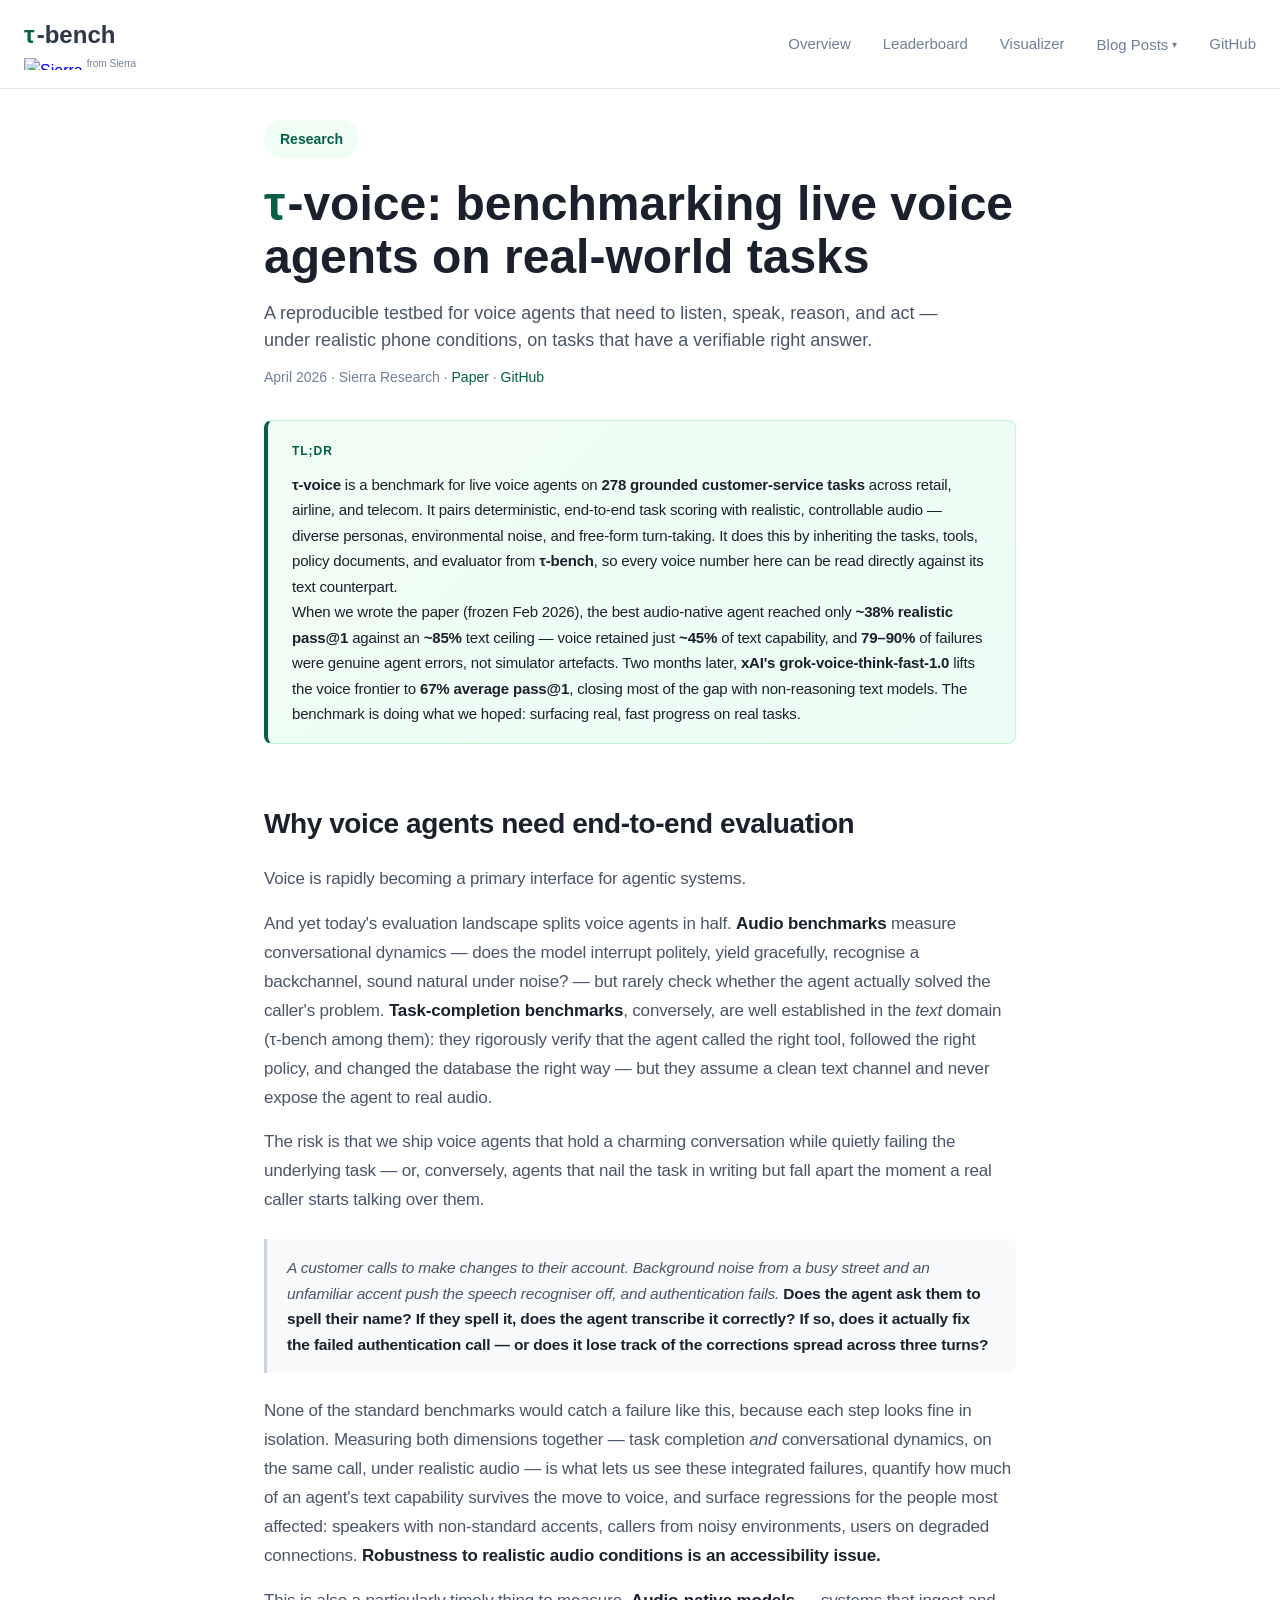
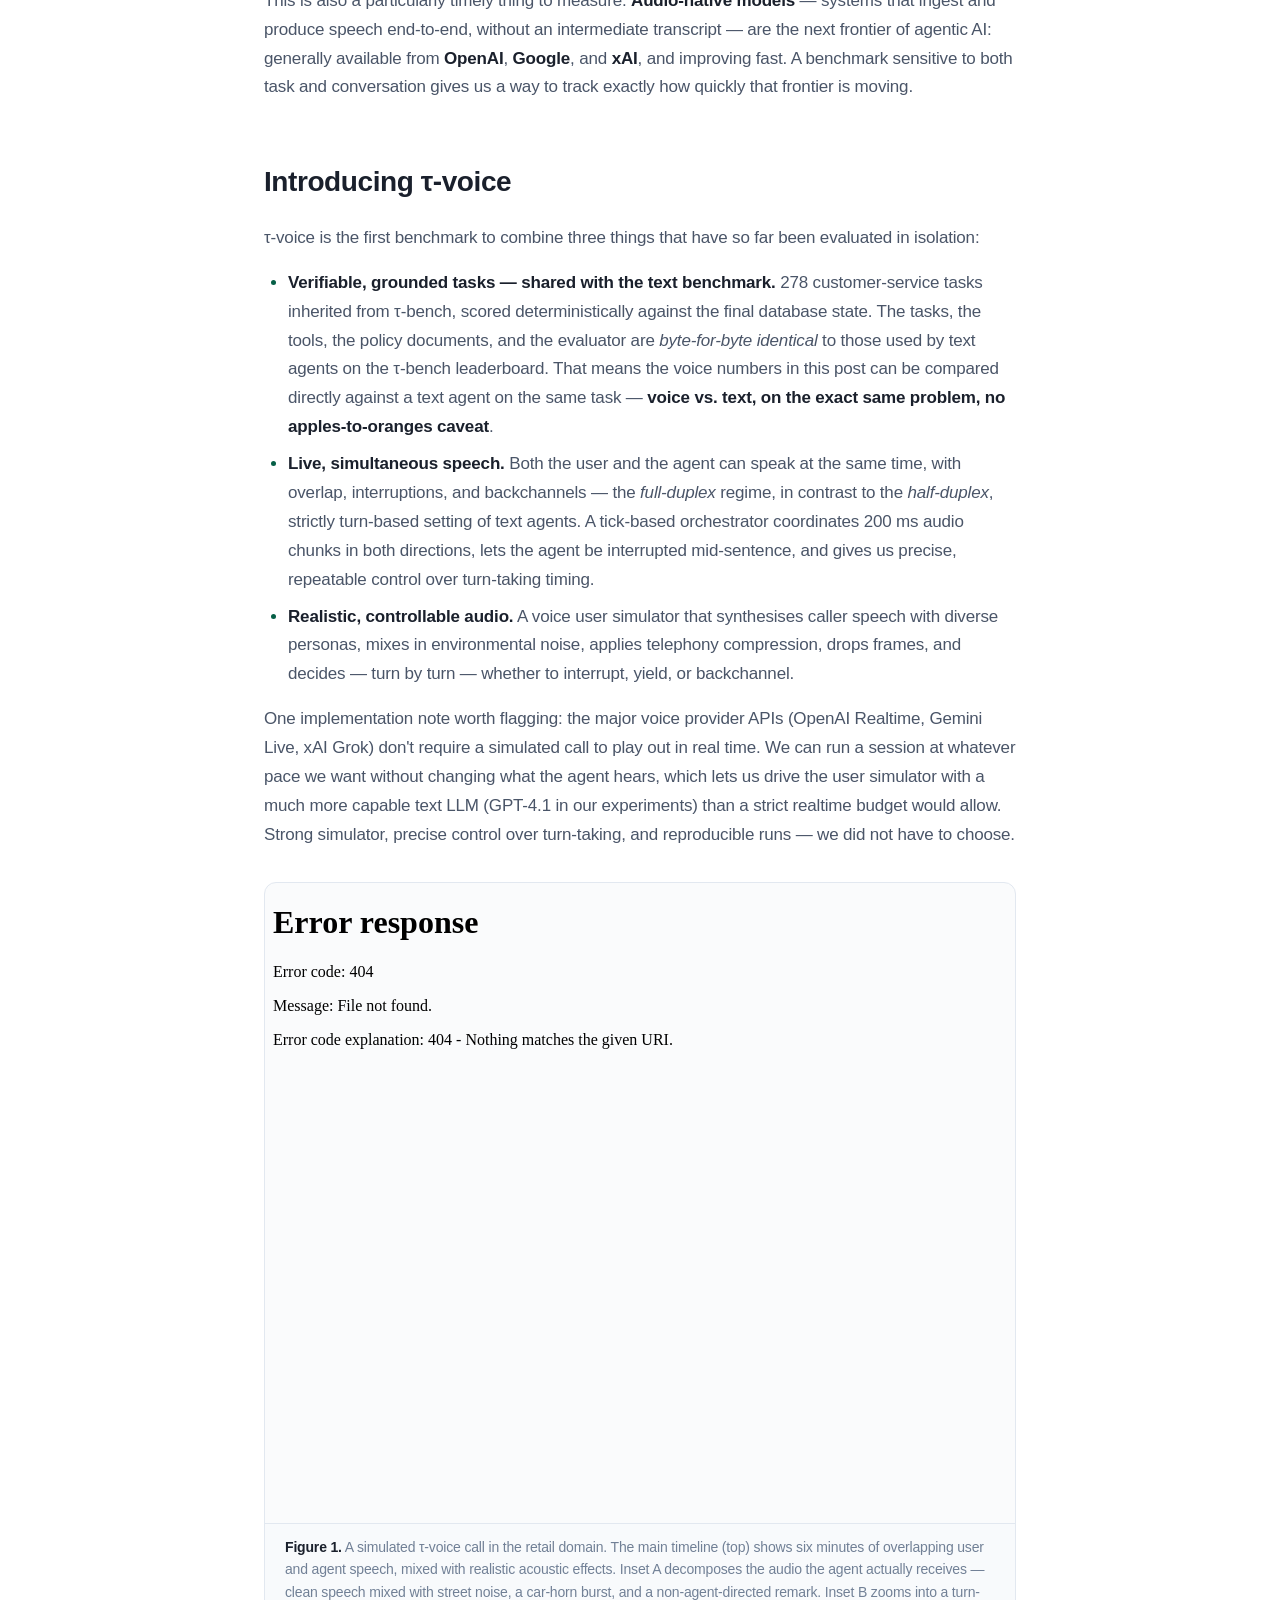
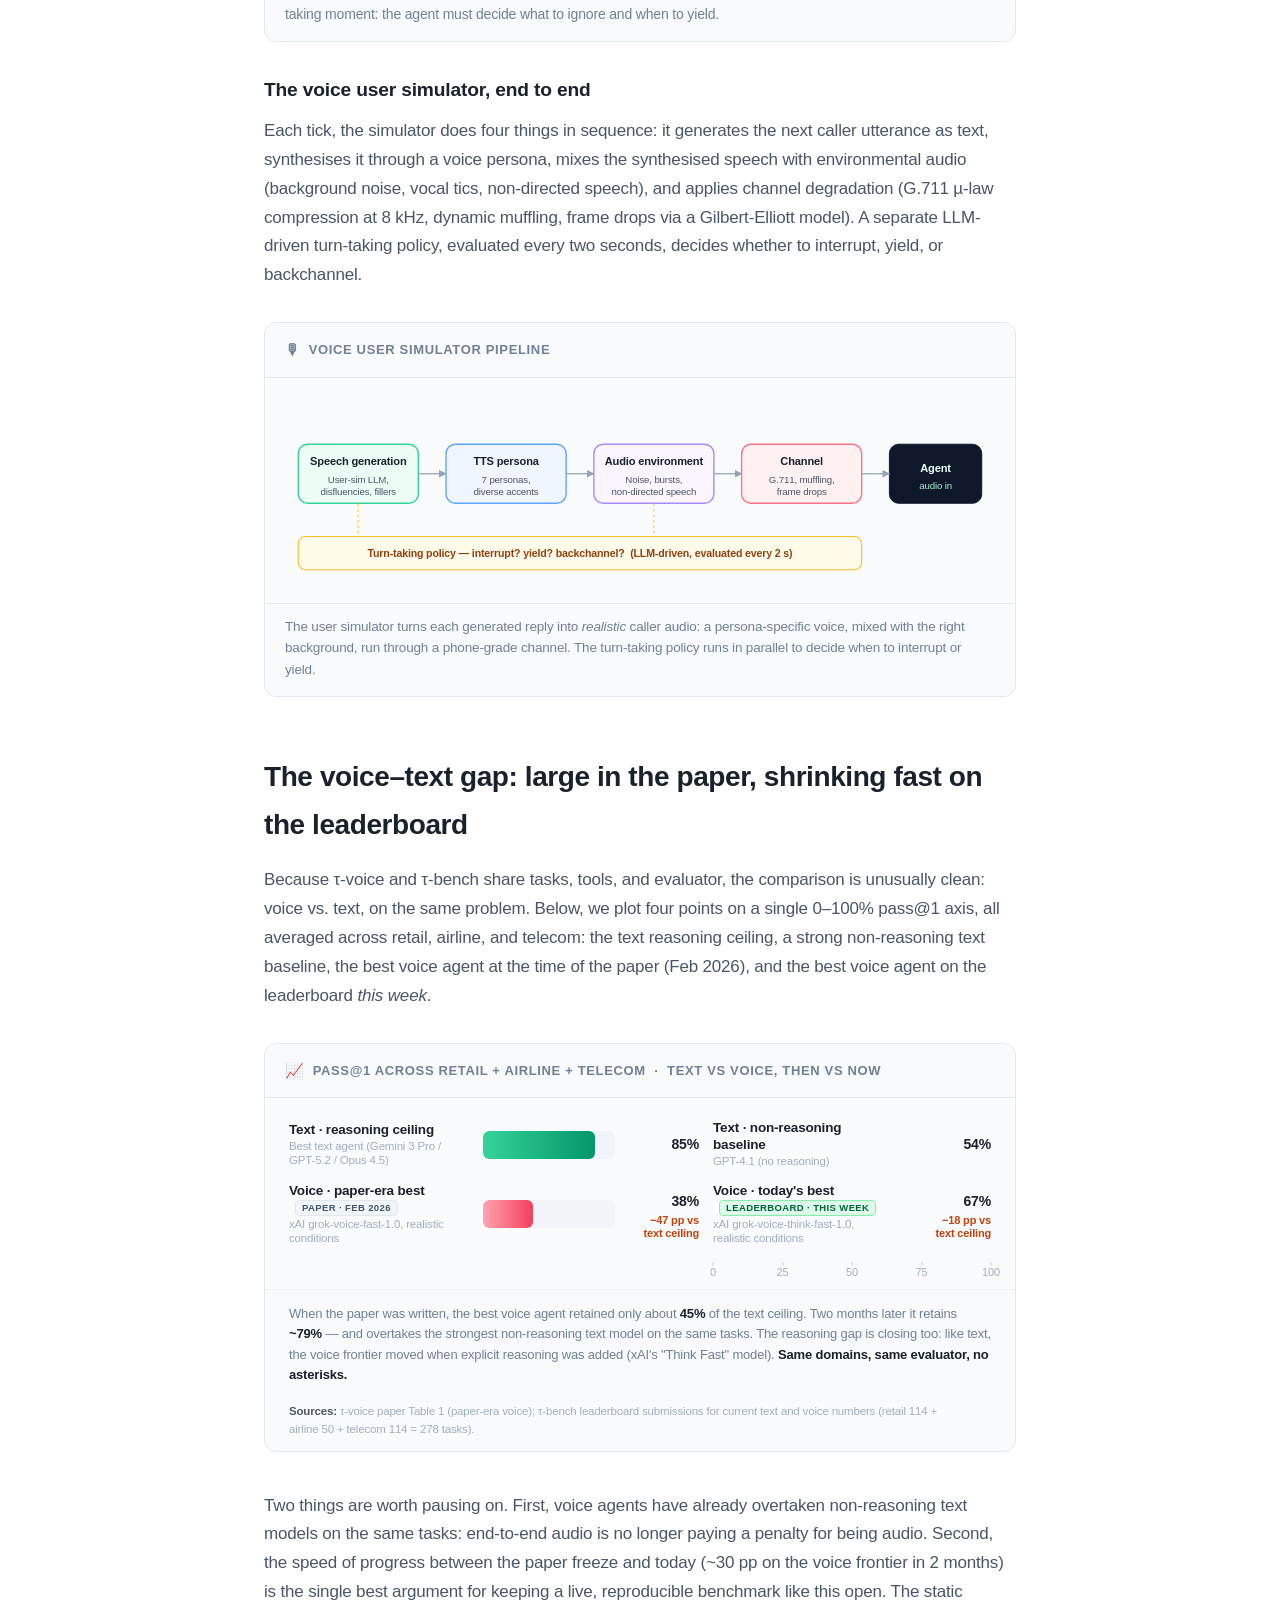
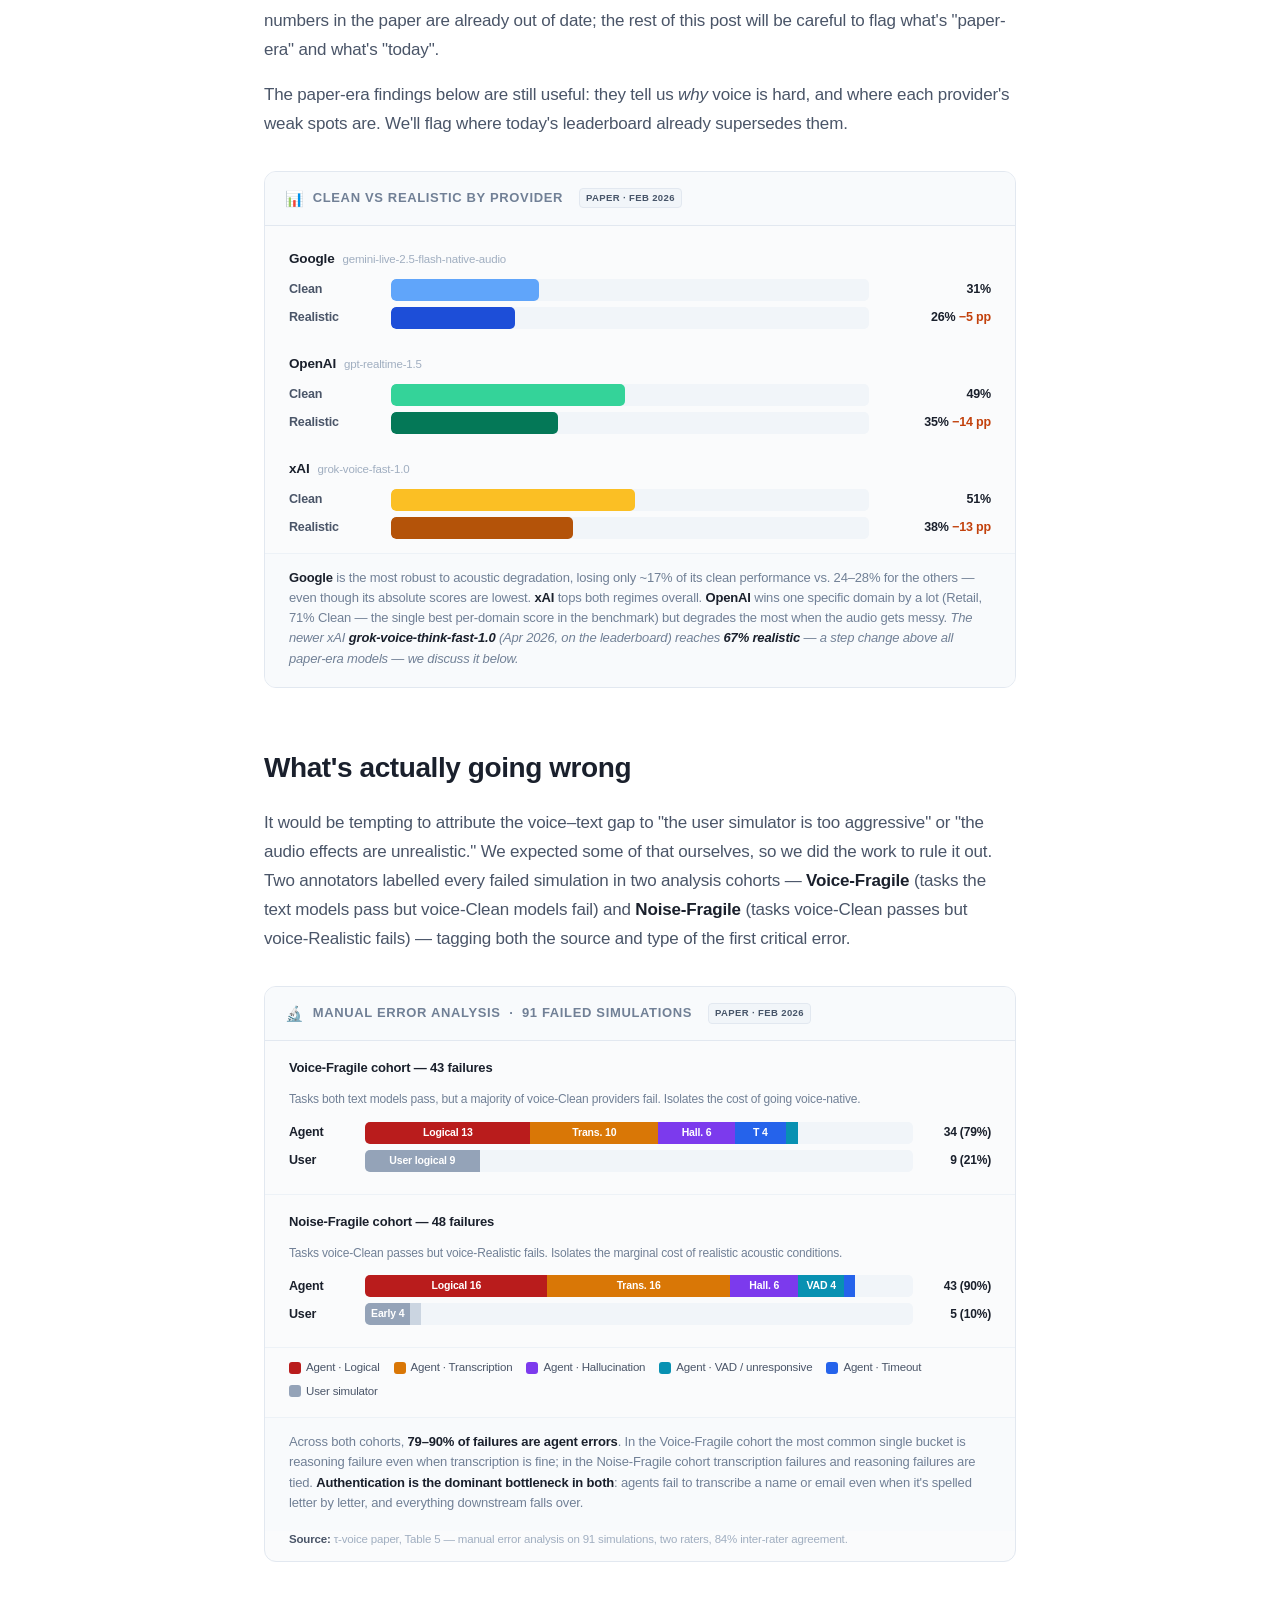
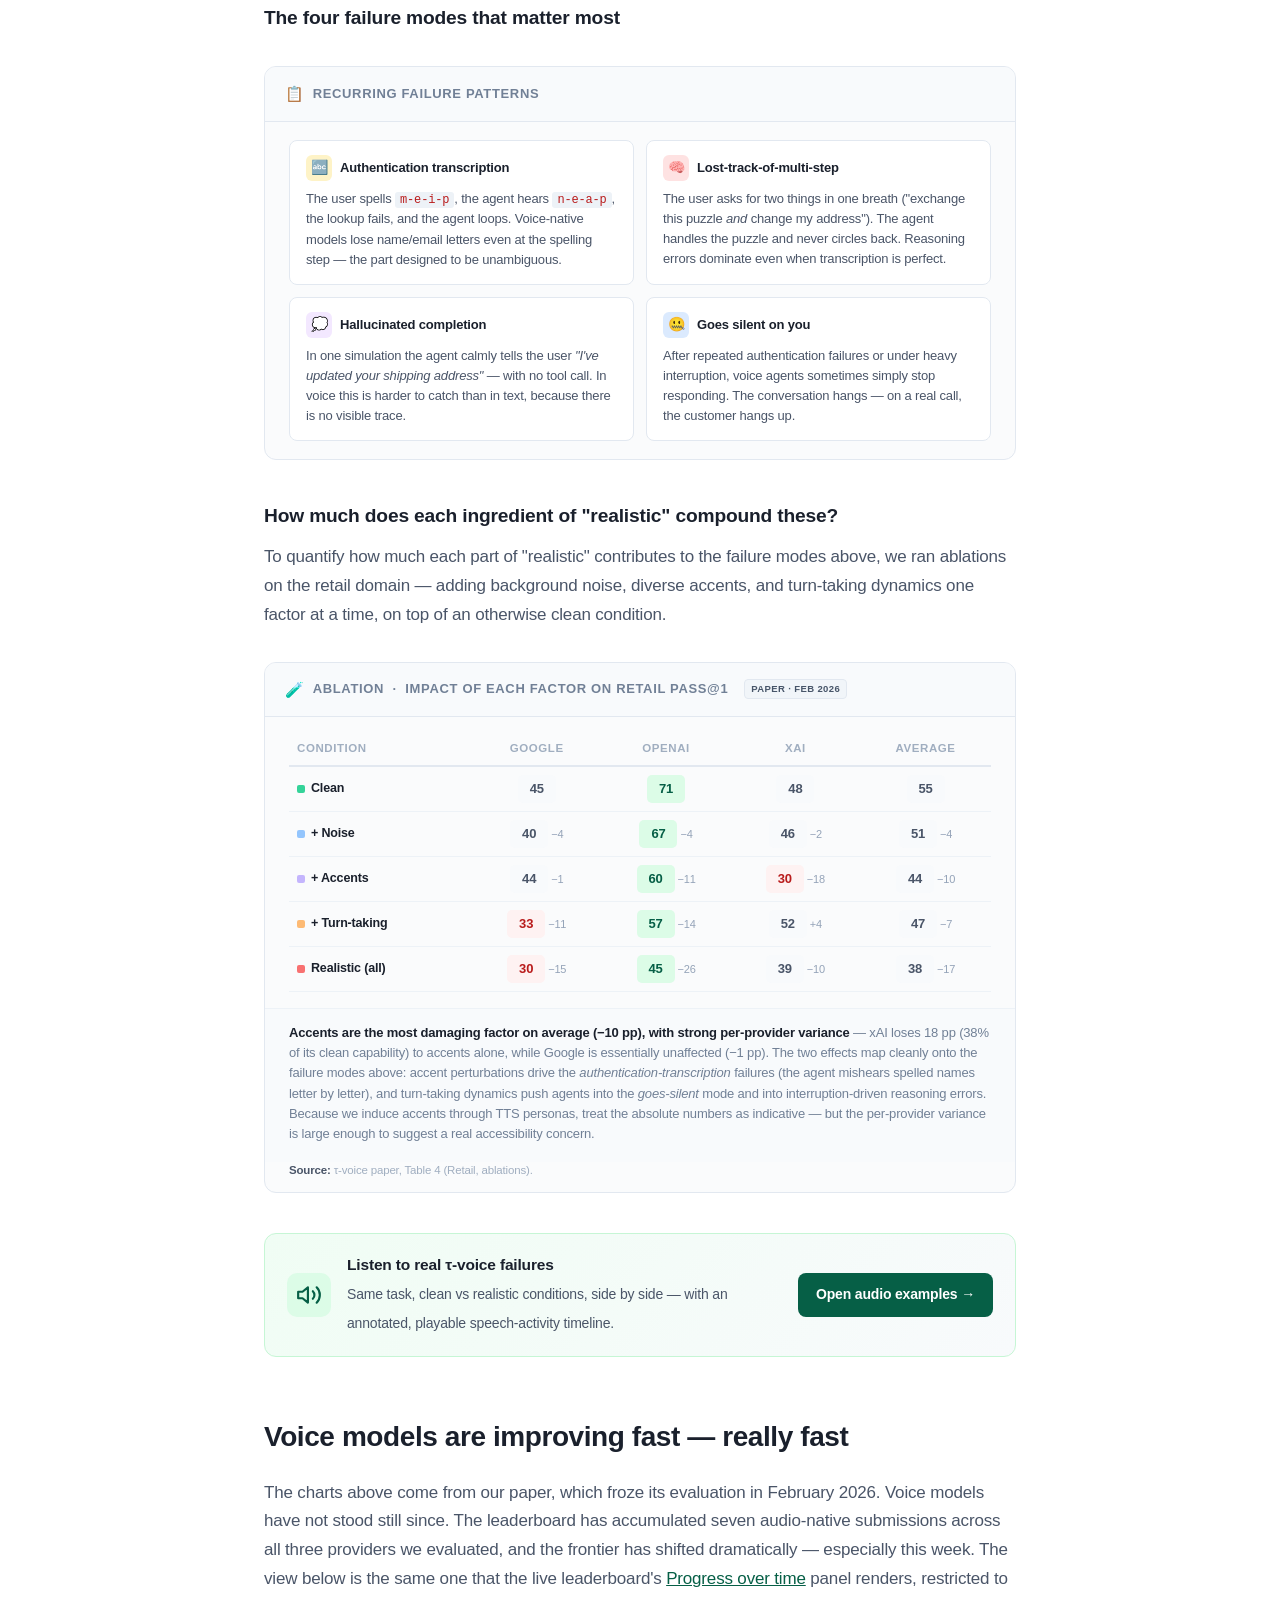
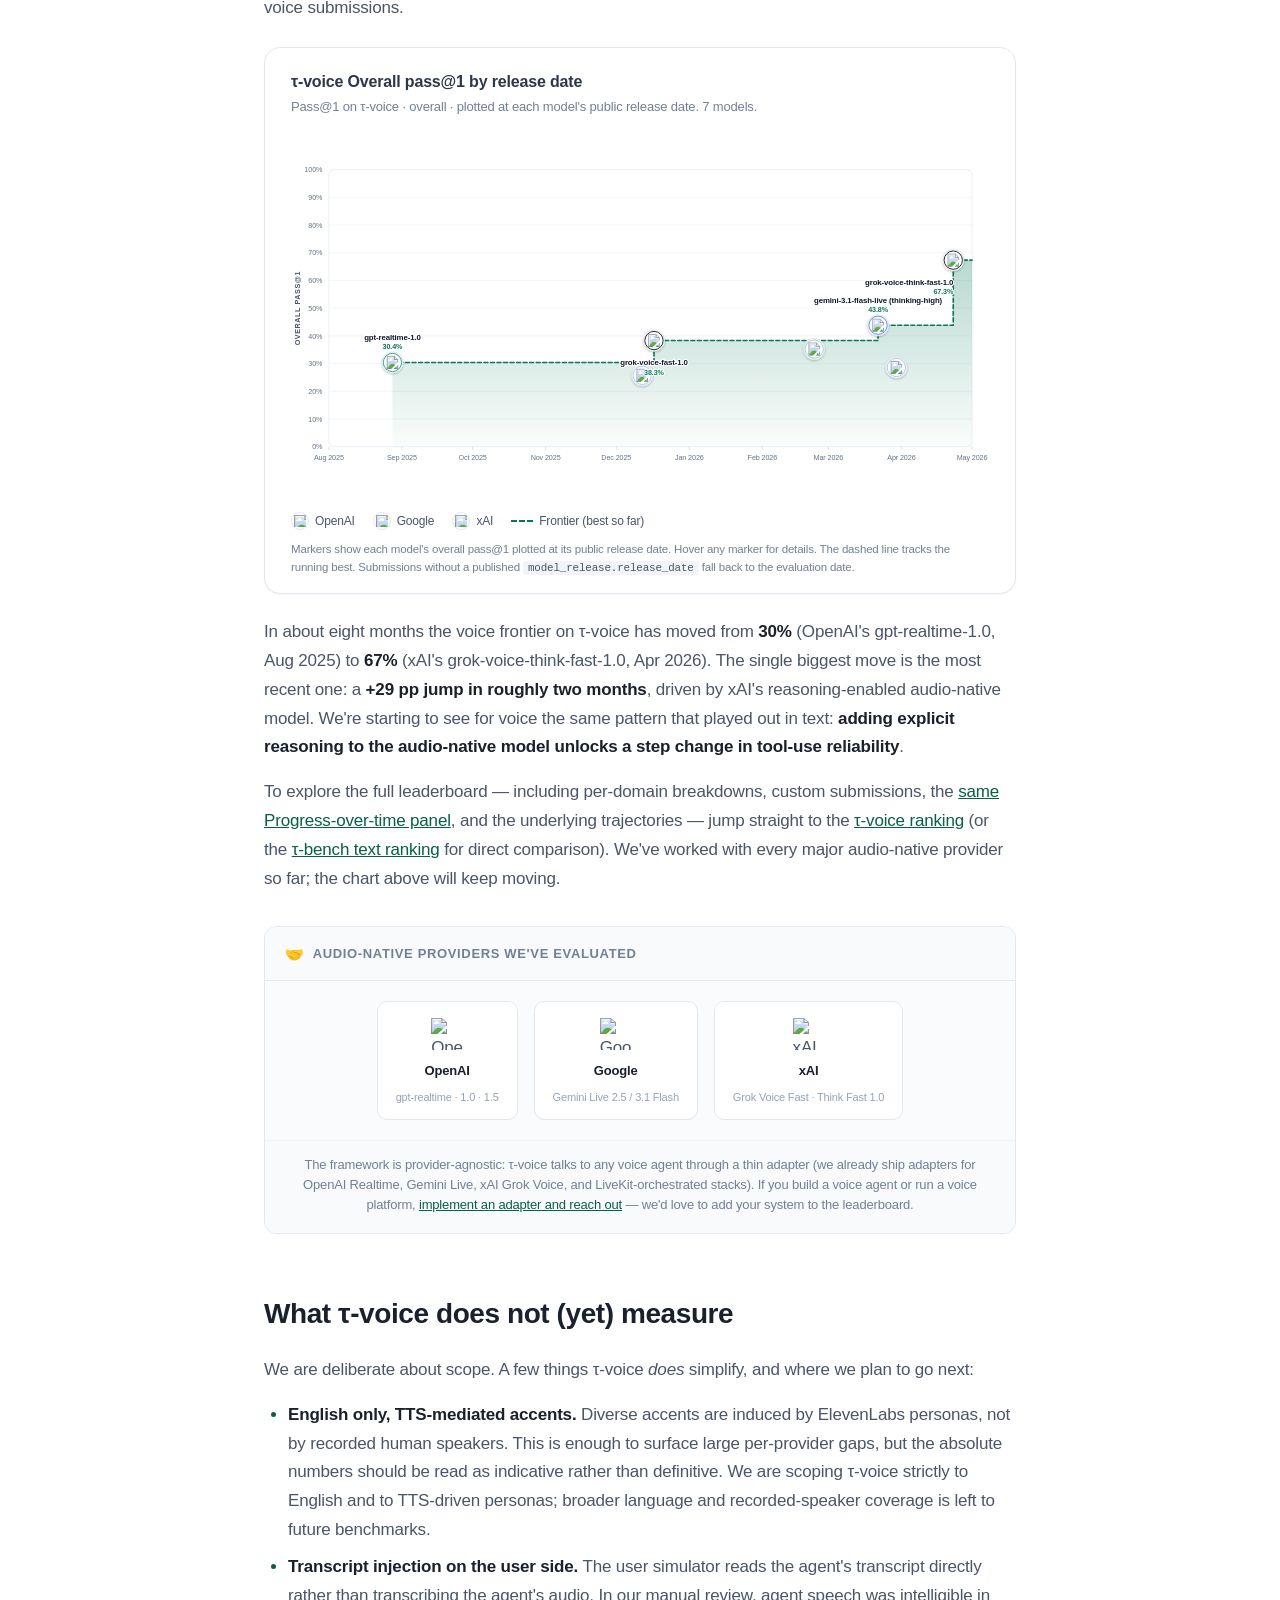
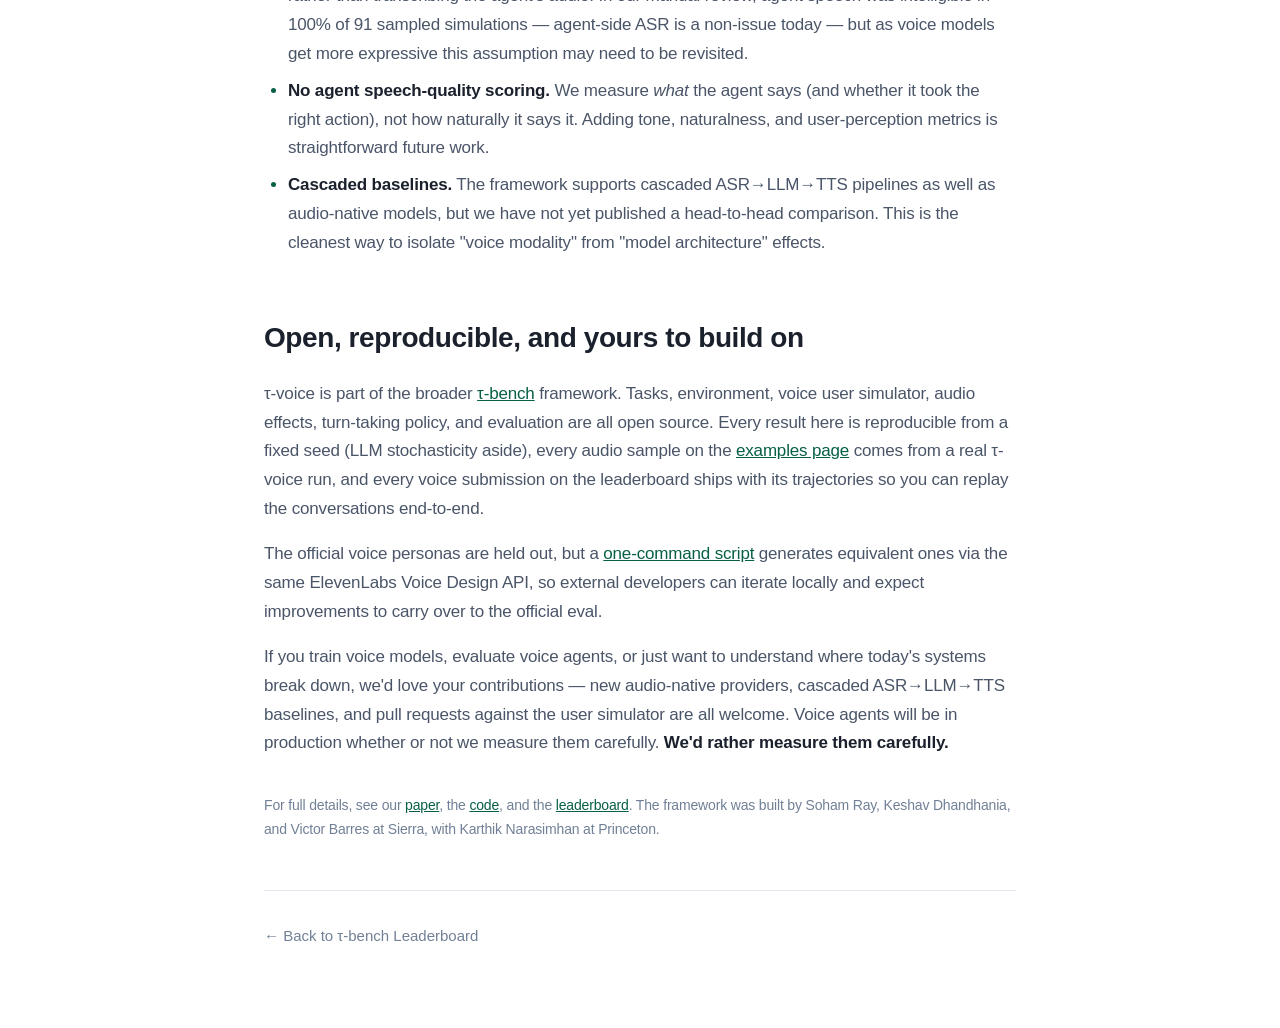
==== commit 89130613: "blog(tau-voice): merge ablation into "what's actually going wrong" In the paper the quantitative abl" ====
--- a/web/leaderboard/public/blog/tau-voice-wip.html
+++ b/web/leaderboard/public/blog/tau-voice-wip.html
@@ -744,10 +744,125 @@
         </div>
       </div>
 
-      <!-- ====== Ablations ====== -->
-      <h3>What hurts most: noise, accents, or turn-taking?</h3>
-
-      <p>To pin down which part of "realistic" matters, we ran ablations on the retail domain &mdash; adding background noise, diverse accents, and turn-taking dynamics one factor at a time, on top of an otherwise clean condition.</p>
+      <!-- ====== Failure analysis ====== -->
+      <h2>What's actually going wrong</h2>
+
+      <p>It would be tempting to attribute the voice&ndash;text gap to "the user simulator is too aggressive" or "the audio effects are unrealistic." We expected some of that ourselves, so we did the work to rule it out. Two annotators labelled every failed simulation in two analysis cohorts &mdash; <strong>Voice-Fragile</strong> (tasks the text models pass but voice-Clean models fail) and <strong>Noise-Fragile</strong> (tasks voice-Clean passes but voice-Realistic fails) &mdash; tagging both the source and type of the first critical error.</p>
+
+      <div class="demo-block" id="error-analysis">
+        <div class="demo-label"><span class="demo-label-icon">🔬</span> Manual error analysis &nbsp;·&nbsp; 91 failed simulations <span class="hc-tag hc-tag-paper" style="margin-left:8px;">paper · Feb 2026</span></div>
+        <div class="ea-cohort">
+          <div class="ea-cohort-title">Voice-Fragile cohort &mdash; 43 failures</div>
+          <div class="ea-cohort-sub">Tasks both text models pass, but a majority of voice-Clean providers fail. Isolates the cost of going voice-native.</div>
+
+          <div class="ea-row">
+            <div class="ea-row-label">Agent</div>
+            <div class="ea-row-bar">
+              <div class="ea-seg" style="width: 30.2%; background: #b91c1c;" title="Logical (13)">Logical 13</div>
+              <div class="ea-seg" style="width: 23.3%; background: #d97706;" title="Transcription (10)">Trans. 10</div>
+              <div class="ea-seg" style="width: 14.0%; background: #7c3aed;" title="Hallucination (6)">Hall. 6</div>
+              <div class="ea-seg" style="width: 9.3%; background: #2563eb;" title="Timeout (4)">T 4</div>
+              <div class="ea-seg" style="width: 2.3%; background: #0891b2;" title="VAD/Unresponsive (1)"></div>
+            </div>
+            <div class="ea-row-total">34&nbsp;(79%)</div>
+          </div>
+
+          <div class="ea-row">
+            <div class="ea-row-label">User</div>
+            <div class="ea-row-bar">
+              <div class="ea-seg" style="width: 20.9%; background: #94a3b8;" title="User logical (9)">User logical 9</div>
+            </div>
+            <div class="ea-row-total">9&nbsp;(21%)</div>
+          </div>
+        </div>
+
+        <div class="ea-cohort">
+          <div class="ea-cohort-title">Noise-Fragile cohort &mdash; 48 failures</div>
+          <div class="ea-cohort-sub">Tasks voice-Clean passes but voice-Realistic fails. Isolates the marginal cost of realistic acoustic conditions.</div>
+
+          <div class="ea-row">
+            <div class="ea-row-label">Agent</div>
+            <div class="ea-row-bar">
+              <div class="ea-seg" style="width: 33.3%; background: #b91c1c;" title="Logical (16)">Logical 16</div>
+              <div class="ea-seg" style="width: 33.3%; background: #d97706;" title="Transcription (16)">Trans. 16</div>
+              <div class="ea-seg" style="width: 12.5%; background: #7c3aed;" title="Hallucination (6)">Hall. 6</div>
+              <div class="ea-seg" style="width: 8.3%; background: #0891b2;" title="VAD/Unresponsive (4)">VAD 4</div>
+              <div class="ea-seg" style="width: 2.0%; background: #2563eb;" title="Timeout (1)"></div>
+            </div>
+            <div class="ea-row-total">43&nbsp;(90%)</div>
+          </div>
+
+          <div class="ea-row">
+            <div class="ea-row-label">User</div>
+            <div class="ea-row-bar">
+              <div class="ea-seg" style="width: 8.3%; background: #94a3b8;" title="Early termination (4)">Early 4</div>
+              <div class="ea-seg" style="width: 2.0%; background: #cbd5e1;" title="User logical (1)"></div>
+            </div>
+            <div class="ea-row-total">5&nbsp;(10%)</div>
+          </div>
+        </div>
+
+        <div class="ea-legend">
+          <span class="ea-legend-item"><span class="ea-legend-sw" style="background:#b91c1c"></span>Agent · Logical</span>
+          <span class="ea-legend-item"><span class="ea-legend-sw" style="background:#d97706"></span>Agent · Transcription</span>
+          <span class="ea-legend-item"><span class="ea-legend-sw" style="background:#7c3aed"></span>Agent · Hallucination</span>
+          <span class="ea-legend-item"><span class="ea-legend-sw" style="background:#0891b2"></span>Agent · VAD / unresponsive</span>
+          <span class="ea-legend-item"><span class="ea-legend-sw" style="background:#2563eb"></span>Agent · Timeout</span>
+          <span class="ea-legend-item"><span class="ea-legend-sw" style="background:#94a3b8"></span>User simulator</span>
+        </div>
+        <div class="chart-note">
+          Across both cohorts, <strong>79&ndash;90% of failures are agent errors</strong>. In the Voice-Fragile cohort the most common single bucket is reasoning failure even when transcription is fine; in the Noise-Fragile cohort transcription failures and reasoning failures are tied. <strong>Authentication is the dominant bottleneck in both</strong>: agents fail to transcribe a name or email even when it's spelled letter by letter, and everything downstream falls over.
+        </div>
+        <div class="source-line"><strong>Source:</strong> τ-voice paper, Table 5 &mdash; manual error analysis on 91 simulations, two raters, 84% inter-rater agreement.</div>
+      </div>
+
+      <h3>The four failure modes that matter most</h3>
+
+      <div class="demo-block" id="failure-modes">
+        <div class="demo-label"><span class="demo-label-icon">📋</span> Recurring failure patterns</div>
+        <div class="fm-grid">
+          <div class="fm-card">
+            <div class="fm-card-head">
+              <div class="fm-icon transcription">🔤</div>
+              <div>Authentication transcription</div>
+            </div>
+            <div class="fm-card-body">
+              The user spells <code>m-e-i-p</code>, the agent hears <code>n-e-a-p</code>, the lookup fails, and the agent loops. Voice-native models lose name/email letters even at the spelling step &mdash; the part designed to be unambiguous.
+            </div>
+          </div>
+          <div class="fm-card">
+            <div class="fm-card-head">
+              <div class="fm-icon logical">🧠</div>
+              <div>Lost-track-of-multi-step</div>
+            </div>
+            <div class="fm-card-body">
+              The user asks for two things in one breath ("exchange this puzzle <em>and</em> change my address"). The agent handles the puzzle and never circles back. Reasoning errors dominate even when transcription is perfect.
+            </div>
+          </div>
+          <div class="fm-card">
+            <div class="fm-card-head">
+              <div class="fm-icon hallucination">💭</div>
+              <div>Hallucinated completion</div>
+            </div>
+            <div class="fm-card-body">
+              In one simulation the agent calmly tells the user <em>"I've updated your shipping address"</em> &mdash; with no tool call. In voice this is harder to catch than in text, because there is no visible trace.
+            </div>
+          </div>
+          <div class="fm-card">
+            <div class="fm-card-head">
+              <div class="fm-icon unresponsive">🤐</div>
+              <div>Goes silent on you</div>
+            </div>
+            <div class="fm-card-body">
+              After repeated authentication failures or under heavy interruption, voice agents sometimes simply stop responding. The conversation hangs &mdash; on a real call, the customer hangs up.
+            </div>
+          </div>
+        </div>
+      </div>
+
+      <h3>How much does each ingredient of "realistic" compound these?</h3>
+
+      <p>To quantify how much each part of "realistic" contributes to the failure modes above, we ran ablations on the retail domain &mdash; adding background noise, diverse accents, and turn-taking dynamics one factor at a time, on top of an otherwise clean condition.</p>
 
       <div class="demo-block" id="ablation-chart">
         <div class="demo-label"><span class="demo-label-icon">🧪</span> Ablation &nbsp;·&nbsp; impact of each factor on Retail pass@1 <span class="hc-tag hc-tag-paper" style="margin-left:8px;">paper · Feb 2026</span></div>
@@ -802,125 +917,9 @@
           </table>
         </div>
         <div class="chart-note">
-          <strong>Accents are the most damaging factor on average (−10 pp), but the effect is highly provider-specific.</strong> xAI loses 18 pp and 38% of its clean capability to accents alone, while Google is essentially unaffected (−1 pp). Because we induce accents through TTS personas, treat the absolute numbers as indicative &mdash; but the per-provider variance is large enough to suggest a real accessibility concern. Turn-taking is Google's worst single factor; for OpenAI, both turn-taking and accents bite hard.
+          <strong>Accents are the most damaging factor on average (−10 pp), with strong per-provider variance</strong> &mdash; xAI loses 18 pp (38% of its clean capability) to accents alone, while Google is essentially unaffected (−1 pp). The two effects map cleanly onto the failure modes above: accent perturbations drive the <em>authentication-transcription</em> failures (the agent mishears spelled names letter by letter), and turn-taking dynamics push agents into the <em>goes-silent</em> mode and into interruption-driven reasoning errors. Because we induce accents through TTS personas, treat the absolute numbers as indicative &mdash; but the per-provider variance is large enough to suggest a real accessibility concern.
         </div>
         <div class="source-line"><strong>Source:</strong> τ-voice paper, Table 4 (Retail, ablations).</div>
-      </div>
-
-      <!-- ====== Failure analysis ====== -->
-      <h2>What's actually going wrong</h2>
-
-      <p>It would be tempting to attribute the voice&ndash;text gap to "the user simulator is too aggressive" or "the audio effects are unrealistic." We expected some of that ourselves, so we did the work to rule it out. Two annotators labelled every failed simulation in two analysis cohorts &mdash; <strong>Voice-Fragile</strong> (tasks the text models pass but voice-Clean models fail) and <strong>Noise-Fragile</strong> (tasks voice-Clean passes but voice-Realistic fails) &mdash; tagging both the source and type of the first critical error.</p>
-
-      <div class="demo-block" id="error-analysis">
-        <div class="demo-label"><span class="demo-label-icon">🔬</span> Manual error analysis &nbsp;·&nbsp; 91 failed simulations <span class="hc-tag hc-tag-paper" style="margin-left:8px;">paper · Feb 2026</span></div>
-        <div class="ea-cohort">
-          <div class="ea-cohort-title">Voice-Fragile cohort &mdash; 43 failures</div>
-          <div class="ea-cohort-sub">Tasks both text models pass, but a majority of voice-Clean providers fail. Isolates the cost of going voice-native.</div>
-
-          <div class="ea-row">
-            <div class="ea-row-label">Agent</div>
-            <div class="ea-row-bar">
-              <div class="ea-seg" style="width: 30.2%; background: #b91c1c;" title="Logical (13)">Logical 13</div>
-              <div class="ea-seg" style="width: 23.3%; background: #d97706;" title="Transcription (10)">Trans. 10</div>
-              <div class="ea-seg" style="width: 14.0%; background: #7c3aed;" title="Hallucination (6)">Hall. 6</div>
-              <div class="ea-seg" style="width: 9.3%; background: #2563eb;" title="Timeout (4)">T 4</div>
-              <div class="ea-seg" style="width: 2.3%; background: #0891b2;" title="VAD/Unresponsive (1)"></div>
-            </div>
-            <div class="ea-row-total">34&nbsp;(79%)</div>
-          </div>
-
-          <div class="ea-row">
-            <div class="ea-row-label">User</div>
-            <div class="ea-row-bar">
-              <div class="ea-seg" style="width: 20.9%; background: #94a3b8;" title="User logical (9)">User logical 9</div>
-            </div>
-            <div class="ea-row-total">9&nbsp;(21%)</div>
-          </div>
-        </div>
-
-        <div class="ea-cohort">
-          <div class="ea-cohort-title">Noise-Fragile cohort &mdash; 48 failures</div>
-          <div class="ea-cohort-sub">Tasks voice-Clean passes but voice-Realistic fails. Isolates the marginal cost of realistic acoustic conditions.</div>
-
-          <div class="ea-row">
-            <div class="ea-row-label">Agent</div>
-            <div class="ea-row-bar">
-              <div class="ea-seg" style="width: 33.3%; background: #b91c1c;" title="Logical (16)">Logical 16</div>
-              <div class="ea-seg" style="width: 33.3%; background: #d97706;" title="Transcription (16)">Trans. 16</div>
-              <div class="ea-seg" style="width: 12.5%; background: #7c3aed;" title="Hallucination (6)">Hall. 6</div>
-              <div class="ea-seg" style="width: 8.3%; background: #0891b2;" title="VAD/Unresponsive (4)">VAD 4</div>
-              <div class="ea-seg" style="width: 2.0%; background: #2563eb;" title="Timeout (1)"></div>
-            </div>
-            <div class="ea-row-total">43&nbsp;(90%)</div>
-          </div>
-
-          <div class="ea-row">
-            <div class="ea-row-label">User</div>
-            <div class="ea-row-bar">
-              <div class="ea-seg" style="width: 8.3%; background: #94a3b8;" title="Early termination (4)">Early 4</div>
-              <div class="ea-seg" style="width: 2.0%; background: #cbd5e1;" title="User logical (1)"></div>
-            </div>
-            <div class="ea-row-total">5&nbsp;(10%)</div>
-          </div>
-        </div>
-
-        <div class="ea-legend">
-          <span class="ea-legend-item"><span class="ea-legend-sw" style="background:#b91c1c"></span>Agent · Logical</span>
-          <span class="ea-legend-item"><span class="ea-legend-sw" style="background:#d97706"></span>Agent · Transcription</span>
-          <span class="ea-legend-item"><span class="ea-legend-sw" style="background:#7c3aed"></span>Agent · Hallucination</span>
-          <span class="ea-legend-item"><span class="ea-legend-sw" style="background:#0891b2"></span>Agent · VAD / unresponsive</span>
-          <span class="ea-legend-item"><span class="ea-legend-sw" style="background:#2563eb"></span>Agent · Timeout</span>
-          <span class="ea-legend-item"><span class="ea-legend-sw" style="background:#94a3b8"></span>User simulator</span>
-        </div>
-        <div class="chart-note">
-          Across both cohorts, <strong>79&ndash;90% of failures are agent errors</strong>. In the Voice-Fragile cohort the most common single bucket is reasoning failure even when transcription is fine; in the Noise-Fragile cohort transcription failures and reasoning failures are tied. <strong>Authentication is the dominant bottleneck in both</strong>: agents fail to transcribe a name or email even when it's spelled letter by letter, and everything downstream falls over.
-        </div>
-        <div class="source-line"><strong>Source:</strong> τ-voice paper, Table 5 &mdash; manual error analysis on 91 simulations, two raters, 84% inter-rater agreement.</div>
-      </div>
-
-      <h3>The four failure modes that matter most</h3>
-
-      <div class="demo-block" id="failure-modes">
-        <div class="demo-label"><span class="demo-label-icon">📋</span> Recurring failure patterns</div>
-        <div class="fm-grid">
-          <div class="fm-card">
-            <div class="fm-card-head">
-              <div class="fm-icon transcription">🔤</div>
-              <div>Authentication transcription</div>
-            </div>
-            <div class="fm-card-body">
-              The user spells <code>m-e-i-p</code>, the agent hears <code>n-e-a-p</code>, the lookup fails, and the agent loops. Voice-native models lose name/email letters even at the spelling step &mdash; the part designed to be unambiguous.
-            </div>
-          </div>
-          <div class="fm-card">
-            <div class="fm-card-head">
-              <div class="fm-icon logical">🧠</div>
-              <div>Lost-track-of-multi-step</div>
-            </div>
-            <div class="fm-card-body">
-              The user asks for two things in one breath ("exchange this puzzle <em>and</em> change my address"). The agent handles the puzzle and never circles back. Reasoning errors dominate even when transcription is perfect.
-            </div>
-          </div>
-          <div class="fm-card">
-            <div class="fm-card-head">
-              <div class="fm-icon hallucination">💭</div>
-              <div>Hallucinated completion</div>
-            </div>
-            <div class="fm-card-body">
-              In one simulation the agent calmly tells the user <em>"I've updated your shipping address"</em> &mdash; with no tool call. In voice this is harder to catch than in text, because there is no visible trace.
-            </div>
-          </div>
-          <div class="fm-card">
-            <div class="fm-card-head">
-              <div class="fm-icon unresponsive">🤐</div>
-              <div>Goes silent on you</div>
-            </div>
-            <div class="fm-card-body">
-              After repeated authentication failures or under heavy interruption, voice agents sometimes simply stop responding. The conversation hangs &mdash; on a real call, the customer hangs up.
-            </div>
-          </div>
-        </div>
       </div>
 
       <!-- ====== Listen for yourself CTA ====== -->
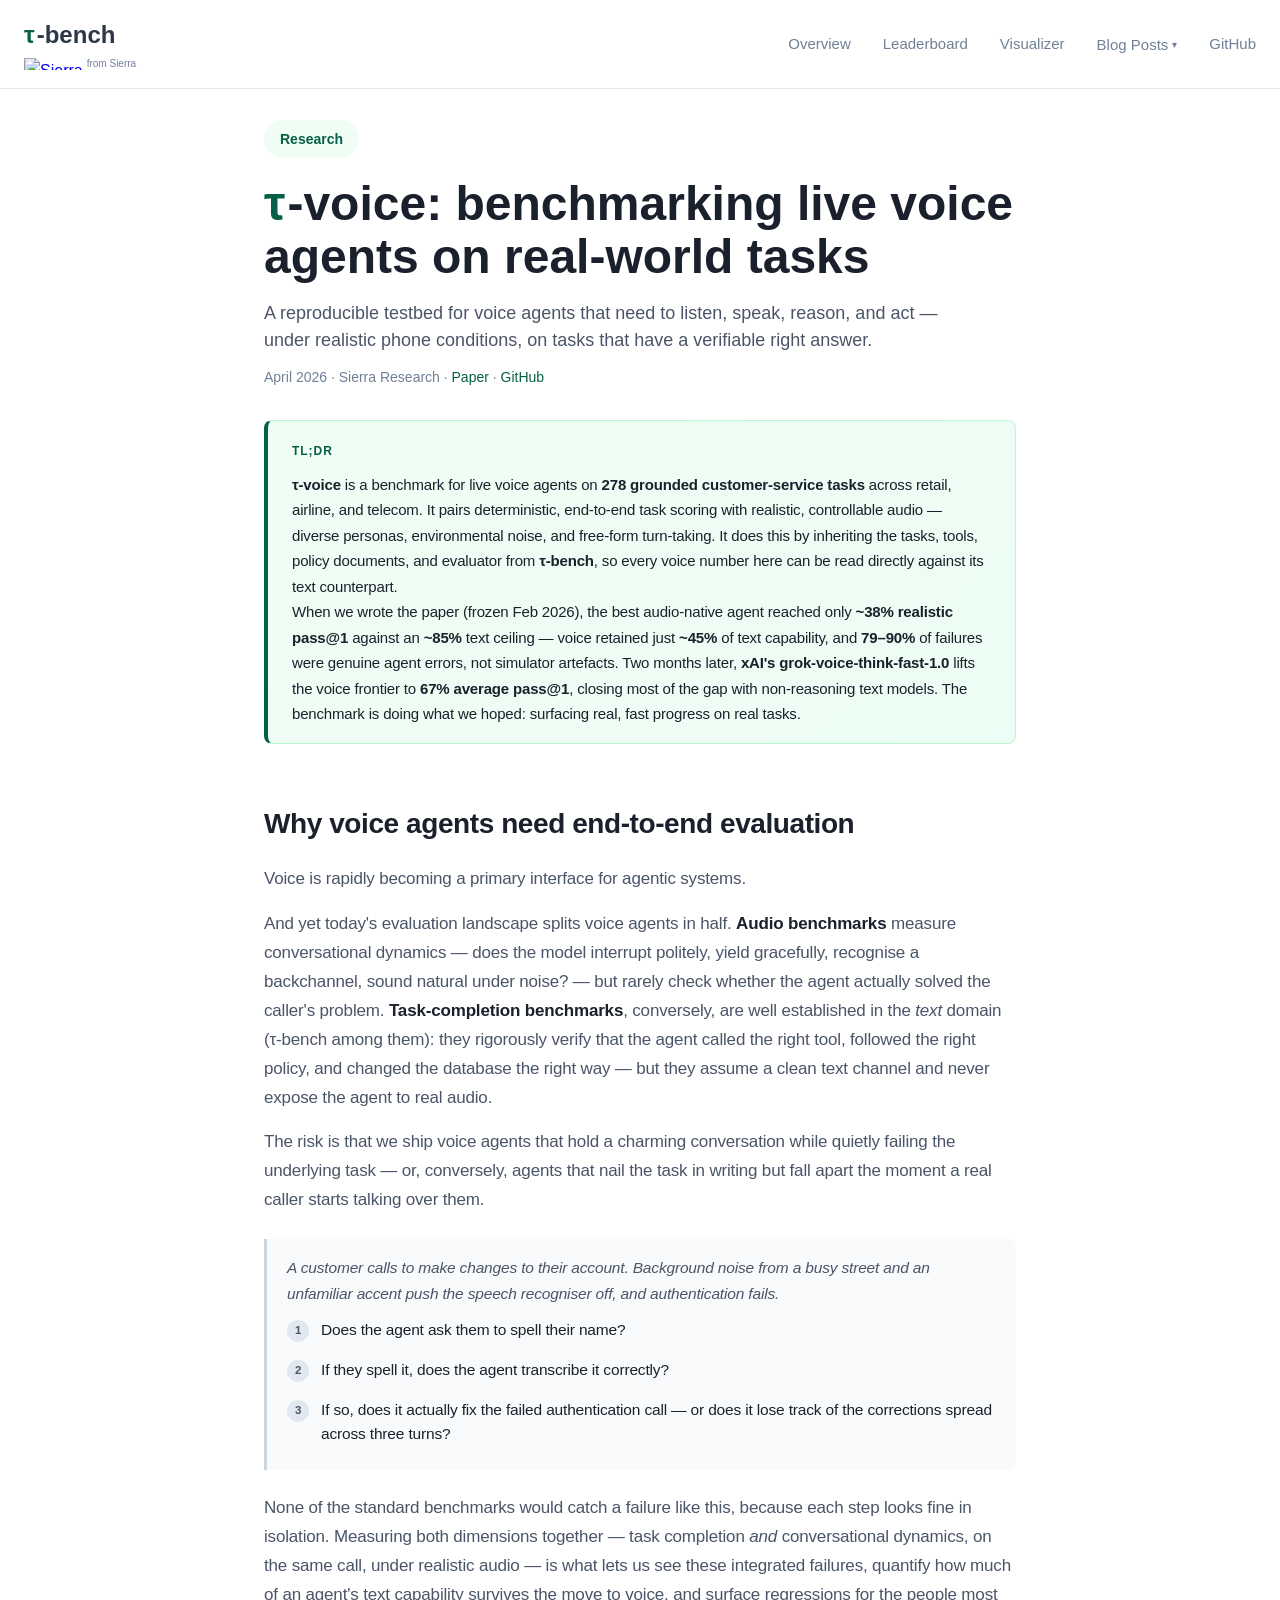
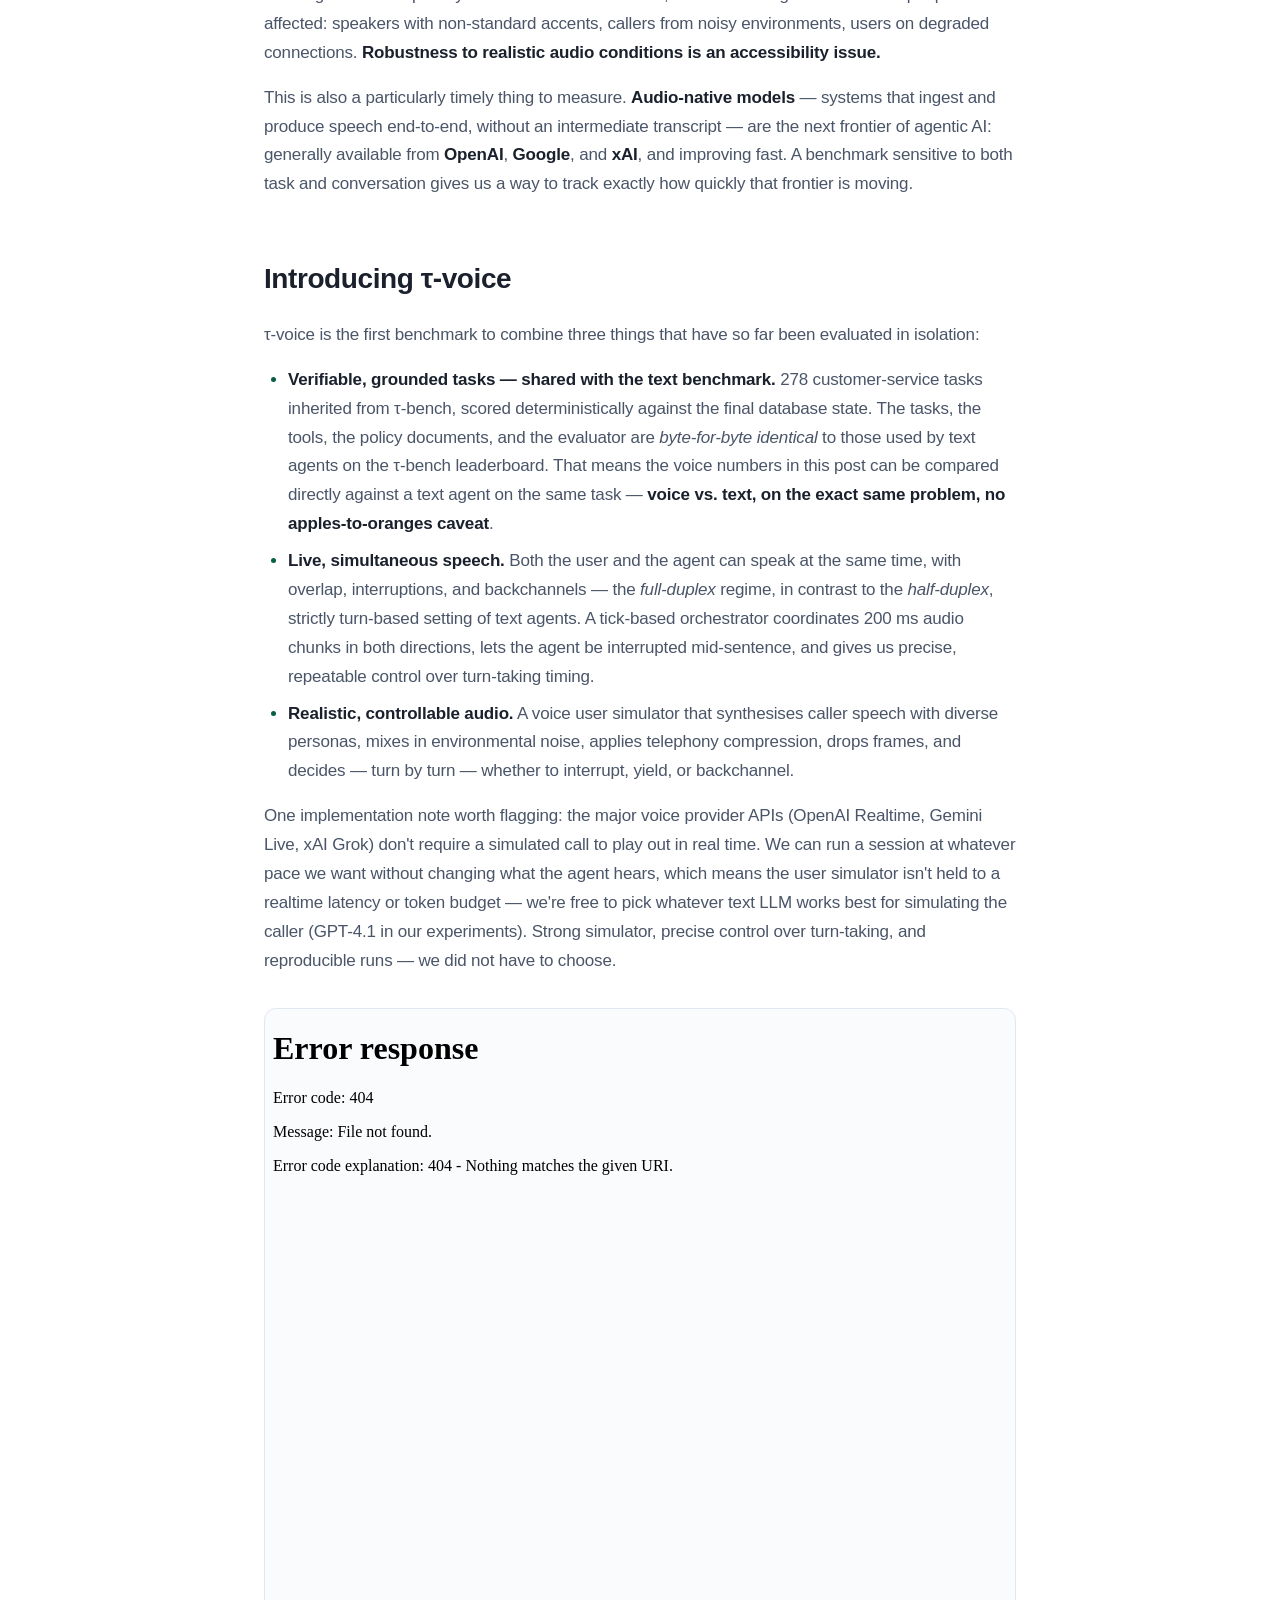
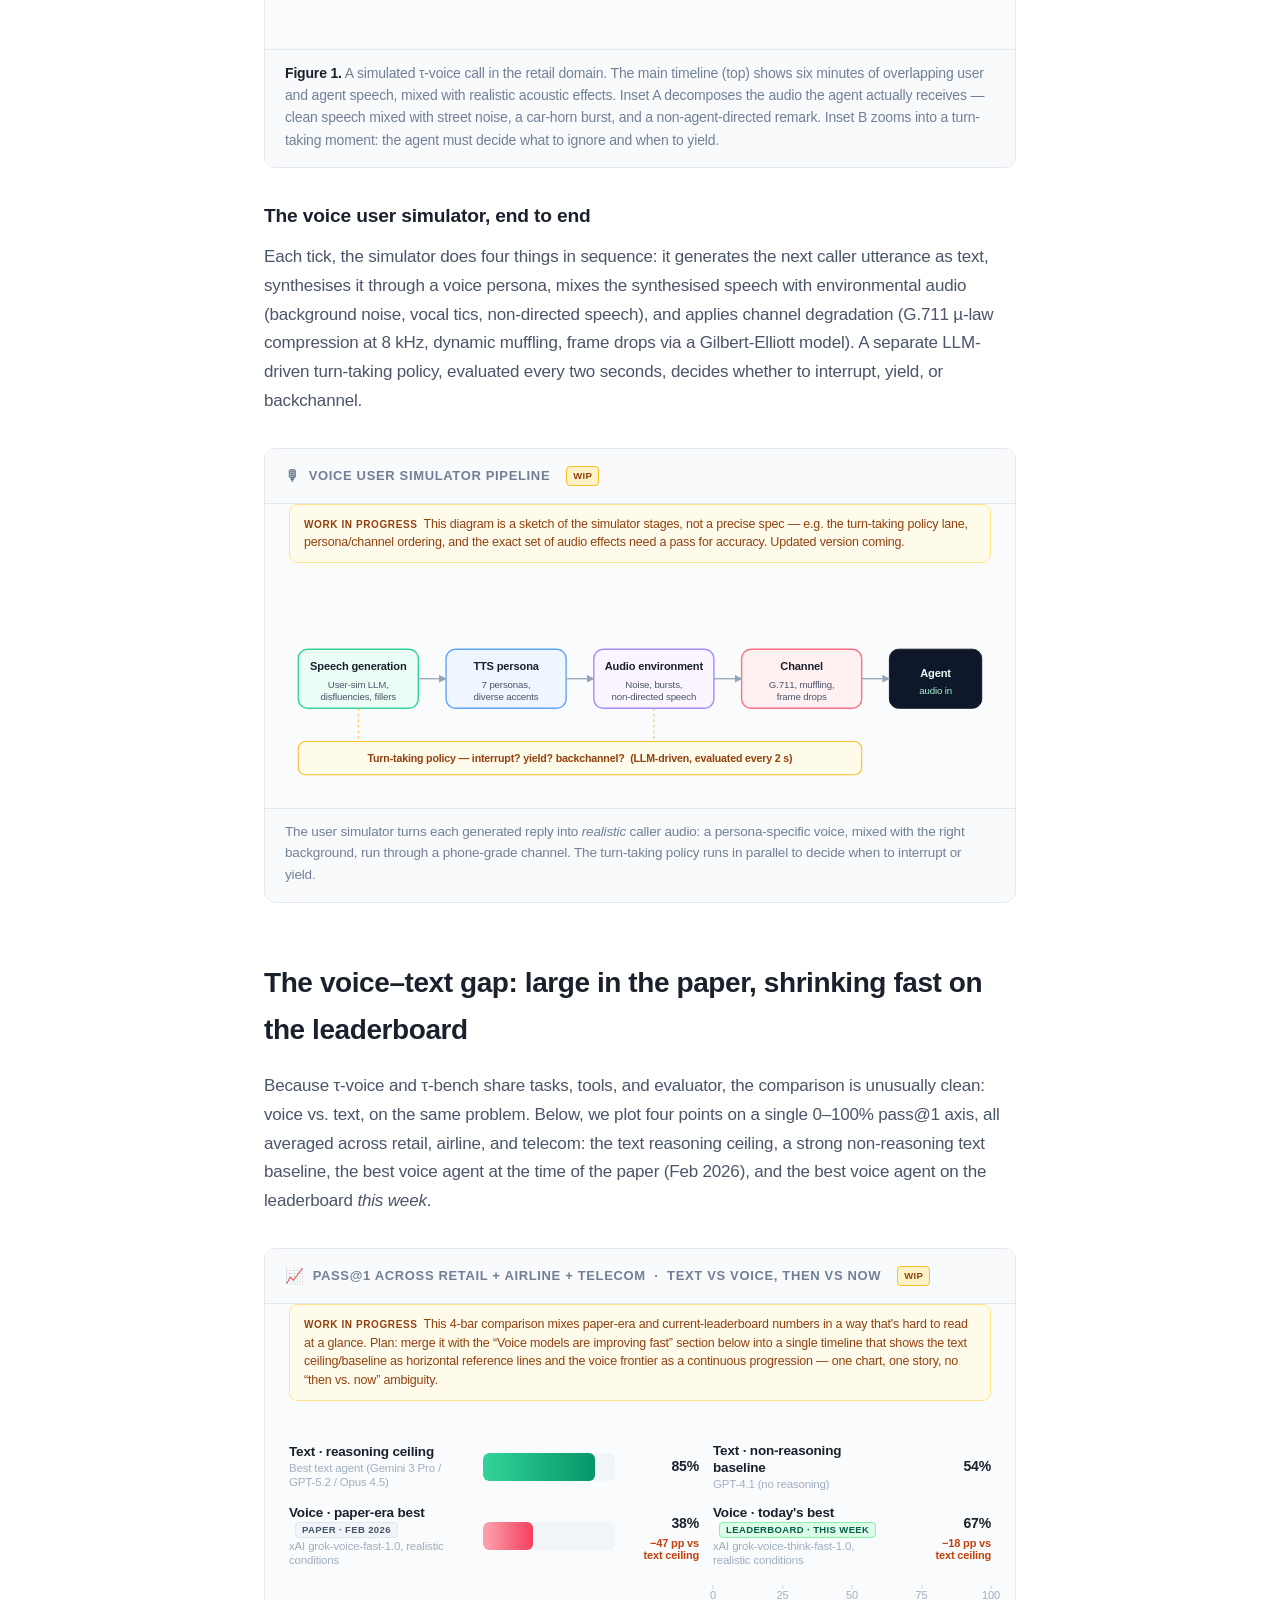
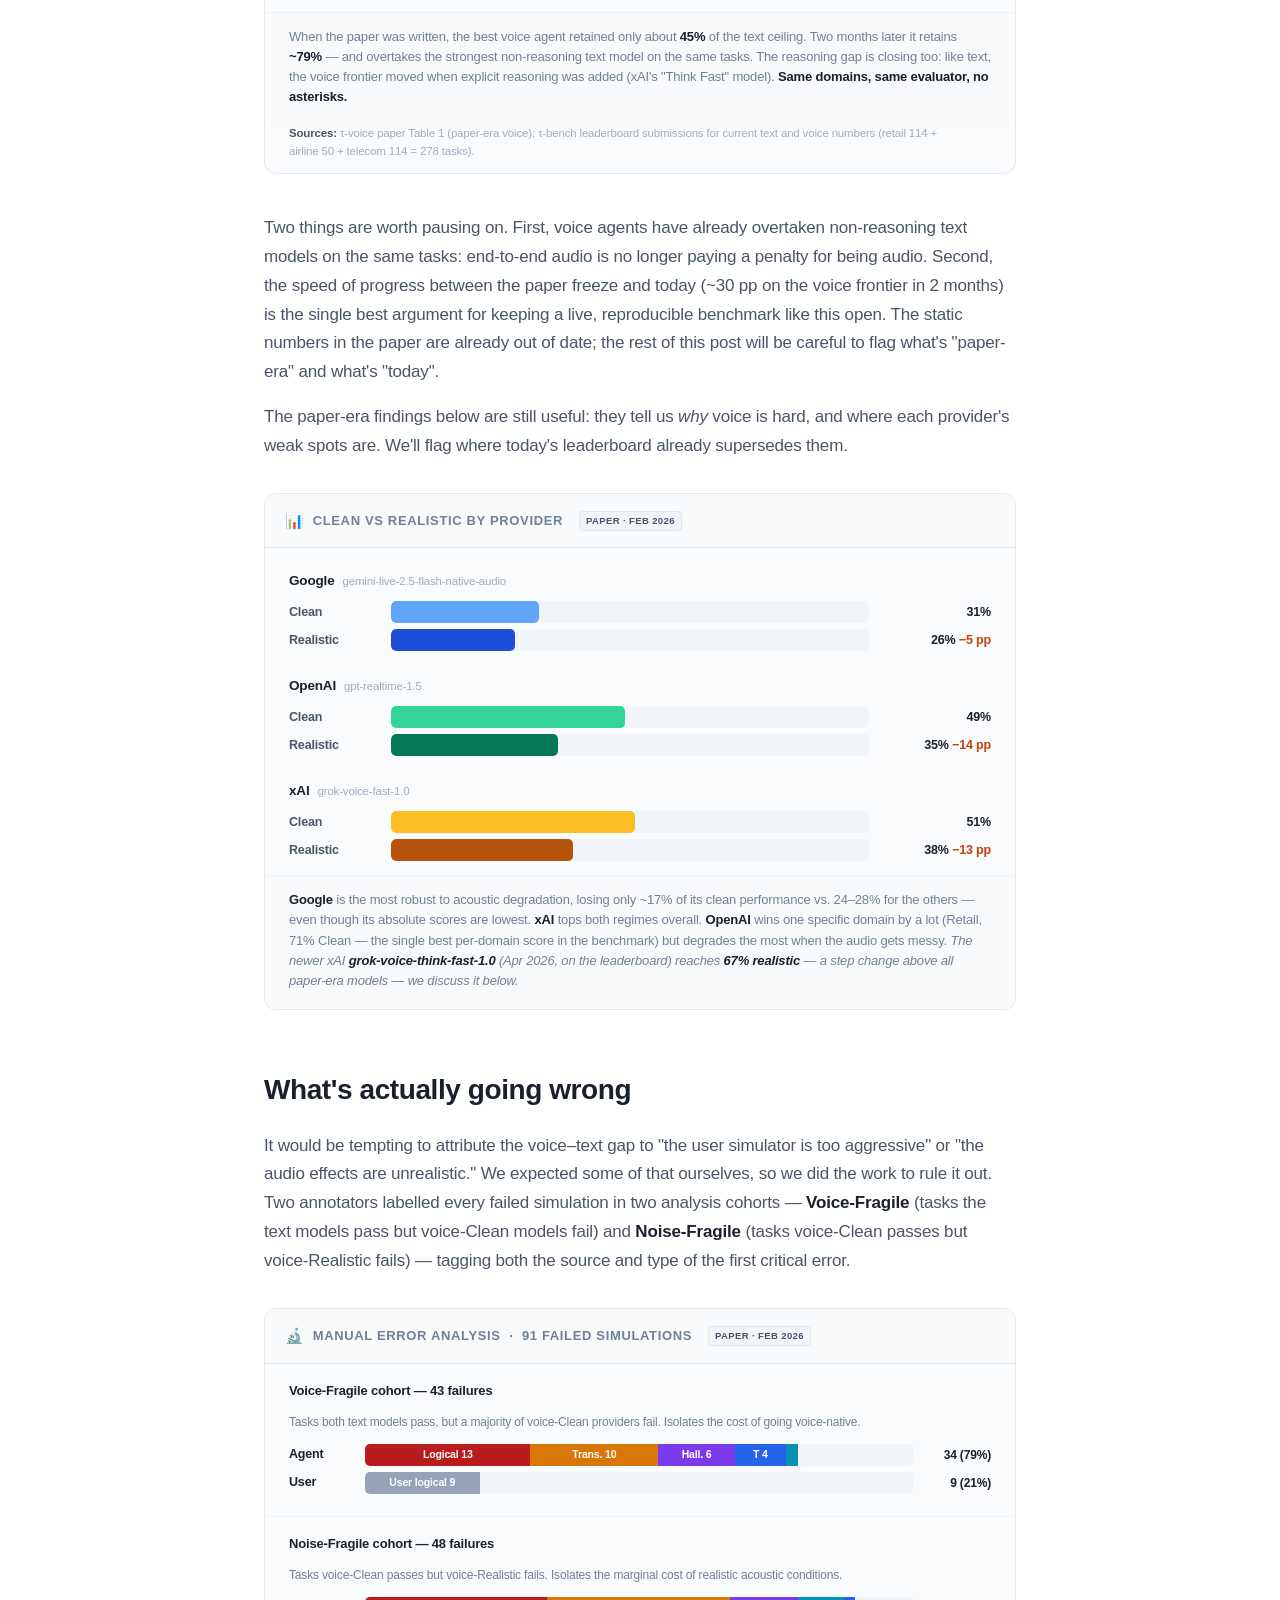
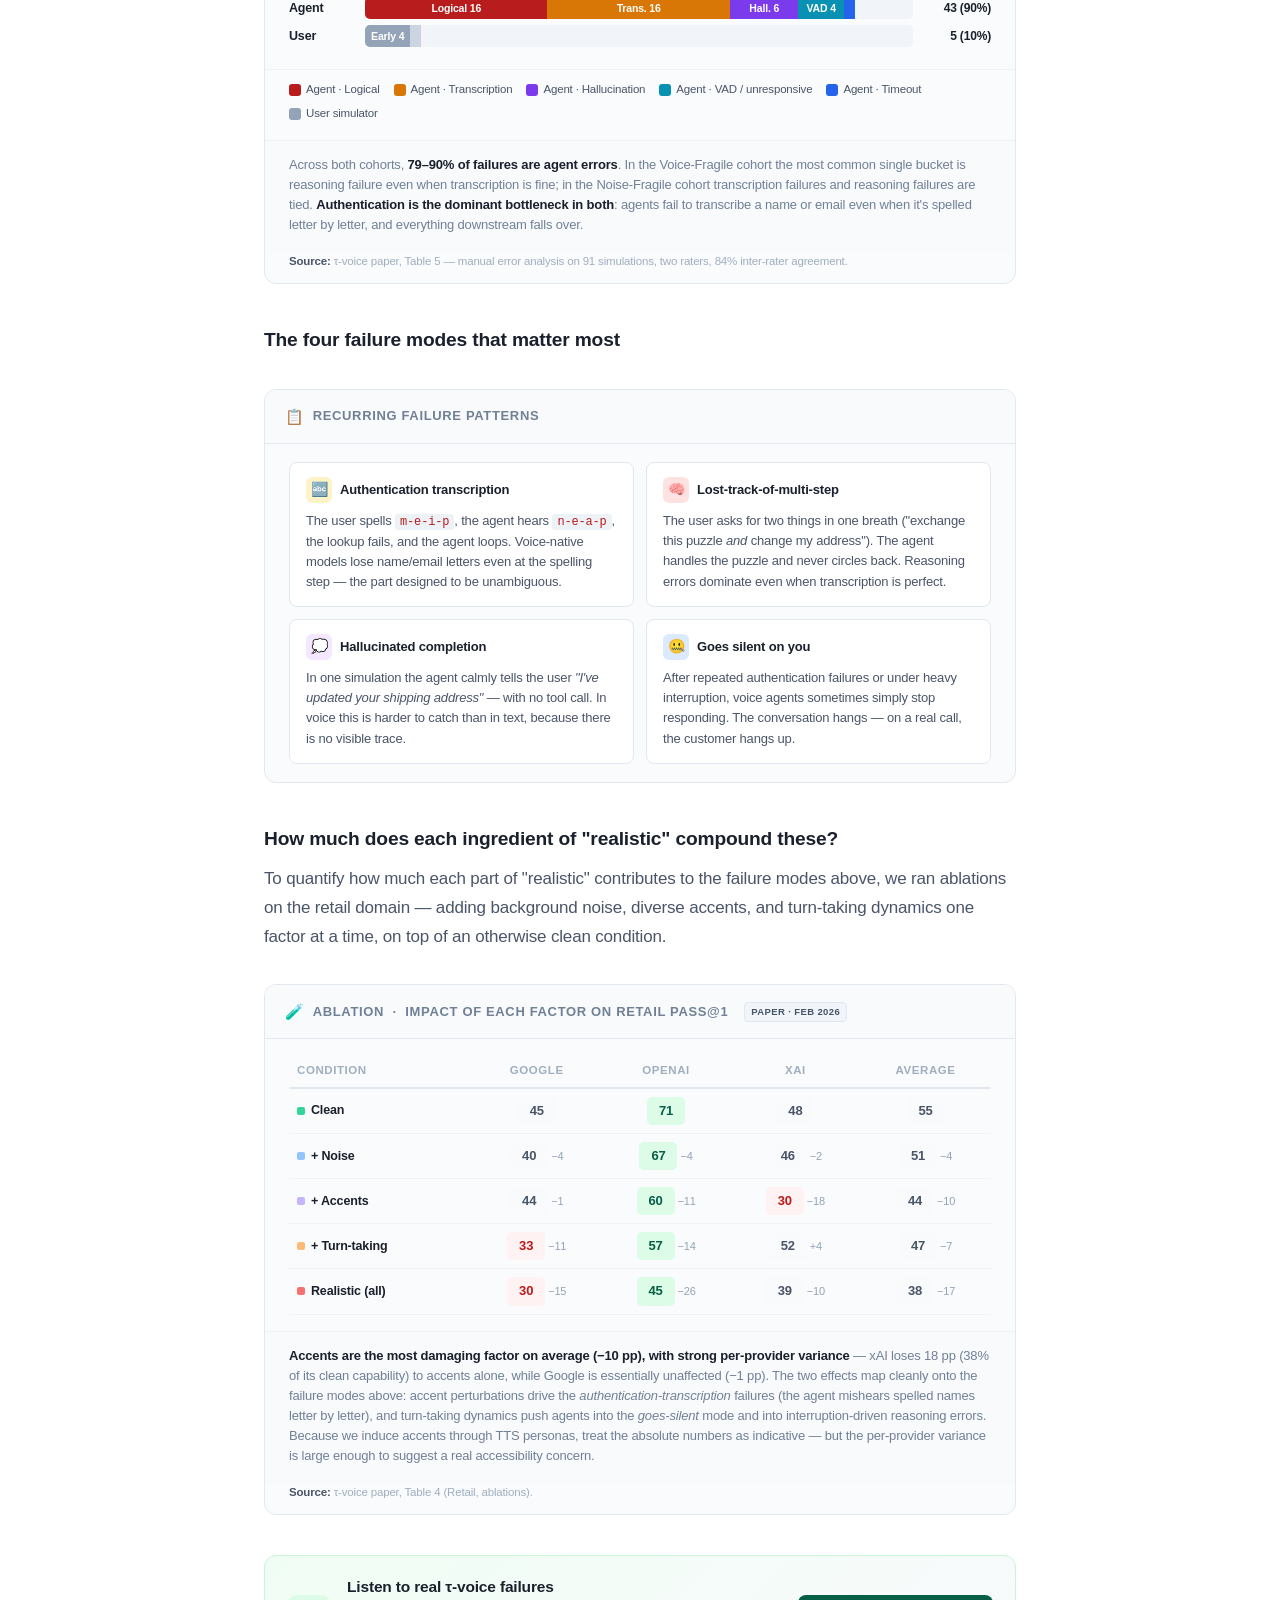
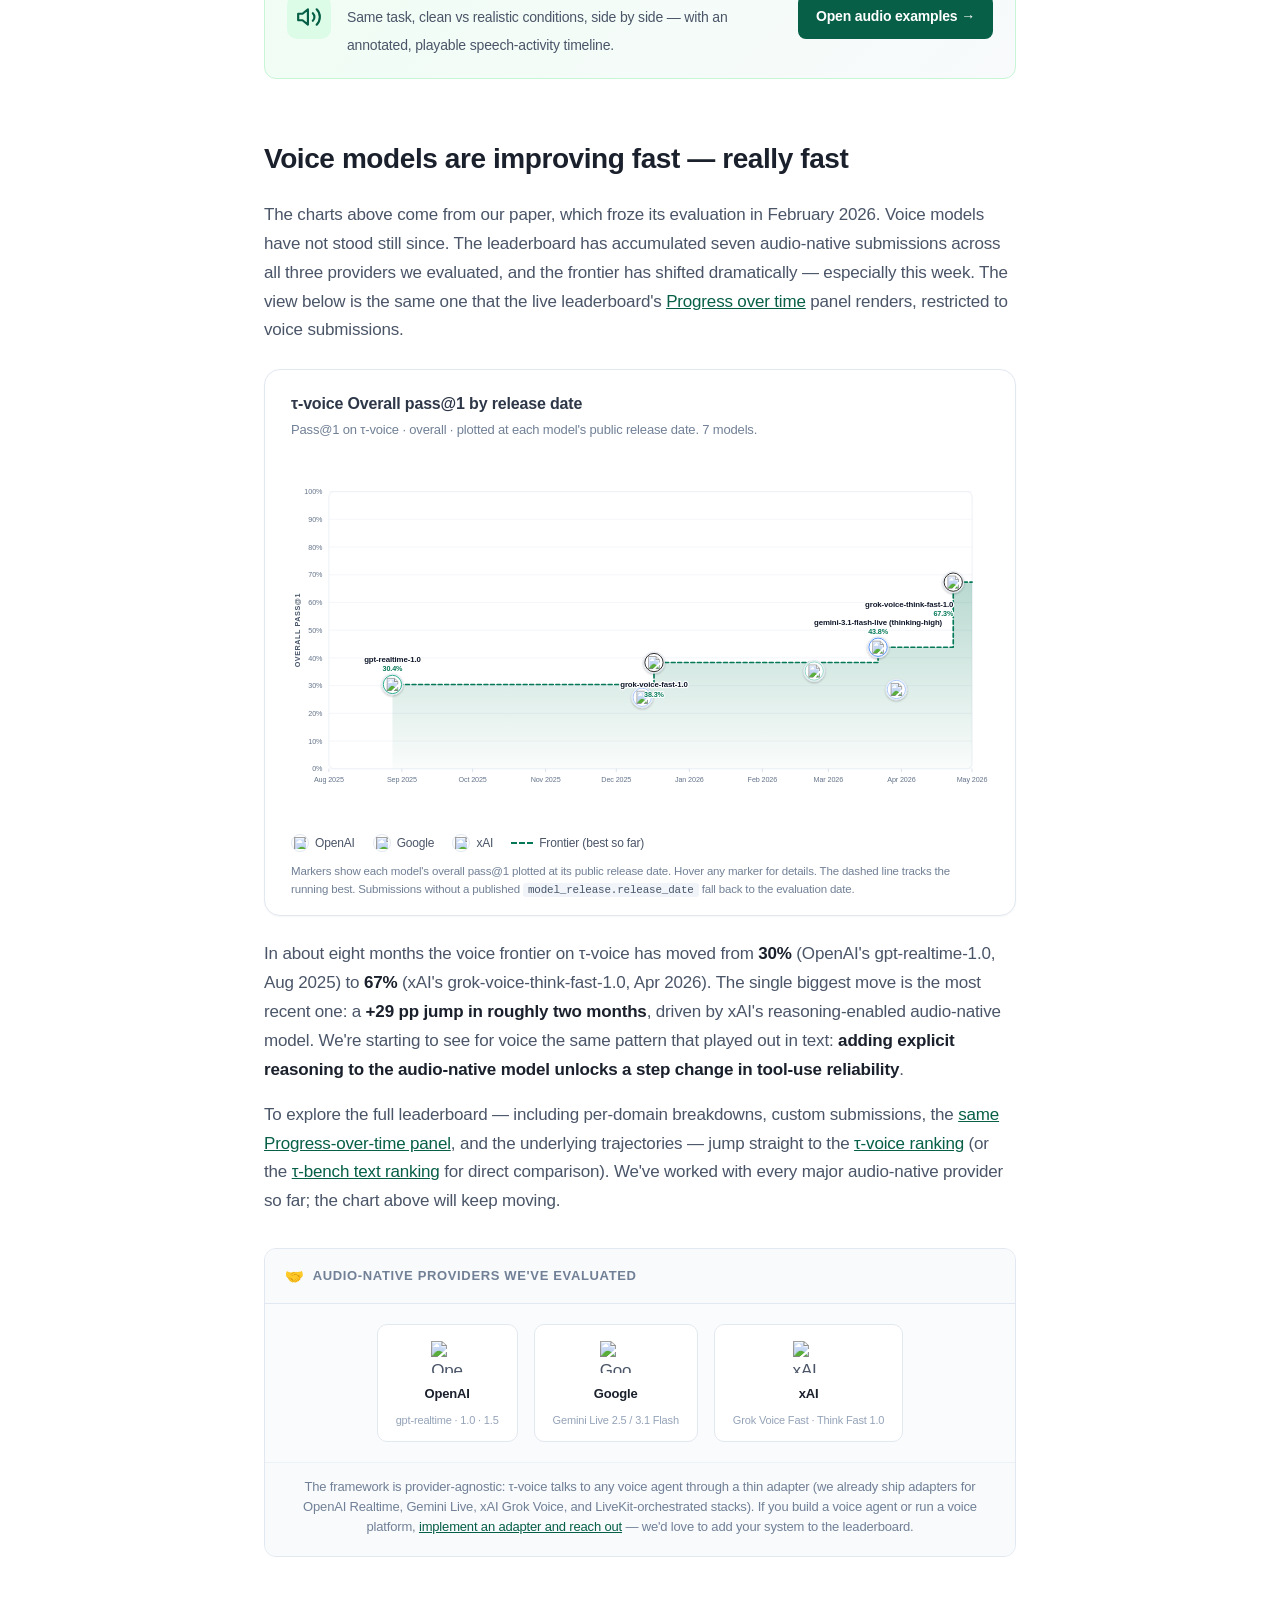
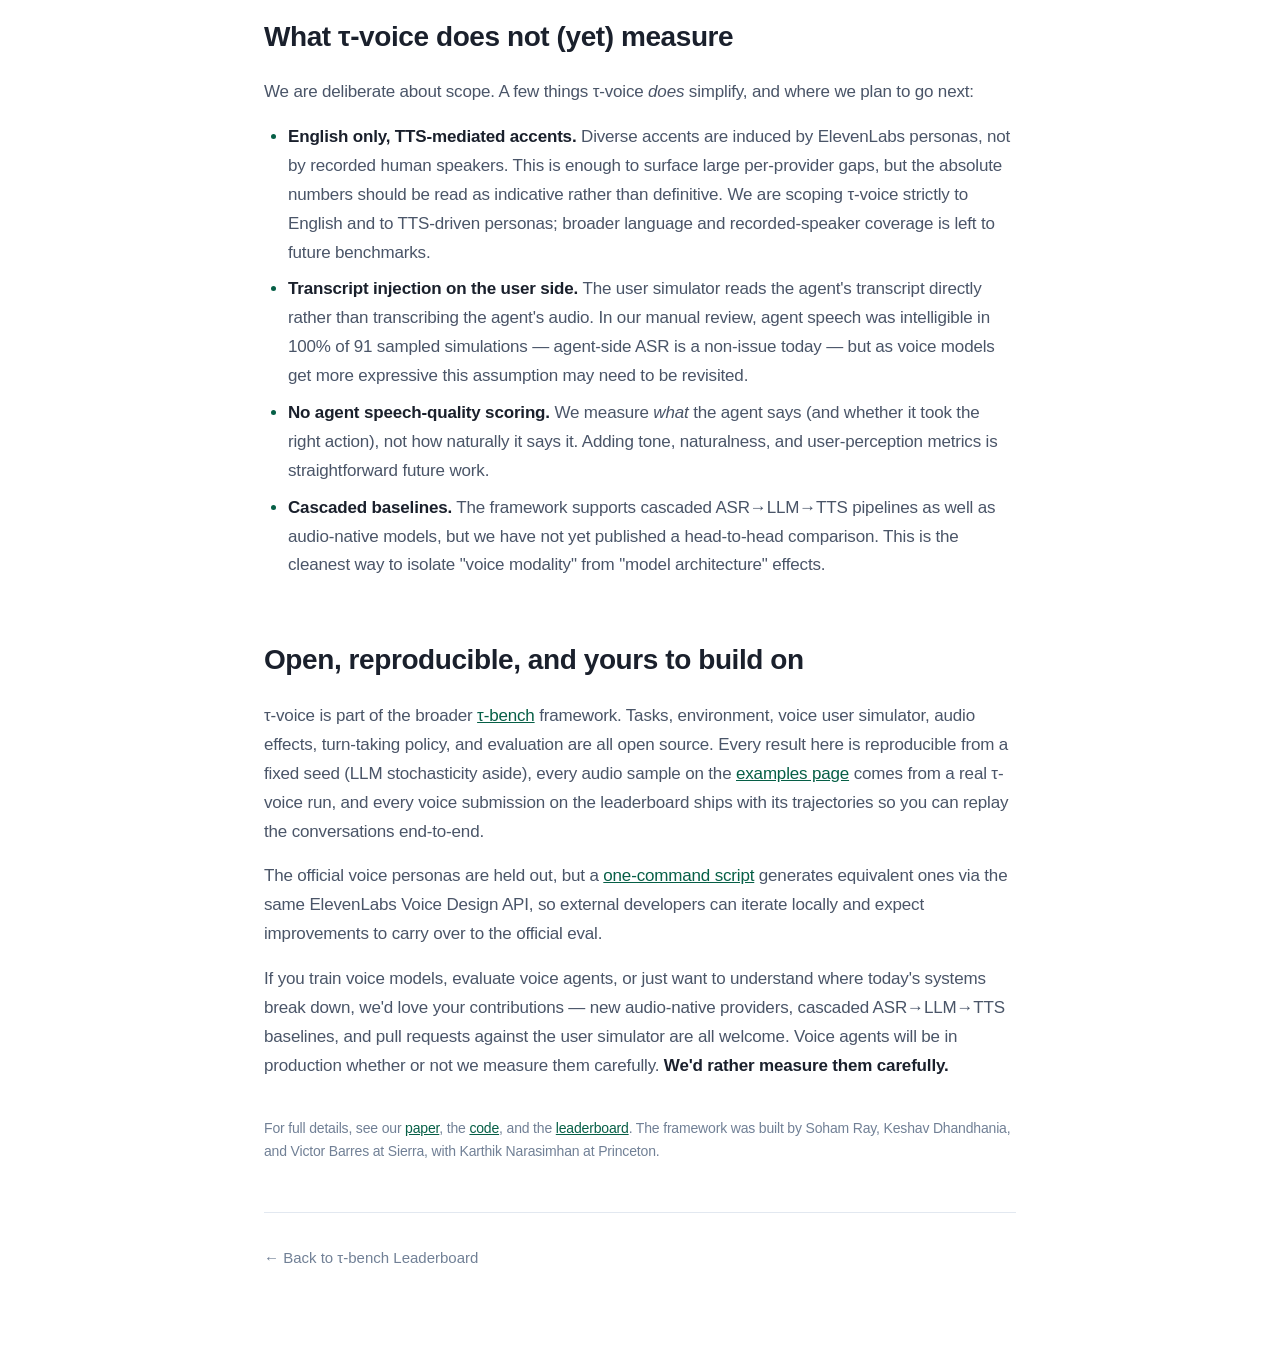
==== commit fb7f5ae1: "blog(tau-voice): flag WIP sections for the shared work-in-progress draft Add an amber "WIP" badge st" ====
--- a/web/leaderboard/public/blog/tau-voice-wip.html
+++ b/web/leaderboard/public/blog/tau-voice-wip.html
@@ -130,6 +130,26 @@
       border-radius: 0 8px 8px 0;
     }
     .story-callout strong { font-style: normal; }
+    .story-callout .callout-lead { margin: 0 0 12px; }
+    .story-callout .callout-steps {
+      list-style: none; margin: 0; padding: 0;
+      display: flex; flex-direction: column; gap: 8px;
+      counter-reset: callout-step;
+    }
+    .story-callout .callout-steps li {
+      display: flex; align-items: flex-start; gap: 12px;
+      font-style: normal; color: #1a202c; font-weight: 500;
+      line-height: 1.55;
+    }
+    .story-callout .callout-step-num {
+      flex: 0 0 22px; height: 22px; border-radius: 50%;
+      background: #e2e8f0; color: #4a5568;
+      font-family: -apple-system, BlinkMacSystemFont, sans-serif;
+      font-size: 11.5px; font-weight: 700;
+      display: inline-flex; align-items: center; justify-content: center;
+      margin-top: 2px;
+    }
+    .story-callout .callout-step-text { flex: 1; }
 
     /* Demo block (matches example pages) */
     .demo-block {
@@ -205,6 +225,20 @@
     }
     .hc-tag-paper { background: #f1f5f9; color: #475569; border: 1px solid #e2e8f0; }
     .hc-tag-now { background: #dcfce7; color: #065f46; border: 1px solid #86efac; }
+    .hc-tag-wip { background: #fef3c7; color: #92400e; border: 1px solid #fbbf24; }
+
+    /* Work-in-progress note (yellow callout under a WIP-tagged demo block) */
+    .wip-note {
+      background: #fffbeb; border: 1px solid #fde68a; border-radius: 8px;
+      padding: 10px 14px; margin: 0 24px 20px;
+      font-size: 12.5px; color: #92400e; line-height: 1.5;
+    }
+    .wip-note strong { color: #78350f; }
+    .wip-note-label {
+      display: inline-block; font-size: 10px; font-weight: 700;
+      letter-spacing: 0.06em; text-transform: uppercase;
+      color: #92400e; margin-right: 6px;
+    }
     .hc-bar-track {
       position: relative; height: 28px; background: #f1f5f9; border-radius: 6px; overflow: hidden;
     }
@@ -525,7 +559,12 @@
       <p>The risk is that we ship voice agents that hold a charming conversation while quietly failing the underlying task &mdash; or, conversely, agents that nail the task in writing but fall apart the moment a real caller starts talking over them.</p>
 
       <div class="story-callout">
-        A customer calls to make changes to their account. Background noise from a busy street and an unfamiliar accent push the speech recogniser off, and authentication fails. <strong>Does the agent ask them to spell their name? If they spell it, does the agent transcribe it correctly? If so, does it actually fix the failed authentication call &mdash; or does it lose track of the corrections spread across three turns?</strong>
+        <p class="callout-lead">A customer calls to make changes to their account. Background noise from a busy street and an unfamiliar accent push the speech recogniser off, and authentication fails.</p>
+        <ol class="callout-steps">
+          <li><span class="callout-step-num">1</span><span class="callout-step-text">Does the agent ask them to spell their name?</span></li>
+          <li><span class="callout-step-num">2</span><span class="callout-step-text">If they spell it, does the agent transcribe it correctly?</span></li>
+          <li><span class="callout-step-num">3</span><span class="callout-step-text">If so, does it actually fix the failed authentication call &mdash; or does it lose track of the corrections spread across three turns?</span></li>
+        </ol>
       </div>
 
       <p>None of the standard benchmarks would catch a failure like this, because each step looks fine in isolation. Measuring both dimensions together &mdash; task completion <em>and</em> conversational dynamics, on the same call, under realistic audio &mdash; is what lets us see these integrated failures, quantify how much of an agent's text capability survives the move to voice, and surface regressions for the people most affected: speakers with non-standard accents, callers from noisy environments, users on degraded connections. <strong>Robustness to realistic audio conditions is an accessibility issue.</strong></p>
@@ -543,7 +582,7 @@
         <li><strong>Realistic, controllable audio.</strong> A voice user simulator that synthesises caller speech with diverse personas, mixes in environmental noise, applies telephony compression, drops frames, and decides &mdash; turn by turn &mdash; whether to interrupt, yield, or backchannel.</li>
       </ul>
 
-      <p>One implementation note worth flagging: the major voice provider APIs (OpenAI Realtime, Gemini Live, xAI Grok) don't require a simulated call to play out in real time. We can run a session at whatever pace we want without changing what the agent hears, which lets us drive the user simulator with a much more capable text LLM (GPT-4.1 in our experiments) than a strict realtime budget would allow. Strong simulator, precise control over turn-taking, and reproducible runs &mdash; we did not have to choose.</p>
+      <p>One implementation note worth flagging: the major voice provider APIs (OpenAI Realtime, Gemini Live, xAI Grok) don't require a simulated call to play out in real time. We can run a session at whatever pace we want without changing what the agent hears, which means the user simulator isn't held to a realtime latency or token budget &mdash; we're free to pick whatever text LLM works best for simulating the caller (GPT-4.1 in our experiments). Strong simulator, precise control over turn-taking, and reproducible runs &mdash; we did not have to choose.</p>
 
       <!-- ====== Embedded speech timeline figure ====== -->
       <div class="blog-figure-wrapper">
@@ -559,7 +598,8 @@
       <p>Each tick, the simulator does four things in sequence: it generates the next caller utterance as text, synthesises it through a voice persona, mixes the synthesised speech with environmental audio (background noise, vocal tics, non-directed speech), and applies channel degradation (G.711 µ-law compression at 8&nbsp;kHz, dynamic muffling, frame drops via a Gilbert-Elliott model). A separate LLM-driven turn-taking policy, evaluated every two seconds, decides whether to interrupt, yield, or backchannel.</p>
 
       <div class="demo-block" id="pipeline-figure">
-        <div class="demo-label"><span class="demo-label-icon">🎙</span> Voice User Simulator Pipeline</div>
+        <div class="demo-label"><span class="demo-label-icon">🎙</span> Voice User Simulator Pipeline <span class="hc-tag hc-tag-wip" style="margin-left:8px;">WIP</span></div>
+        <div class="wip-note"><span class="wip-note-label">Work in progress</span>This diagram is a sketch of the simulator stages, not a precise spec &mdash; e.g. the turn-taking policy lane, persona/channel ordering, and the exact set of audio effects need a pass for accuracy. Updated version coming.</div>
         <div class="pipeline-wrap">
           <svg class="pipeline-svg" viewBox="0 0 760 200" xmlns="http://www.w3.org/2000/svg" role="img" aria-label="Pipeline diagram">
             <!-- Boxes -->
@@ -630,7 +670,8 @@
       <p>Because τ-voice and τ-bench share tasks, tools, and evaluator, the comparison is unusually clean: voice vs.&nbsp;text, on the same problem. Below, we plot four points on a single 0&ndash;100% pass@1 axis, all averaged across retail, airline, and telecom: the text reasoning ceiling, a strong non-reasoning text baseline, the best voice agent at the time of the paper (Feb&nbsp;2026), and the best voice agent on the leaderboard <em>this week</em>.</p>
 
       <div class="demo-block" id="headline-chart">
-        <div class="demo-label"><span class="demo-label-icon">📈</span> Pass@1 across retail + airline + telecom &nbsp;·&nbsp; text vs voice, then vs now</div>
+        <div class="demo-label"><span class="demo-label-icon">📈</span> Pass@1 across retail + airline + telecom &nbsp;·&nbsp; text vs voice, then vs now <span class="hc-tag hc-tag-wip" style="margin-left:8px;">WIP</span></div>
+        <div class="wip-note"><span class="wip-note-label">Work in progress</span>This 4-bar comparison mixes paper-era and current-leaderboard numbers in a way that's hard to read at a glance. Plan: merge it with the &ldquo;Voice models are improving fast&rdquo; section below into a single timeline that shows the text ceiling/baseline as horizontal reference lines and the voice frontier as a continuous progression &mdash; one chart, one story, no &ldquo;then vs. now&rdquo; ambiguity.</div>
         <div class="headline-chart">
           <div class="hc-bar-row">
             <div>
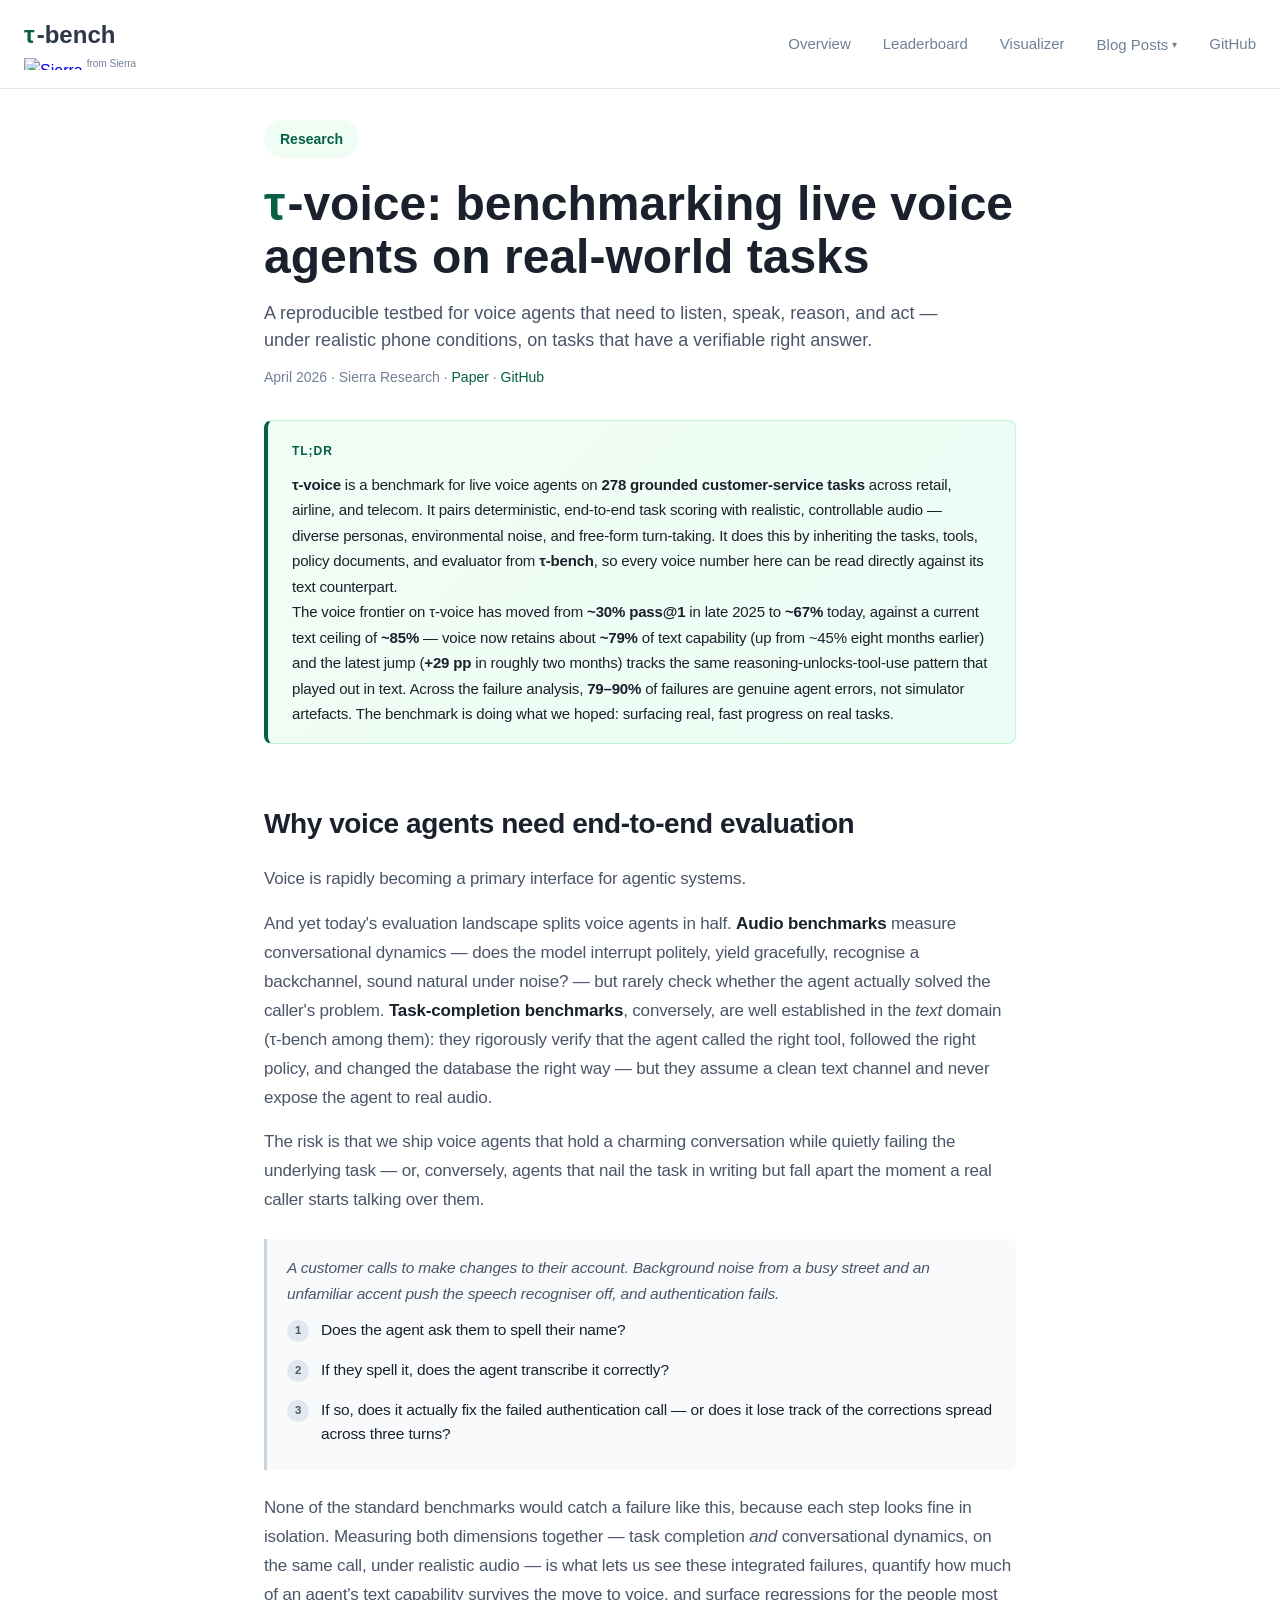
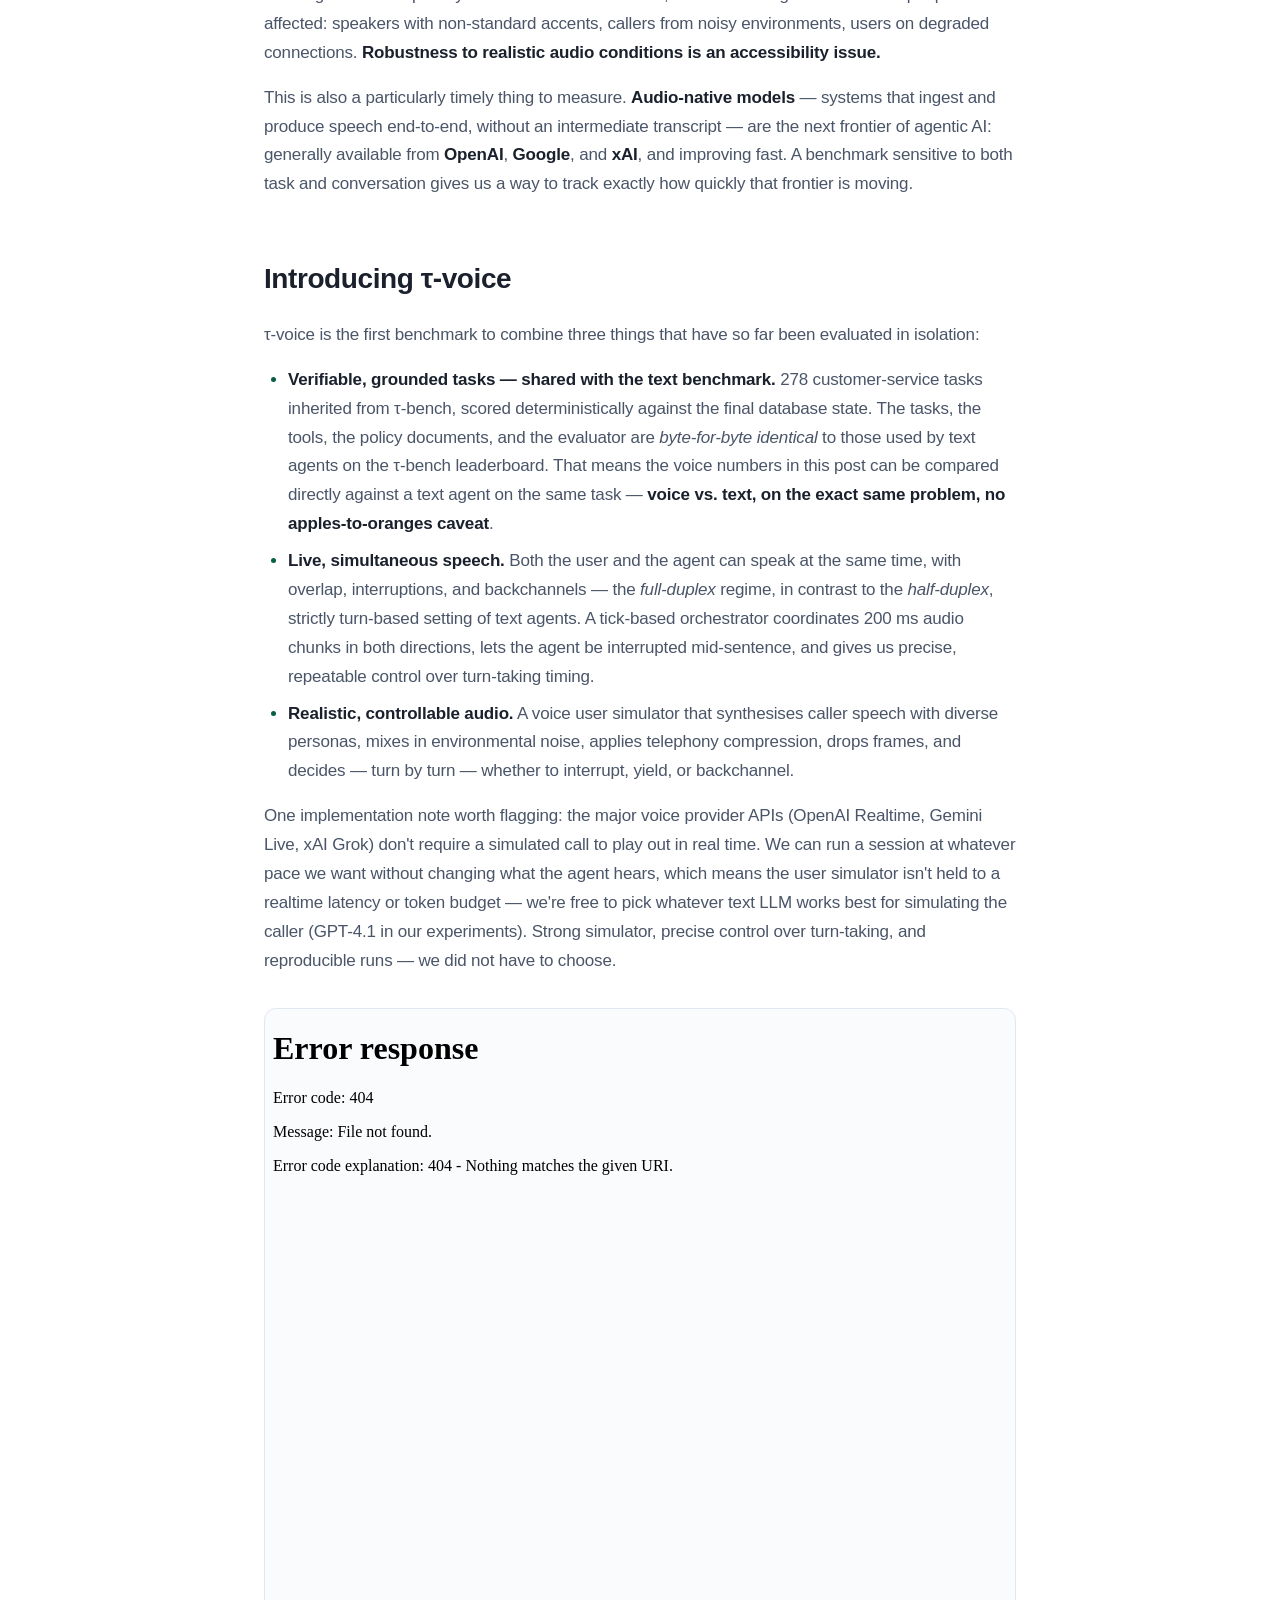
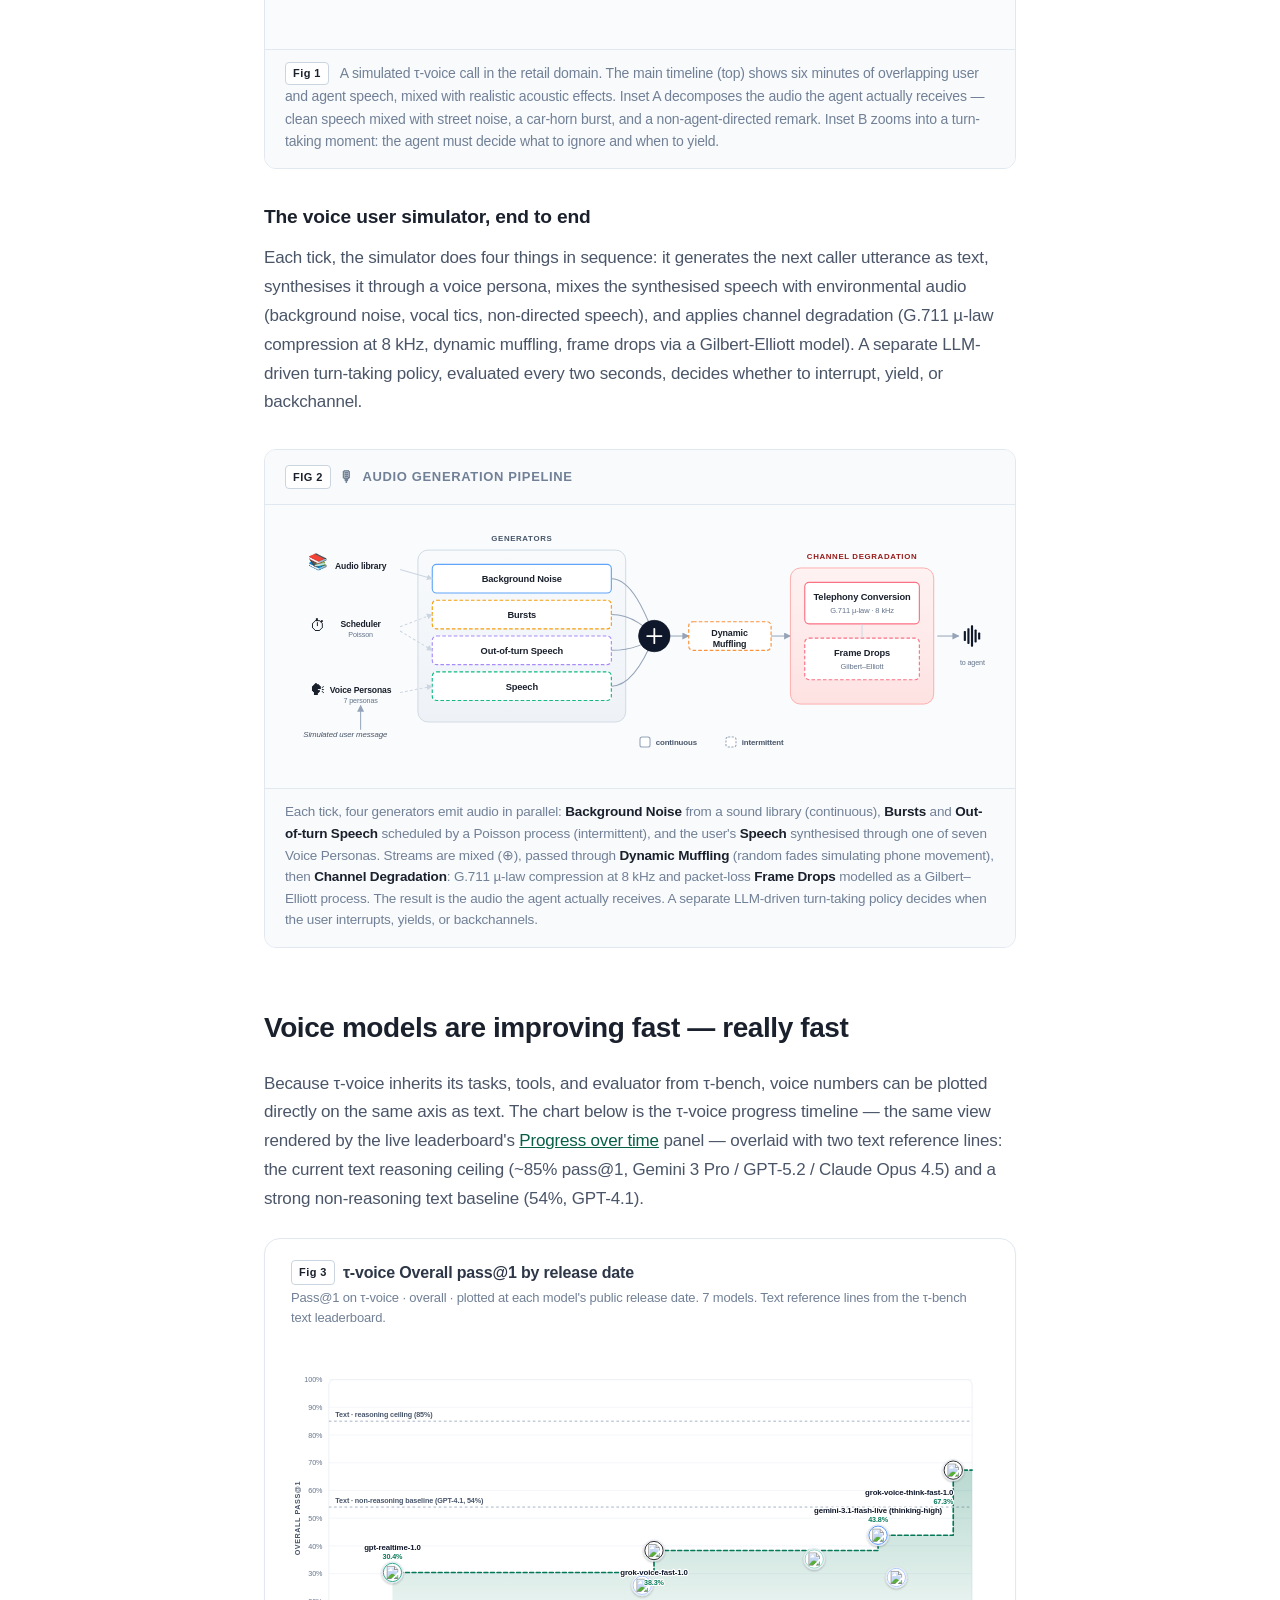
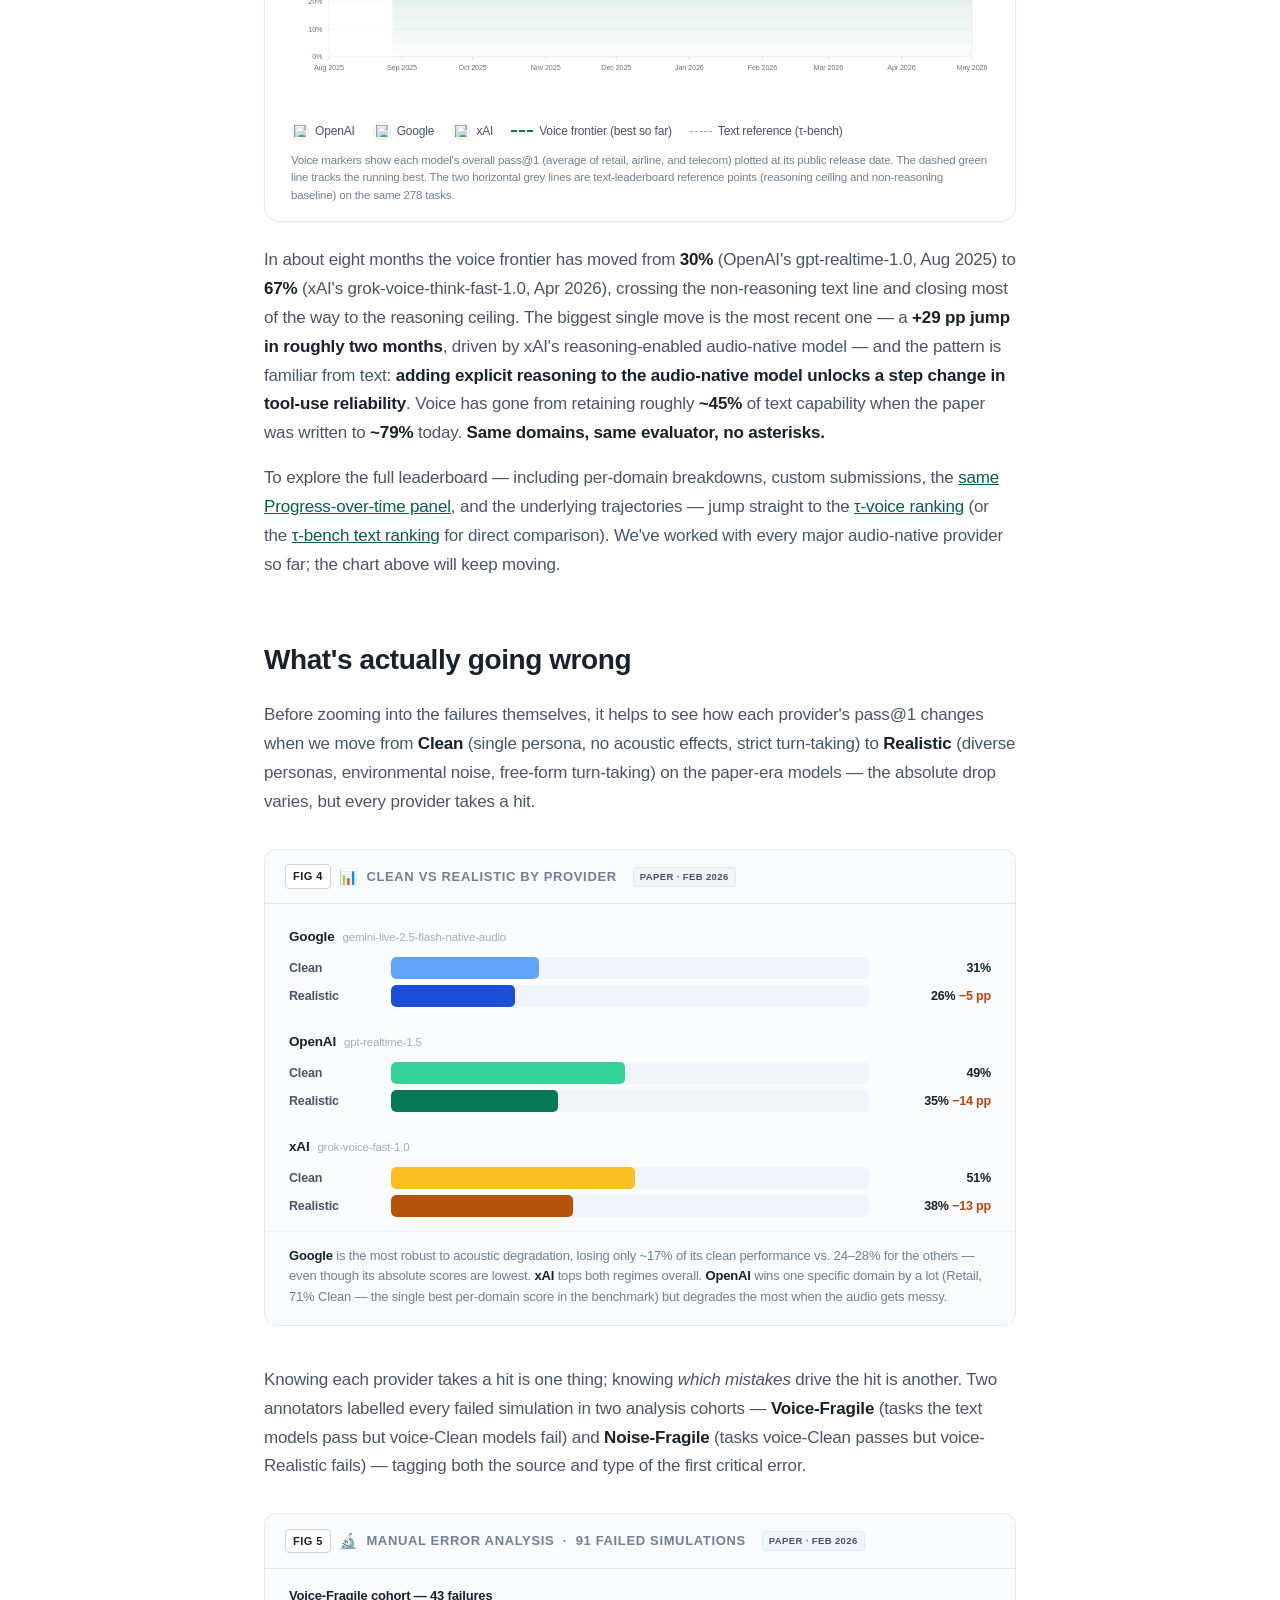
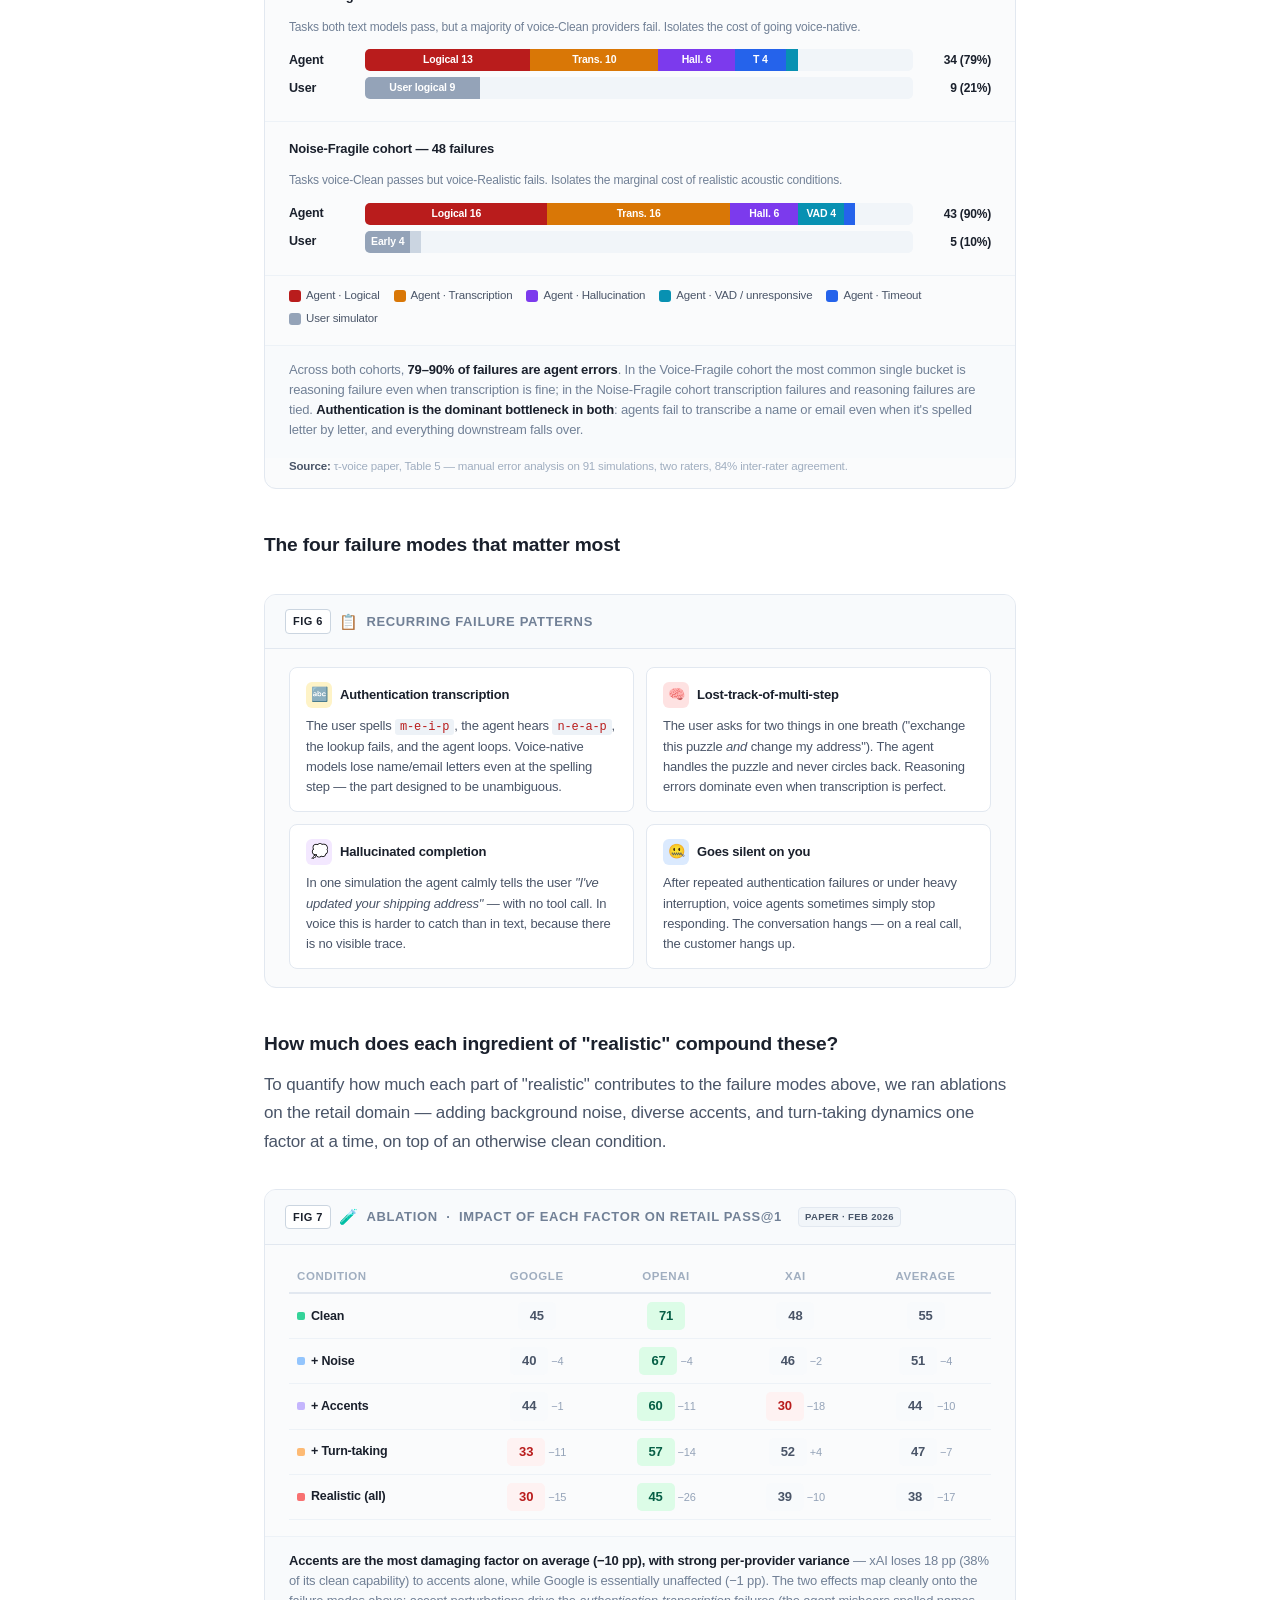
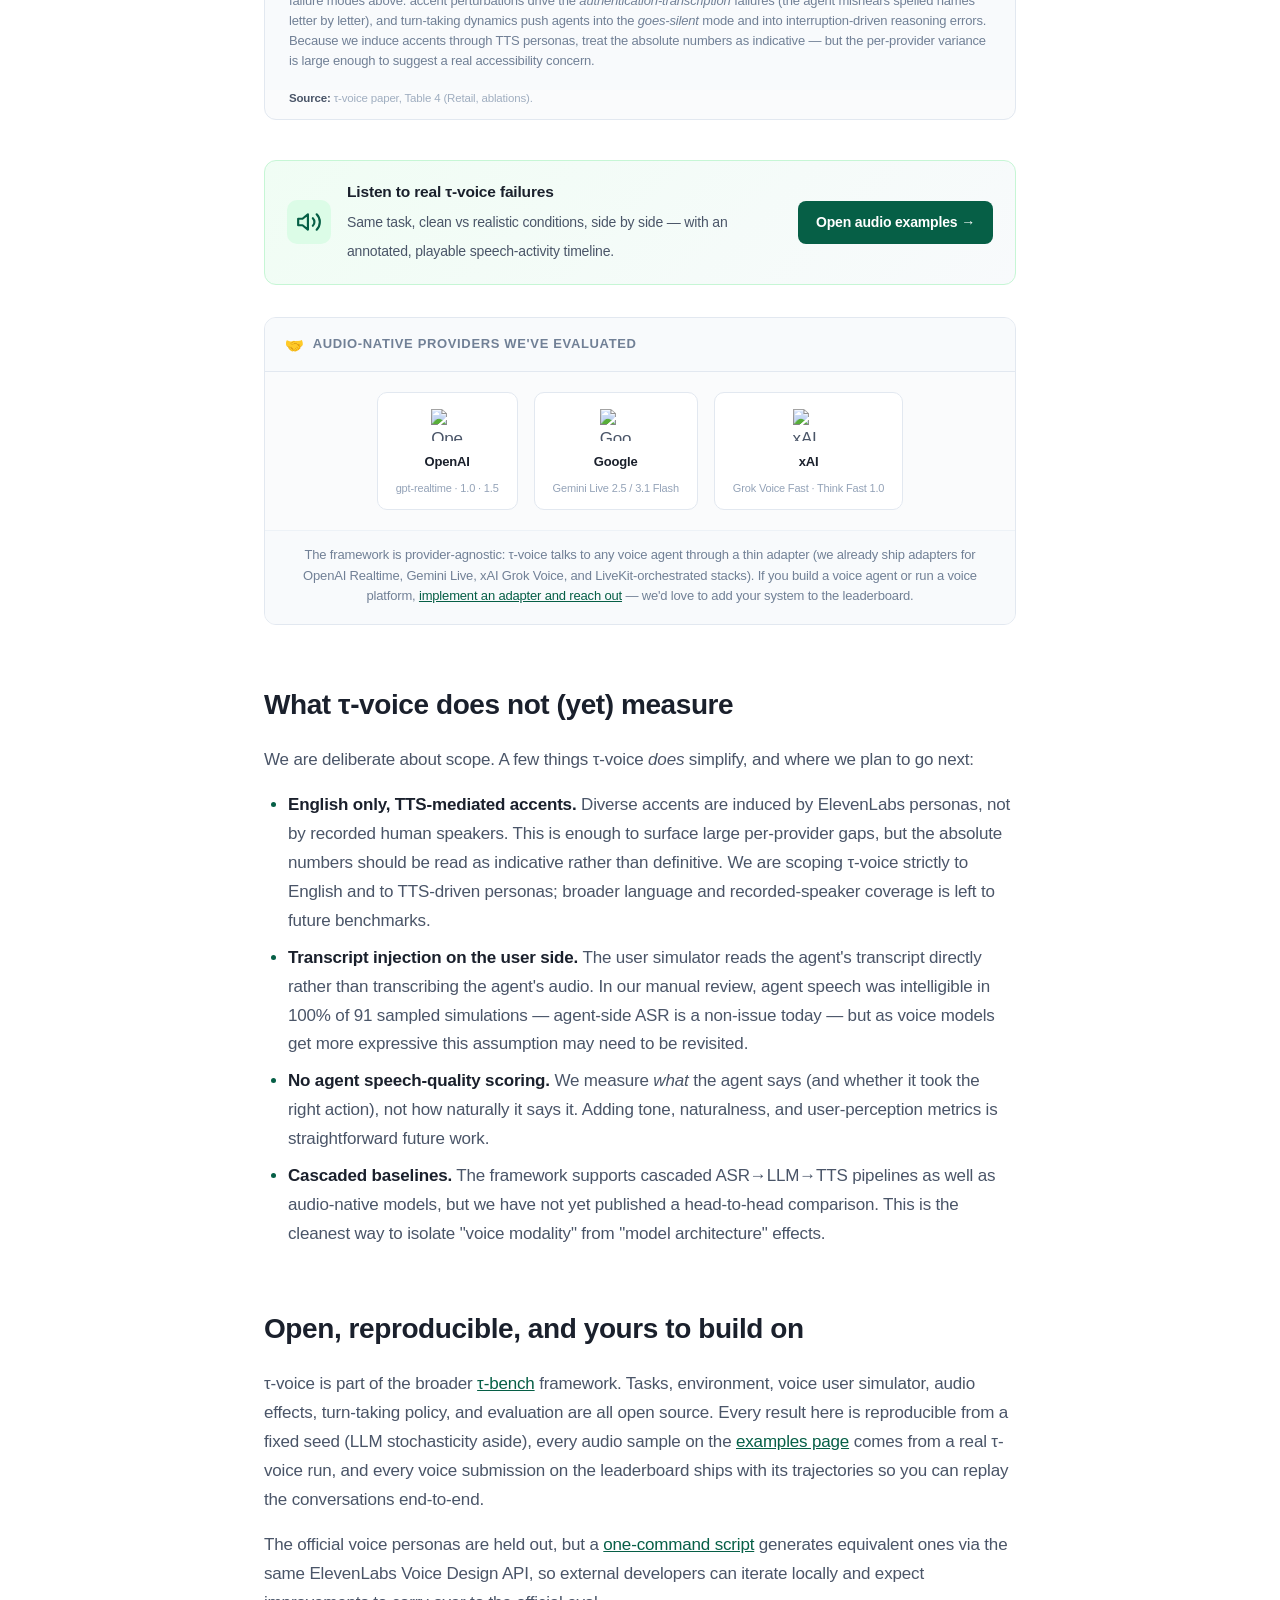
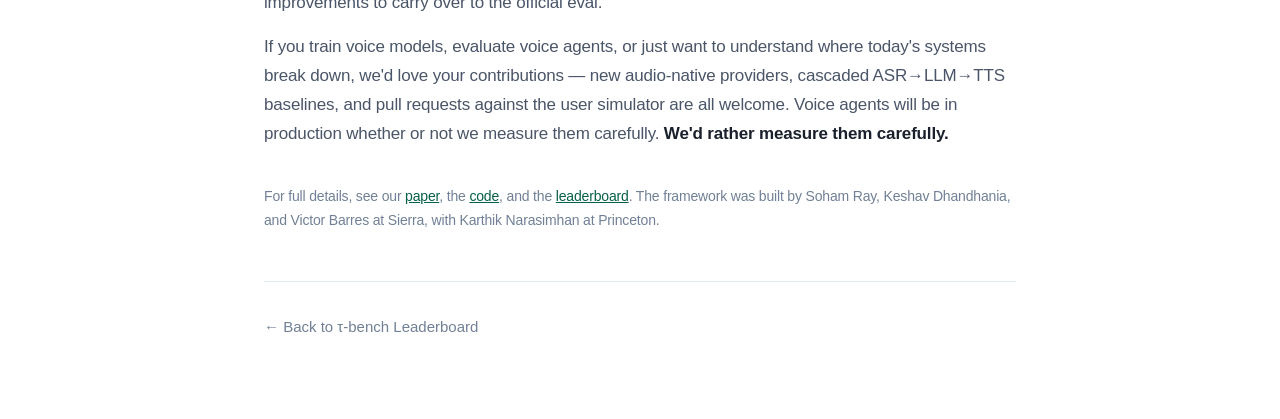
==== commit 6e4320ff: "blog(tau-voice): reframe TL;DR as continuous progression, drop paper-era snapshot The TL;DR previous" ====
--- a/web/leaderboard/public/blog/tau-voice-wip.html
+++ b/web/leaderboard/public/blog/tau-voice-wip.html
@@ -164,6 +164,12 @@
       text-transform: uppercase; letter-spacing: 0.05em;
     }
     .demo-label-icon { font-size: 15px; }
+    .fig-num {
+      display: inline-block; font-size: 11px; font-weight: 700;
+      letter-spacing: 0.04em; color: #1a202c;
+      background: #ffffff; border: 1px solid #cbd5e0; border-radius: 4px;
+      padding: 2px 7px; font-variant-numeric: tabular-nums;
+    }
     .demo-caption {
       font-size: 13.5px; color: #718096; line-height: 1.6;
       padding: 12px 20px 16px; border-top: 1px solid #e2e8f0; background: #f8fafc;
@@ -207,24 +213,13 @@
        Charts (custom HTML/CSS bars)
        ======================================================== */
 
-    /* Headline 4-bar chart */
-    .headline-chart {
-      display: grid; grid-template-columns: 1fr; gap: 14px;
-      padding: 22px 24px 8px;
-    }
-    .hc-bar-row {
-      display: grid; grid-template-columns: 180px 1fr 70px;
-      align-items: center; gap: 14px;
-    }
-    .hc-bar-label-main { font-size: 13.5px; font-weight: 600; color: #1a202c; line-height: 1.25; }
-    .hc-bar-label-sub { font-size: 11.5px; color: #a0aec0; margin-top: 1px; line-height: 1.2; }
+    /* Inline tag (used on demo-block labels: paper-era, WIP, etc.) */
     .hc-tag {
       display: inline-block; font-size: 9.5px; font-weight: 700; letter-spacing: 0.04em;
       text-transform: uppercase; padding: 1px 6px; border-radius: 4px; margin-left: 6px;
       vertical-align: 1px;
     }
     .hc-tag-paper { background: #f1f5f9; color: #475569; border: 1px solid #e2e8f0; }
-    .hc-tag-now { background: #dcfce7; color: #065f46; border: 1px solid #86efac; }
     .hc-tag-wip { background: #fef3c7; color: #92400e; border: 1px solid #fbbf24; }
 
     /* Work-in-progress note (yellow callout under a WIP-tagged demo block) */
@@ -238,30 +233,6 @@
       display: inline-block; font-size: 10px; font-weight: 700;
       letter-spacing: 0.06em; text-transform: uppercase;
       color: #92400e; margin-right: 6px;
-    }
-    .hc-bar-track {
-      position: relative; height: 28px; background: #f1f5f9; border-radius: 6px; overflow: hidden;
-    }
-    .hc-bar-fill {
-      position: absolute; left: 0; top: 0; bottom: 0;
-      border-radius: 6px; transition: width 0.4s ease;
-    }
-    .hc-bar-val {
-      font-size: 14px; font-weight: 700; color: #1a202c;
-      text-align: right; font-variant-numeric: tabular-nums;
-    }
-    .hc-bar-val .delta {
-      display: block; font-size: 11px; font-weight: 600; color: #c2410c; line-height: 1.1; margin-top: 1px;
-    }
-    .hc-bar-val .delta.pos { color: #047857; }
-    .hc-axis {
-      grid-column: 2 / 3; height: 18px; position: relative; margin-top: 4px;
-      font-size: 11px; color: #a0aec0; font-variant-numeric: tabular-nums;
-    }
-    .hc-axis-tick { position: absolute; top: 0; transform: translateX(-50%); }
-    .hc-axis-bar {
-      position: absolute; top: -1px; height: 4px; width: 1px; background: #cbd5e0;
-      transform: translateX(-50%);
     }
 
     .chart-note {
@@ -481,10 +452,6 @@
       .blog-container { padding: 100px 16px 60px; }
       .blog-title { font-size: 2rem; }
       .blog-content { font-size: 1rem; }
-
-      .hc-bar-row { grid-template-columns: 1fr; gap: 4px; }
-      .hc-bar-row .hc-bar-val { text-align: left; }
-      .hc-axis { grid-column: auto; }
 
       .pp-row { grid-template-columns: 70px 1fr 90px; }
       .fm-grid { grid-template-columns: 1fr; }
@@ -545,7 +512,7 @@
           <strong>τ-voice</strong> is a benchmark for live voice agents on <strong>278 grounded customer-service tasks</strong> across retail, airline, and telecom. It pairs deterministic, end-to-end task scoring with realistic, controllable audio &mdash; diverse personas, environmental noise, and free-form turn-taking. It does this by inheriting the tasks, tools, policy documents, and evaluator from <strong>τ-bench</strong>, so every voice number here can be read directly against its text counterpart.
         </p>
         <p>
-          When we wrote the paper (frozen Feb&nbsp;2026), the best audio-native agent reached only <strong>~38% realistic pass@1</strong> against an <strong>~85%</strong> text ceiling &mdash; voice retained just <strong>~45%</strong> of text capability, and <strong>79&ndash;90%</strong> of failures were genuine agent errors, not simulator artefacts. Two months later, <strong>xAI's grok-voice-think-fast-1.0</strong> lifts the voice frontier to <strong>67% average pass@1</strong>, closing most of the gap with non-reasoning text models. The benchmark is doing what we hoped: surfacing real, fast progress on real tasks.
+          The voice frontier on τ-voice has moved from <strong>~30% pass@1</strong> in late 2025 to <strong>~67%</strong> today, against a current text ceiling of <strong>~85%</strong> &mdash; voice now retains about <strong>~79%</strong> of text capability (up from ~45% eight months earlier) and the latest jump (<strong>+29&nbsp;pp</strong> in roughly two months) tracks the same reasoning-unlocks-tool-use pattern that played out in text. Across the failure analysis, <strong>79&ndash;90%</strong> of failures are genuine agent errors, not simulator artefacts. The benchmark is doing what we hoped: surfacing real, fast progress on real tasks.
         </p>
       </div>
 
@@ -588,7 +555,7 @@
       <div class="blog-figure-wrapper">
         <iframe src="/blog/tau-voice-figure.html" height="640" scrolling="no" title="τ-voice speech activity timeline"></iframe>
         <div class="blog-figure-caption">
-          <strong>Figure 1.</strong> A simulated τ-voice call in the retail domain. The main timeline (top) shows six minutes of overlapping user and agent speech, mixed with realistic acoustic effects. Inset A decomposes the audio the agent actually receives &mdash; clean speech mixed with street noise, a car-horn burst, and a non-agent-directed remark. Inset B zooms into a turn-taking moment: the agent must decide what to ignore and when to yield.
+          <span class="fig-num" style="margin-right:8px; vertical-align:1px;">Fig 1</span> A simulated τ-voice call in the retail domain. The main timeline (top) shows six minutes of overlapping user and agent speech, mixed with realistic acoustic effects. Inset A decomposes the audio the agent actually receives &mdash; clean speech mixed with street noise, a car-horn burst, and a non-agent-directed remark. Inset B zooms into a turn-taking moment: the agent must decide what to ignore and when to yield.
         </div>
       </div>
 
@@ -598,134 +565,187 @@
       <p>Each tick, the simulator does four things in sequence: it generates the next caller utterance as text, synthesises it through a voice persona, mixes the synthesised speech with environmental audio (background noise, vocal tics, non-directed speech), and applies channel degradation (G.711 µ-law compression at 8&nbsp;kHz, dynamic muffling, frame drops via a Gilbert-Elliott model). A separate LLM-driven turn-taking policy, evaluated every two seconds, decides whether to interrupt, yield, or backchannel.</p>
 
       <div class="demo-block" id="pipeline-figure">
-        <div class="demo-label"><span class="demo-label-icon">🎙</span> Voice User Simulator Pipeline <span class="hc-tag hc-tag-wip" style="margin-left:8px;">WIP</span></div>
-        <div class="wip-note"><span class="wip-note-label">Work in progress</span>This diagram is a sketch of the simulator stages, not a precise spec &mdash; e.g. the turn-taking policy lane, persona/channel ordering, and the exact set of audio effects need a pass for accuracy. Updated version coming.</div>
+        <div class="demo-label"><span class="fig-num">Fig 2</span><span class="demo-label-icon">🎙</span> Audio generation pipeline</div>
         <div class="pipeline-wrap">
-          <svg class="pipeline-svg" viewBox="0 0 760 200" xmlns="http://www.w3.org/2000/svg" role="img" aria-label="Pipeline diagram">
-            <!-- Boxes -->
-            <g font-family="-apple-system, sans-serif" font-size="12" fill="#1a202c" font-weight="600">
-
-              <!-- Stage 1 -->
-              <rect x="10" y="50" width="130" height="64" rx="10" fill="#ecfdf5" stroke="#34d399" stroke-width="1.5"/>
-              <text x="75" y="72" text-anchor="middle">Speech generation</text>
-              <text x="75" y="92" text-anchor="middle" font-size="10.5" font-weight="500" fill="#4a5568">User-sim LLM,</text>
-              <text x="75" y="105" text-anchor="middle" font-size="10.5" font-weight="500" fill="#4a5568">disfluencies, fillers</text>
-
-              <!-- Stage 2 -->
-              <rect x="170" y="50" width="130" height="64" rx="10" fill="#eff6ff" stroke="#60a5fa" stroke-width="1.5"/>
-              <text x="235" y="72" text-anchor="middle">TTS persona</text>
-              <text x="235" y="92" text-anchor="middle" font-size="10.5" font-weight="500" fill="#4a5568">7 personas,</text>
-              <text x="235" y="105" text-anchor="middle" font-size="10.5" font-weight="500" fill="#4a5568">diverse accents</text>
-
-              <!-- Stage 3 -->
-              <rect x="330" y="50" width="130" height="64" rx="10" fill="#faf5ff" stroke="#a78bfa" stroke-width="1.5"/>
-              <text x="395" y="72" text-anchor="middle">Audio environment</text>
-              <text x="395" y="92" text-anchor="middle" font-size="10.5" font-weight="500" fill="#4a5568">Noise, bursts,</text>
-              <text x="395" y="105" text-anchor="middle" font-size="10.5" font-weight="500" fill="#4a5568">non-directed speech</text>
-
-              <!-- Stage 4 -->
-              <rect x="490" y="50" width="130" height="64" rx="10" fill="#fff1f2" stroke="#fb7185" stroke-width="1.5"/>
-              <text x="555" y="72" text-anchor="middle">Channel</text>
-              <text x="555" y="92" text-anchor="middle" font-size="10.5" font-weight="500" fill="#4a5568">G.711, muffling,</text>
-              <text x="555" y="105" text-anchor="middle" font-size="10.5" font-weight="500" fill="#4a5568">frame drops</text>
-
-              <!-- Output -->
-              <rect x="650" y="50" width="100" height="64" rx="10" fill="#0f172a" stroke="#0f172a"/>
-              <text x="700" y="80" text-anchor="middle" fill="#ecfdf5">Agent</text>
-              <text x="700" y="98" text-anchor="middle" font-size="10.5" font-weight="500" fill="#a7f3d0">audio in</text>
-
-              <!-- Arrows -->
-              <g stroke="#94a3b8" stroke-width="1.4" fill="none" marker-end="url(#arr)">
-                <line x1="140" y1="82" x2="170" y2="82"/>
-                <line x1="300" y1="82" x2="330" y2="82"/>
-                <line x1="460" y1="82" x2="490" y2="82"/>
-                <line x1="620" y1="82" x2="650" y2="82"/>
-              </g>
-
-              <!-- Turn-taking policy lane -->
-              <rect x="10" y="150" width="610" height="36" rx="8" fill="#fffbeb" stroke="#fbbf24" stroke-width="1.2"/>
-              <text x="315" y="172" text-anchor="middle" font-size="11.5" font-weight="600" fill="#92400e">Turn-taking policy &mdash; interrupt? yield? backchannel? &nbsp;(LLM-driven, evaluated every 2 s)</text>
-
-              <!-- Side outputs to bot lane -->
-              <g stroke="#fbbf24" stroke-width="1" fill="none" stroke-dasharray="3 3">
-                <line x1="75" y1="114" x2="75" y2="150"/>
-                <line x1="395" y1="114" x2="395" y2="150"/>
-              </g>
-            </g>
+          <svg class="pipeline-svg" viewBox="0 0 980 340" xmlns="http://www.w3.org/2000/svg" role="img" aria-label="Audio generation pipeline">
             <defs>
-              <marker id="arr" viewBox="0 0 10 10" refX="9" refY="5" markerWidth="6" markerHeight="6" orient="auto-start-reverse">
+              <marker id="arr" viewBox="0 0 10 10" refX="9" refY="5" markerWidth="7" markerHeight="7" orient="auto">
                 <path d="M0,0 L10,5 L0,10 Z" fill="#94a3b8"/>
               </marker>
+              <marker id="arrLight" viewBox="0 0 10 10" refX="9" refY="5" markerWidth="6" markerHeight="6" orient="auto">
+                <path d="M0,0 L10,5 L0,10 Z" fill="#cbd5e1"/>
+              </marker>
+              <linearGradient id="genGrad" x1="0" y1="0" x2="0" y2="1">
+                <stop offset="0%" stop-color="#f8fafc"/>
+                <stop offset="100%" stop-color="#eef2f7"/>
+              </linearGradient>
+              <linearGradient id="chanGrad" x1="0" y1="0" x2="0" y2="1">
+                <stop offset="0%" stop-color="#fef2f2"/>
+                <stop offset="100%" stop-color="#fee2e2"/>
+              </linearGradient>
             </defs>
+
+            <g font-family="-apple-system, sans-serif" fill="#1a202c">
+
+              <!-- ===== Sources column (left) ===== -->
+              <g font-size="12">
+                <text x="40" y="58" text-anchor="middle" font-size="22">📚</text>
+                <text x="100" y="62" text-anchor="middle" font-weight="600">Audio library</text>
+
+                <text x="40" y="148" text-anchor="middle" font-size="22">⏱</text>
+                <text x="100" y="142" text-anchor="middle" font-weight="600">Scheduler</text>
+                <text x="100" y="156" text-anchor="middle" font-size="10" font-weight="500" fill="#64748b">Poisson</text>
+
+                <text x="40" y="238" text-anchor="middle" font-size="22">🗣</text>
+                <text x="100" y="234" text-anchor="middle" font-weight="600">Voice Personas</text>
+                <text x="100" y="248" text-anchor="middle" font-size="10" font-weight="500" fill="#64748b">7 personas</text>
+              </g>
+
+              <!-- Simulated user message label + arrow into Voice Personas -->
+              <g>
+                <text x="20" y="296" font-size="11" font-style="italic" fill="#475569">Simulated user message</text>
+                <path d="M 100 286 L 100 252" fill="none" stroke="#94a3b8" stroke-width="1.4" marker-end="url(#arr)"/>
+              </g>
+
+              <!-- ===== Generators container ===== -->
+              <rect x="180" y="35" width="290" height="240" rx="14" fill="url(#genGrad)" stroke="#cbd5e1" stroke-width="1.2"/>
+              <text x="325" y="22" text-anchor="middle" font-size="11" font-weight="700" letter-spacing="0.08em" fill="#475569">GENERATORS</text>
+
+              <!-- Background Noise (continuous → solid) -->
+              <rect x="200" y="55" width="250" height="40" rx="6" fill="#ffffff" stroke="#60a5fa" stroke-width="1.6"/>
+              <text x="325" y="80" text-anchor="middle" font-size="13" font-weight="600">Background Noise</text>
+
+              <!-- Bursts (intermittent → dashed) -->
+              <rect x="200" y="105" width="250" height="40" rx="6" fill="#ffffff" stroke="#f59e0b" stroke-width="1.6" stroke-dasharray="5 3"/>
+              <text x="325" y="130" text-anchor="middle" font-size="13" font-weight="600">Bursts</text>
+
+              <!-- Out-of-turn Speech (intermittent → dashed) -->
+              <rect x="200" y="155" width="250" height="40" rx="6" fill="#ffffff" stroke="#a78bfa" stroke-width="1.6" stroke-dasharray="5 3"/>
+              <text x="325" y="180" text-anchor="middle" font-size="13" font-weight="600">Out-of-turn Speech</text>
+
+              <!-- Speech (intermittent → dashed; main user voice) -->
+              <rect x="200" y="205" width="250" height="40" rx="6" fill="#ffffff" stroke="#10b981" stroke-width="1.6" stroke-dasharray="5 3"/>
+              <text x="325" y="230" text-anchor="middle" font-size="13" font-weight="600">Speech</text>
+
+              <!-- Source → Generator connectors -->
+              <g fill="none">
+                <!-- Audio library → Background Noise (solid, continuous source) -->
+                <line x1="155" y1="62" x2="200" y2="75" stroke="#cbd5e1" stroke-width="1.4" marker-end="url(#arrLight)"/>
+                <!-- Scheduler → Bursts (dashed) -->
+                <line x1="155" y1="142" x2="200" y2="125" stroke="#cbd5e1" stroke-width="1.4" stroke-dasharray="4 3" marker-end="url(#arrLight)"/>
+                <!-- Scheduler → Out-of-turn Speech (dashed) -->
+                <line x1="155" y1="148" x2="200" y2="175" stroke="#cbd5e1" stroke-width="1.4" stroke-dasharray="4 3" marker-end="url(#arrLight)"/>
+                <!-- Voice Personas → Speech (dashed; turn-driven) -->
+                <line x1="155" y1="234" x2="200" y2="225" stroke="#cbd5e1" stroke-width="1.4" stroke-dasharray="4 3" marker-end="url(#arrLight)"/>
+              </g>
+
+              <!-- ===== Mixer ⊕ =====
+                   Connector lines drawn FIRST and routed to the circle center;
+                   the filled circle is then painted on top, hiding the line ends
+                   inside the disk. The "+" is drawn as two crossing strokes so
+                   it's perfectly centered (font glyphs aren't reliable). -->
+              <g fill="none" stroke="#94a3b8" stroke-width="1.4">
+                <path d="M 450 75  C 480 75,  500 130, 510 155"/>
+                <path d="M 450 125 C 480 125, 500 145, 510 155"/>
+                <path d="M 450 175 C 480 175, 500 165, 510 155"/>
+                <path d="M 450 225 C 480 225, 500 180, 510 155"/>
+              </g>
+              <circle cx="510" cy="155" r="22" fill="#0f172a" stroke="#0f172a"/>
+              <line x1="500" y1="155" x2="520" y2="155" stroke="#ffffff" stroke-width="2.5" stroke-linecap="round"/>
+              <line x1="510" y1="145" x2="510" y2="165" stroke="#ffffff" stroke-width="2.5" stroke-linecap="round"/>
+
+              <!-- Mixer → Dynamic Muffling -->
+              <line x1="532" y1="155" x2="558" y2="155" stroke="#94a3b8" stroke-width="1.4" marker-end="url(#arr)"/>
+
+              <!-- Dynamic Muffling box (intermittent → dashed) -->
+              <rect x="558" y="135" width="115" height="40" rx="6" fill="#ffffff" stroke="#fb923c" stroke-width="1.6" stroke-dasharray="5 3"/>
+              <text x="615" y="155" text-anchor="middle" font-size="12.5" font-weight="600">Dynamic</text>
+              <text x="615" y="170" text-anchor="middle" font-size="12.5" font-weight="600">Muffling</text>
+
+              <!-- Dynamic Muffling → Channel Degradation -->
+              <line x1="673" y1="155" x2="700" y2="155" stroke="#94a3b8" stroke-width="1.4" marker-end="url(#arr)"/>
+
+              <!-- ===== Channel Degradation container ===== -->
+              <rect x="700" y="60" width="200" height="190" rx="14" fill="url(#chanGrad)" stroke="#fca5a5" stroke-width="1.2"/>
+              <text x="800" y="48" text-anchor="middle" font-size="11" font-weight="700" letter-spacing="0.08em" fill="#991b1b">CHANNEL DEGRADATION</text>
+
+              <!-- Telephony Conversion (continuous → solid) -->
+              <rect x="720" y="80" width="160" height="58" rx="6" fill="#ffffff" stroke="#fb7185" stroke-width="1.6"/>
+              <text x="800" y="105" text-anchor="middle" font-size="13" font-weight="600">Telephony Conversion</text>
+              <text x="800" y="123" text-anchor="middle" font-size="10.5" font-weight="500" fill="#64748b">G.711 µ-law · 8 kHz</text>
+
+              <!-- Frame Drops (intermittent → dashed) -->
+              <rect x="720" y="158" width="160" height="58" rx="6" fill="#ffffff" stroke="#fb7185" stroke-width="1.6" stroke-dasharray="5 3"/>
+              <text x="800" y="183" text-anchor="middle" font-size="13" font-weight="600">Frame Drops</text>
+              <text x="800" y="201" text-anchor="middle" font-size="10.5" font-weight="500" fill="#64748b">Gilbert–Elliott</text>
+
+              <!-- Internal flow inside Channel Degradation -->
+              <line x1="800" y1="138" x2="800" y2="158" stroke="#cbd5e1" stroke-width="1.2"/>
+
+              <!-- ===== Output ===== -->
+              <line x1="905" y1="155" x2="935" y2="155" stroke="#94a3b8" stroke-width="1.4" marker-end="url(#arr)"/>
+              <g transform="translate(942, 142)">
+                <rect x="0"  y="6"  width="3" height="14" rx="1" fill="#0f172a"/>
+                <rect x="5"  y="2"  width="3" height="22" rx="1" fill="#0f172a"/>
+                <rect x="10" y="-2" width="3" height="30" rx="1" fill="#0f172a"/>
+                <rect x="15" y="4"  width="3" height="18" rx="1" fill="#0f172a"/>
+                <rect x="20" y="8"  width="3" height="10" rx="1" fill="#0f172a"/>
+              </g>
+              <text x="954" y="195" text-anchor="middle" font-size="10" fill="#64748b">to agent</text>
+
+              <!-- ===== Legend (bottom) ===== -->
+              <g transform="translate(490, 305)" font-size="11" fill="#475569">
+                <rect x="0"   y="-9" width="14" height="14" rx="3" fill="#ffffff" stroke="#94a3b8" stroke-width="1.5"/>
+                <text x="22"  y="2" font-weight="600">continuous</text>
+                <rect x="120" y="-9" width="14" height="14" rx="3" fill="#ffffff" stroke="#94a3b8" stroke-width="1.5" stroke-dasharray="3 2"/>
+                <text x="142" y="2" font-weight="600">intermittent</text>
+              </g>
+
+            </g>
           </svg>
         </div>
         <div class="demo-caption">
-          The user simulator turns each generated reply into <em>realistic</em> caller audio: a persona-specific voice, mixed with the right background, run through a phone-grade channel. The turn-taking policy runs in parallel to decide when to interrupt or yield.
+          Each tick, four generators emit audio in parallel: <strong>Background Noise</strong> from a sound library (continuous), <strong>Bursts</strong> and <strong>Out-of-turn Speech</strong> scheduled by a Poisson process (intermittent), and the user's <strong>Speech</strong> synthesised through one of seven Voice Personas. Streams are mixed (⊕), passed through <strong>Dynamic Muffling</strong> (random fades simulating phone movement), then <strong>Channel Degradation</strong>: G.711 µ-law compression at 8&nbsp;kHz and packet-loss <strong>Frame Drops</strong> modelled as a Gilbert&ndash;Elliott process. The result is the audio the agent actually receives. A separate LLM-driven turn-taking policy decides when the user interrupts, yields, or backchannels.
         </div>
       </div>
 
-      <!-- ====== Headline finding ====== -->
-      <h2>The voice&ndash;text gap: large in the paper, shrinking fast on the leaderboard</h2>
-
-      <p>Because τ-voice and τ-bench share tasks, tools, and evaluator, the comparison is unusually clean: voice vs.&nbsp;text, on the same problem. Below, we plot four points on a single 0&ndash;100% pass@1 axis, all averaged across retail, airline, and telecom: the text reasoning ceiling, a strong non-reasoning text baseline, the best voice agent at the time of the paper (Feb&nbsp;2026), and the best voice agent on the leaderboard <em>this week</em>.</p>
-
-      <div class="demo-block" id="headline-chart">
-        <div class="demo-label"><span class="demo-label-icon">📈</span> Pass@1 across retail + airline + telecom &nbsp;·&nbsp; text vs voice, then vs now <span class="hc-tag hc-tag-wip" style="margin-left:8px;">WIP</span></div>
-        <div class="wip-note"><span class="wip-note-label">Work in progress</span>This 4-bar comparison mixes paper-era and current-leaderboard numbers in a way that's hard to read at a glance. Plan: merge it with the &ldquo;Voice models are improving fast&rdquo; section below into a single timeline that shows the text ceiling/baseline as horizontal reference lines and the voice frontier as a continuous progression &mdash; one chart, one story, no &ldquo;then vs. now&rdquo; ambiguity.</div>
-        <div class="headline-chart">
-          <div class="hc-bar-row">
-            <div>
-              <div class="hc-bar-label-main">Text · reasoning ceiling</div>
-              <div class="hc-bar-label-sub">Best text agent (Gemini 3 Pro / GPT-5.2 / Opus 4.5)</div>
-            </div>
-            <div class="hc-bar-track"><div class="hc-bar-fill" style="width: 85%; background: linear-gradient(90deg, #34d399, #059669);"></div></div>
-            <div class="hc-bar-val">85%</div>
-          </div>
-          <div class="hc-bar-row">
-            <div>
-              <div class="hc-bar-label-main">Text · non-reasoning baseline</div>
-              <div class="hc-bar-label-sub">GPT-4.1 (no reasoning)</div>
-            </div>
-            <div class="hc-bar-track"><div class="hc-bar-fill" style="width: 54%; background: linear-gradient(90deg, #6ee7b7, #34d399);"></div></div>
-            <div class="hc-bar-val">54%</div>
-          </div>
-          <div class="hc-bar-row">
-            <div>
-              <div class="hc-bar-label-main">Voice · paper-era best <span class="hc-tag hc-tag-paper">paper · Feb 2026</span></div>
-              <div class="hc-bar-label-sub">xAI grok-voice-fast-1.0, realistic conditions</div>
-            </div>
-            <div class="hc-bar-track"><div class="hc-bar-fill" style="width: 38%; background: linear-gradient(90deg, #fda4af, #f43f5e);"></div></div>
-            <div class="hc-bar-val">38%<span class="delta">−47 pp vs text ceiling</span></div>
-          </div>
-          <div class="hc-bar-row">
-            <div>
-              <div class="hc-bar-label-main">Voice · today's best <span class="hc-tag hc-tag-now">leaderboard · this week</span></div>
-              <div class="hc-bar-label-sub">xAI grok-voice-think-fast-1.0, realistic conditions</div>
-            </div>
-            <div class="hc-bar-track"><div class="hc-bar-fill" style="width: 67%; background: linear-gradient(90deg, #fdba74, #f97316);"></div></div>
-            <div class="hc-bar-val">67%<span class="delta">−18 pp vs text ceiling</span></div>
-          </div>
-          <div class="hc-axis">
-            <span class="hc-axis-bar" style="left: 0%"></span><span class="hc-axis-tick" style="left: 0%">0</span>
-            <span class="hc-axis-bar" style="left: 25%"></span><span class="hc-axis-tick" style="left: 25%">25</span>
-            <span class="hc-axis-bar" style="left: 50%"></span><span class="hc-axis-tick" style="left: 50%">50</span>
-            <span class="hc-axis-bar" style="left: 75%"></span><span class="hc-axis-tick" style="left: 75%">75</span>
-            <span class="hc-axis-bar" style="left: 100%"></span><span class="hc-axis-tick" style="left: 100%">100</span>
-          </div>
-        </div>
-        <div class="chart-note">
-          When the paper was written, the best voice agent retained only about <strong>45%</strong> of the text ceiling. Two months later it retains <strong>~79%</strong> &mdash; and overtakes the strongest non-reasoning text model on the same tasks. The reasoning gap is closing too: like text, the voice frontier moved when explicit reasoning was added (xAI's "Think Fast" model). <strong>Same domains, same evaluator, no asterisks.</strong>
-        </div>
-        <div class="source-line"><strong>Sources:</strong> τ-voice paper Table&nbsp;1 (paper-era voice); τ-bench leaderboard submissions for current text and voice numbers (retail&nbsp;114&nbsp;+ airline&nbsp;50&nbsp;+ telecom&nbsp;114&nbsp;= 278 tasks).</div>
+      <!-- ====== Progress over time ====== -->
+      <h2>Voice models are improving fast &mdash; really fast</h2>
+
+      <p>Because τ-voice inherits its tasks, tools, and evaluator from τ-bench, voice numbers can be plotted directly on the same axis as text. The chart below is the τ-voice progress timeline &mdash; the same view rendered by the live leaderboard's <a href="/#progress?benchmark=voice">Progress over time</a> panel &mdash; overlaid with two text reference lines: the current text reasoning ceiling (~85% pass@1, Gemini&nbsp;3&nbsp;Pro / GPT-5.2 / Claude Opus&nbsp;4.5) and a strong non-reasoning text baseline (54%, GPT-4.1).</p>
+
+      <div class="progress-card" id="progress-chart">
+        <div class="progress-card-head">
+          <div>
+            <div class="progress-card-title"><span class="fig-num" style="margin-right:8px; vertical-align:2px;">Fig 3</span>τ-voice Overall pass@1 by release date</div>
+            <div class="progress-card-sub">Pass@1 on τ-voice · overall · plotted at each model's public release date. 7 models. Text reference lines from the τ-bench text leaderboard.</div>
+          </div>
+        </div>
+        <div class="progress-svg-wrap">
+          <svg class="progress-svg" id="progressSvg" viewBox="0 0 1080 560"
+               xmlns="http://www.w3.org/2000/svg" role="img"
+               aria-label="τ-voice progress over time"></svg>
+        </div>
+        <div class="progress-legend" id="progressLegend"></div>
+        <div class="progress-footnote">
+          Voice markers show each model's overall pass@1 (average of retail, airline, and telecom)
+          plotted at its public release date. The dashed green line tracks the running best.
+          The two horizontal grey lines are text-leaderboard reference points
+          (reasoning ceiling and non-reasoning baseline) on the same 278 tasks.
+        </div>
       </div>
 
-      <p>Two things are worth pausing on. First, voice agents have already overtaken non-reasoning text models on the same tasks: end-to-end audio is no longer paying a penalty for being audio. Second, the speed of progress between the paper freeze and today (~30&nbsp;pp on the voice frontier in 2&nbsp;months) is the single best argument for keeping a live, reproducible benchmark like this open. The static numbers in the paper are already out of date; the rest of this post will be careful to flag what's "paper-era" and what's "today".</p>
-
-      <p>The paper-era findings below are still useful: they tell us <em>why</em> voice is hard, and where each provider's weak spots are. We'll flag where today's leaderboard already supersedes them.</p>
-
-      <!-- ====== Per-provider Clean vs Realistic ====== -->
+      <p>In about eight months the voice frontier has moved from <strong>30%</strong> (OpenAI's gpt-realtime-1.0, Aug&nbsp;2025) to <strong>67%</strong> (xAI's grok-voice-think-fast-1.0, Apr&nbsp;2026), crossing the non-reasoning text line and closing most of the way to the reasoning ceiling. The biggest single move is the most recent one &mdash; a <strong>+29&nbsp;pp jump in roughly two months</strong>, driven by xAI's reasoning-enabled audio-native model &mdash; and the pattern is familiar from text: <strong>adding explicit reasoning to the audio-native model unlocks a step change in tool-use reliability</strong>. Voice has gone from retaining roughly <strong>~45%</strong> of text capability when the paper was written to <strong>~79%</strong> today. <strong>Same domains, same evaluator, no asterisks.</strong></p>
+
+      <p>To explore the full leaderboard &mdash; including per-domain breakdowns, custom submissions, the <a href="/#progress?benchmark=voice">same Progress-over-time panel</a>, and the underlying trajectories &mdash; jump straight to the <a href="/#leaderboard?benchmark=voice">τ-voice ranking</a> (or the <a href="/#leaderboard?benchmark=text">τ-bench text ranking</a> for direct comparison). We've worked with every major audio-native provider so far; the chart above will keep moving.</p>
+
+      <!-- ====== Failure analysis ====== -->
+      <h2>What's actually going wrong</h2>
+
+      <p>Before zooming into the failures themselves, it helps to see how each provider's pass@1 changes when we move from <strong>Clean</strong> (single persona, no acoustic effects, strict turn-taking) to <strong>Realistic</strong> (diverse personas, environmental noise, free-form turn-taking) on the paper-era models &mdash; the absolute drop varies, but every provider takes a hit.</p>
+
       <div class="demo-block" id="provider-chart">
-        <div class="demo-label"><span class="demo-label-icon">📊</span> Clean vs Realistic by provider <span class="hc-tag hc-tag-paper" style="margin-left:8px;">paper · Feb 2026</span></div>
+        <div class="demo-label"><span class="fig-num">Fig 4</span><span class="demo-label-icon">📊</span> Clean vs Realistic by provider <span class="hc-tag hc-tag-paper" style="margin-left:8px;">paper · Feb 2026</span></div>
         <div class="pp-grouped">
 
           <div class="pp-group">
@@ -781,17 +801,14 @@
 
         </div>
         <div class="chart-note">
-          <strong>Google</strong> is the most robust to acoustic degradation, losing only ~17% of its clean performance vs.&nbsp;24&ndash;28% for the others &mdash; even though its absolute scores are lowest. <strong>xAI</strong> tops both regimes overall. <strong>OpenAI</strong> wins one specific domain by a lot (Retail, 71% Clean &mdash; the single best per-domain score in the benchmark) but degrades the most when the audio gets messy. <em>The newer xAI <strong>grok-voice-think-fast-1.0</strong> (Apr&nbsp;2026, on the leaderboard) reaches <strong>67% realistic</strong> &mdash; a step change above all paper-era models &mdash; we discuss it below.</em>
+          <strong>Google</strong> is the most robust to acoustic degradation, losing only ~17% of its clean performance vs.&nbsp;24&ndash;28% for the others &mdash; even though its absolute scores are lowest. <strong>xAI</strong> tops both regimes overall. <strong>OpenAI</strong> wins one specific domain by a lot (Retail, 71% Clean &mdash; the single best per-domain score in the benchmark) but degrades the most when the audio gets messy.
         </div>
       </div>
 
-      <!-- ====== Failure analysis ====== -->
-      <h2>What's actually going wrong</h2>
-
-      <p>It would be tempting to attribute the voice&ndash;text gap to "the user simulator is too aggressive" or "the audio effects are unrealistic." We expected some of that ourselves, so we did the work to rule it out. Two annotators labelled every failed simulation in two analysis cohorts &mdash; <strong>Voice-Fragile</strong> (tasks the text models pass but voice-Clean models fail) and <strong>Noise-Fragile</strong> (tasks voice-Clean passes but voice-Realistic fails) &mdash; tagging both the source and type of the first critical error.</p>
+      <p>Knowing each provider takes a hit is one thing; knowing <em>which mistakes</em> drive the hit is another. Two annotators labelled every failed simulation in two analysis cohorts &mdash; <strong>Voice-Fragile</strong> (tasks the text models pass but voice-Clean models fail) and <strong>Noise-Fragile</strong> (tasks voice-Clean passes but voice-Realistic fails) &mdash; tagging both the source and type of the first critical error.</p>
 
       <div class="demo-block" id="error-analysis">
-        <div class="demo-label"><span class="demo-label-icon">🔬</span> Manual error analysis &nbsp;·&nbsp; 91 failed simulations <span class="hc-tag hc-tag-paper" style="margin-left:8px;">paper · Feb 2026</span></div>
+        <div class="demo-label"><span class="fig-num">Fig 5</span><span class="demo-label-icon">🔬</span> Manual error analysis &nbsp;·&nbsp; 91 failed simulations <span class="hc-tag hc-tag-paper" style="margin-left:8px;">paper · Feb 2026</span></div>
         <div class="ea-cohort">
           <div class="ea-cohort-title">Voice-Fragile cohort &mdash; 43 failures</div>
           <div class="ea-cohort-sub">Tasks both text models pass, but a majority of voice-Clean providers fail. Isolates the cost of going voice-native.</div>
@@ -860,7 +877,7 @@
       <h3>The four failure modes that matter most</h3>
 
       <div class="demo-block" id="failure-modes">
-        <div class="demo-label"><span class="demo-label-icon">📋</span> Recurring failure patterns</div>
+        <div class="demo-label"><span class="fig-num">Fig 6</span><span class="demo-label-icon">📋</span> Recurring failure patterns</div>
         <div class="fm-grid">
           <div class="fm-card">
             <div class="fm-card-head">
@@ -906,7 +923,7 @@
       <p>To quantify how much each part of "realistic" contributes to the failure modes above, we ran ablations on the retail domain &mdash; adding background noise, diverse accents, and turn-taking dynamics one factor at a time, on top of an otherwise clean condition.</p>
 
       <div class="demo-block" id="ablation-chart">
-        <div class="demo-label"><span class="demo-label-icon">🧪</span> Ablation &nbsp;·&nbsp; impact of each factor on Retail pass@1 <span class="hc-tag hc-tag-paper" style="margin-left:8px;">paper · Feb 2026</span></div>
+        <div class="demo-label"><span class="fig-num">Fig 7</span><span class="demo-label-icon">🧪</span> Ablation &nbsp;·&nbsp; impact of each factor on Retail pass@1 <span class="hc-tag hc-tag-paper" style="margin-left:8px;">paper · Feb 2026</span></div>
         <div class="ab-table-wrap">
           <table class="ab-table">
             <thead>
@@ -979,36 +996,6 @@
         <a href="/blog/tau-voice-examples.html" class="explore-cta-btn">Open audio examples &rarr;</a>
       </div>
 
-      <!-- ====== Progress over time ====== -->
-      <h2>Voice models are improving fast &mdash; really fast</h2>
-
-      <p>The charts above come from our paper, which froze its evaluation in February 2026. Voice models have not stood still since. The leaderboard has accumulated seven audio-native submissions across all three providers we evaluated, and the frontier has shifted dramatically &mdash; especially this week. The view below is the same one that the live leaderboard's <a href="/#progress?benchmark=voice">Progress over time</a> panel renders, restricted to voice submissions.</p>
-
-      <div class="progress-card" id="progress-chart">
-        <div class="progress-card-head">
-          <div>
-            <div class="progress-card-title">τ-voice Overall pass@1 by release date</div>
-            <div class="progress-card-sub">Pass@1 on τ-voice · overall · plotted at each model's public release date. 7 models.</div>
-          </div>
-        </div>
-        <div class="progress-svg-wrap">
-          <svg class="progress-svg" id="progressSvg" viewBox="0 0 1080 560"
-               xmlns="http://www.w3.org/2000/svg" role="img"
-               aria-label="τ-voice progress over time"></svg>
-        </div>
-        <div class="progress-legend" id="progressLegend"></div>
-        <div class="progress-footnote">
-          Markers show each model's overall pass@1 plotted at its public release date.
-          Hover any marker for details. The dashed line tracks the running best.
-          Submissions without a published <code>model_release.release_date</code> fall back
-          to the evaluation date.
-        </div>
-      </div>
-
-      <p>In about eight months the voice frontier on τ-voice has moved from <strong>30%</strong> (OpenAI's gpt-realtime-1.0, Aug&nbsp;2025) to <strong>67%</strong> (xAI's grok-voice-think-fast-1.0, Apr&nbsp;2026). The single biggest move is the most recent one: a <strong>+29&nbsp;pp jump in roughly two months</strong>, driven by xAI's reasoning-enabled audio-native model. We're starting to see for voice the same pattern that played out in text: <strong>adding explicit reasoning to the audio-native model unlocks a step change in tool-use reliability</strong>.</p>
-
-      <p>To explore the full leaderboard &mdash; including per-domain breakdowns, custom submissions, the <a href="/#progress?benchmark=voice">same Progress-over-time panel</a>, and the underlying trajectories &mdash; jump straight to the <a href="/#leaderboard?benchmark=voice">τ-voice ranking</a> (or the <a href="/#leaderboard?benchmark=text">τ-bench text ranking</a> for direct comparison). We've worked with every major audio-native provider so far; the chart above will keep moving.</p>
-
       <!-- ====== Providers strip ====== -->
       <div class="demo-block" id="providers">
         <div class="demo-label"><span class="demo-label-icon">🤝</span> Audio-native providers we've evaluated</div>
@@ -1217,6 +1204,19 @@
       parts.push(`<text x="${xx}" y="${plotY1 + 20}" text-anchor="middle" font-size="11" fill="#64748b">${fmtMonth(m)}</text>`);
     });
 
+    // Text reference lines (from τ-bench text leaderboard, same 278 tasks).
+    // Labels are anchored at the LEFT edge of the plot so they don't collide
+    // with the most-recent voice-frontier labels on the right side of the chart.
+    const textRefs = [
+      { v: 85, label: 'Text · reasoning ceiling (85%)' },
+      { v: 54, label: 'Text · non-reasoning baseline (GPT-4.1, 54%)' },
+    ];
+    textRefs.forEach(ref => {
+      const y = yOf(ref.v);
+      parts.push(`<line x1="${plotX0}" y1="${y.toFixed(1)}" x2="${plotX1}" y2="${y.toFixed(1)}" stroke="#94a3b8" stroke-width="1.25" stroke-dasharray="4,4"/>`);
+      parts.push(`<text x="${(plotX0 + 10).toFixed(1)}" y="${(y - 6).toFixed(1)}" text-anchor="start" font-size="11" font-weight="600" fill="#475569" stroke="#ffffff" stroke-width="3.5" stroke-linejoin="round" paint-order="stroke">${ref.label}</text>`);
+    });
+
     // Frontier
     if (areaPath) parts.push(`<path d="${areaPath}" fill="url(#frontierFill)"/>`);
     if (frontierPath) parts.push(`<path d="${frontierPath}" fill="none" stroke="#047857" stroke-width="2.5" stroke-linejoin="round" stroke-linecap="round" stroke-dasharray="6,4"/>`);
@@ -1257,7 +1257,9 @@
         ? `<img src="${logo}" alt="${org}"/>`
         : `<span style="color:${ORG_TINT[org] || '#1f2937'}">${org[0]}</span>`;
       return `<span class="progress-legend-item"><span class="progress-legend-logo">${inner}</span>${org}</span>`;
-    }).join('') + `<span class="progress-legend-item"><span class="progress-legend-line"></span>Frontier (best so far)</span>`;
+    }).join('')
+      + `<span class="progress-legend-item"><span class="progress-legend-line"></span>Voice frontier (best so far)</span>`
+      + `<span class="progress-legend-item"><span class="progress-legend-line" style="border-top-color:#94a3b8; border-top-width:1.5px; border-top-style:dashed;"></span>Text reference (τ-bench)</span>`;
     document.getElementById('progressLegend').innerHTML = legendHTML;
   })();
   </script>
